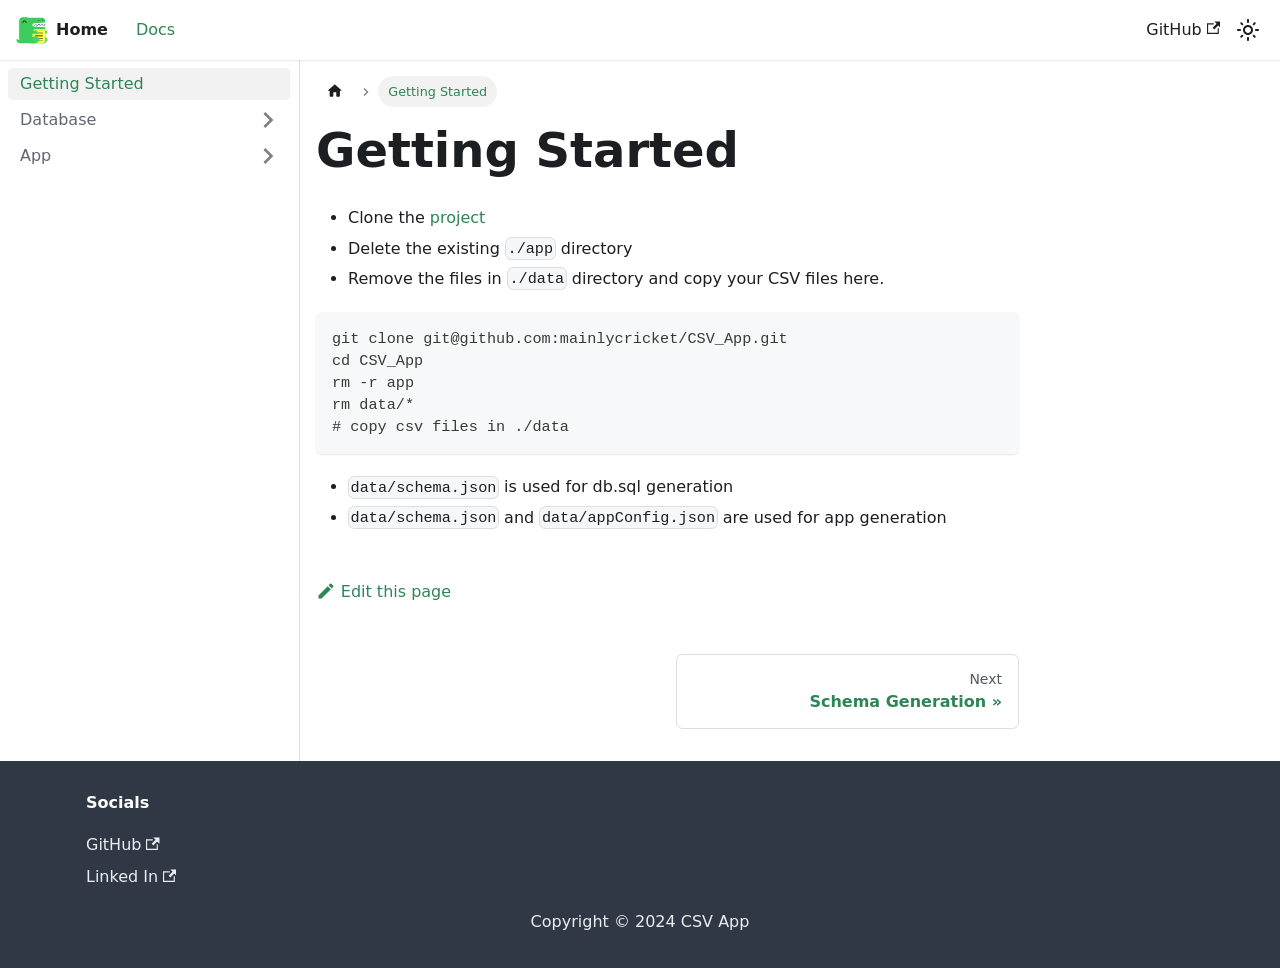
==== docs/getting-started/index.html @ 04c25fef "Deploy website - based on f52c2c1673bb91630f341634940a998a6290db3c" ====
<!doctype html>
<html lang="en" dir="ltr" class="docs-wrapper plugin-docs plugin-id-default docs-version-current docs-doc-page docs-doc-id-getting-started" data-has-hydrated="false">
<head>
<meta charset="UTF-8">
<meta name="generator" content="Docusaurus v3.5.2">
<title data-rh="true">Getting Started | CSV App</title><meta data-rh="true" name="viewport" content="width=device-width,initial-scale=1"><meta data-rh="true" name="twitter:card" content="summary_large_image"><meta data-rh="true" property="og:image" content="https://your-docusaurus-site.example.com/img/docusaurus-social-card.jpg"><meta data-rh="true" name="twitter:image" content="https://your-docusaurus-site.example.com/img/docusaurus-social-card.jpg"><meta data-rh="true" property="og:url" content="https://your-docusaurus-site.example.com/docs/getting-started"><meta data-rh="true" property="og:locale" content="en"><meta data-rh="true" name="docusaurus_locale" content="en"><meta data-rh="true" name="docsearch:language" content="en"><meta data-rh="true" name="docusaurus_version" content="current"><meta data-rh="true" name="docusaurus_tag" content="docs-default-current"><meta data-rh="true" name="docsearch:version" content="current"><meta data-rh="true" name="docsearch:docusaurus_tag" content="docs-default-current"><meta data-rh="true" property="og:title" content="Getting Started | CSV App"><meta data-rh="true" name="description" content="- Clone the project"><meta data-rh="true" property="og:description" content="- Clone the project"><link data-rh="true" rel="icon" href="/img/favicon.ico"><link data-rh="true" rel="canonical" href="https://your-docusaurus-site.example.com/docs/getting-started"><link data-rh="true" rel="alternate" href="https://your-docusaurus-site.example.com/docs/getting-started" hreflang="en"><link data-rh="true" rel="alternate" href="https://your-docusaurus-site.example.com/docs/getting-started" hreflang="x-default"><link rel="stylesheet" href="/assets/css/styles.91f3ca91.css">
<script src="/assets/js/runtime~main.263c601c.js" defer="defer"></script>
<script src="/assets/js/main.055524fd.js" defer="defer"></script>
</head>
<body class="navigation-with-keyboard">
<script>!function(){function t(t){document.documentElement.setAttribute("data-theme",t)}var e=function(){try{return new URLSearchParams(window.location.search).get("docusaurus-theme")}catch(t){}}()||function(){try{return window.localStorage.getItem("theme")}catch(t){}}();t(null!==e?e:"light")}(),function(){try{const n=new URLSearchParams(window.location.search).entries();for(var[t,e]of n)if(t.startsWith("docusaurus-data-")){var a=t.replace("docusaurus-data-","data-");document.documentElement.setAttribute(a,e)}}catch(t){}}()</script><div id="__docusaurus"><div role="region" aria-label="Skip to main content"><a class="skipToContent_fXgn" href="#__docusaurus_skipToContent_fallback">Skip to main content</a></div><nav aria-label="Main" class="navbar navbar--fixed-top"><div class="navbar__inner"><div class="navbar__items"><button aria-label="Toggle navigation bar" aria-expanded="false" class="navbar__toggle clean-btn" type="button"><svg width="30" height="30" viewBox="0 0 30 30" aria-hidden="true"><path stroke="currentColor" stroke-linecap="round" stroke-miterlimit="10" stroke-width="2" d="M4 7h22M4 15h22M4 23h22"></path></svg></button><a class="navbar__brand" href="/"><div class="navbar__logo"><img src="/img/logo.svg" alt="Logo" class="themedComponent_mlkZ themedComponent--light_NVdE"><img src="/img/logo.svg" alt="Logo" class="themedComponent_mlkZ themedComponent--dark_xIcU"></div><b class="navbar__title text--truncate">Home</b></a><a aria-current="page" class="navbar__item navbar__link navbar__link--active" href="/docs/getting-started">Docs</a></div><div class="navbar__items navbar__items--right"><a href="https://github.com/mainlycricket/CSV_App" target="_blank" rel="noopener noreferrer" class="navbar__item navbar__link">GitHub<svg width="13.5" height="13.5" aria-hidden="true" viewBox="0 0 24 24" class="iconExternalLink_nPIU"><path fill="currentColor" d="M21 13v10h-21v-19h12v2h-10v15h17v-8h2zm3-12h-10.988l4.035 4-6.977 7.07 2.828 2.828 6.977-7.07 4.125 4.172v-11z"></path></svg></a><div class="toggle_vylO colorModeToggle_DEke"><button class="clean-btn toggleButton_gllP toggleButtonDisabled_aARS" type="button" disabled="" title="Switch between dark and light mode (currently light mode)" aria-label="Switch between dark and light mode (currently light mode)" aria-live="polite"><svg viewBox="0 0 24 24" width="24" height="24" class="lightToggleIcon_pyhR"><path fill="currentColor" d="M12,9c1.65,0,3,1.35,3,3s-1.35,3-3,3s-3-1.35-3-3S10.35,9,12,9 M12,7c-2.76,0-5,2.24-5,5s2.24,5,5,5s5-2.24,5-5 S14.76,7,12,7L12,7z M2,13l2,0c0.55,0,1-0.45,1-1s-0.45-1-1-1l-2,0c-0.55,0-1,0.45-1,1S1.45,13,2,13z M20,13l2,0c0.55,0,1-0.45,1-1 s-0.45-1-1-1l-2,0c-0.55,0-1,0.45-1,1S19.45,13,20,13z M11,2v2c0,0.55,0.45,1,1,1s1-0.45,1-1V2c0-0.55-0.45-1-1-1S11,1.45,11,2z M11,20v2c0,0.55,0.45,1,1,1s1-0.45,1-1v-2c0-0.55-0.45-1-1-1C11.45,19,11,19.45,11,20z M5.99,4.58c-0.39-0.39-1.03-0.39-1.41,0 c-0.39,0.39-0.39,1.03,0,1.41l1.06,1.06c0.39,0.39,1.03,0.39,1.41,0s0.39-1.03,0-1.41L5.99,4.58z M18.36,16.95 c-0.39-0.39-1.03-0.39-1.41,0c-0.39,0.39-0.39,1.03,0,1.41l1.06,1.06c0.39,0.39,1.03,0.39,1.41,0c0.39-0.39,0.39-1.03,0-1.41 L18.36,16.95z M19.42,5.99c0.39-0.39,0.39-1.03,0-1.41c-0.39-0.39-1.03-0.39-1.41,0l-1.06,1.06c-0.39,0.39-0.39,1.03,0,1.41 s1.03,0.39,1.41,0L19.42,5.99z M7.05,18.36c0.39-0.39,0.39-1.03,0-1.41c-0.39-0.39-1.03-0.39-1.41,0l-1.06,1.06 c-0.39,0.39-0.39,1.03,0,1.41s1.03,0.39,1.41,0L7.05,18.36z"></path></svg><svg viewBox="0 0 24 24" width="24" height="24" class="darkToggleIcon_wfgR"><path fill="currentColor" d="M9.37,5.51C9.19,6.15,9.1,6.82,9.1,7.5c0,4.08,3.32,7.4,7.4,7.4c0.68,0,1.35-0.09,1.99-0.27C17.45,17.19,14.93,19,12,19 c-3.86,0-7-3.14-7-7C5,9.07,6.81,6.55,9.37,5.51z M12,3c-4.97,0-9,4.03-9,9s4.03,9,9,9s9-4.03,9-9c0-0.46-0.04-0.92-0.1-1.36 c-0.98,1.37-2.58,2.26-4.4,2.26c-2.98,0-5.4-2.42-5.4-5.4c0-1.81,0.89-3.42,2.26-4.4C12.92,3.04,12.46,3,12,3L12,3z"></path></svg></button></div><div class="navbarSearchContainer_Bca1"></div></div></div><div role="presentation" class="navbar-sidebar__backdrop"></div></nav><div id="__docusaurus_skipToContent_fallback" class="main-wrapper mainWrapper_z2l0"><div class="docsWrapper_hBAB"><button aria-label="Scroll back to top" class="clean-btn theme-back-to-top-button backToTopButton_sjWU" type="button"></button><div class="docRoot_UBD9"><aside class="theme-doc-sidebar-container docSidebarContainer_YfHR"><div class="sidebarViewport_aRkj"><div class="sidebar_njMd"><nav aria-label="Docs sidebar" class="menu thin-scrollbar menu_SIkG"><ul class="theme-doc-sidebar-menu menu__list"><li class="theme-doc-sidebar-item-link theme-doc-sidebar-item-link-level-1 menu__list-item"><a class="menu__link menu__link--active" aria-current="page" href="/docs/getting-started">Getting Started</a></li><li class="theme-doc-sidebar-item-category theme-doc-sidebar-item-category-level-1 menu__list-item menu__list-item--collapsed"><div class="menu__list-item-collapsible"><a class="menu__link menu__link--sublist menu__link--sublist-caret" role="button" aria-expanded="false" href="/docs/db/schema-generation">Database</a></div></li><li class="theme-doc-sidebar-item-category theme-doc-sidebar-item-category-level-1 menu__list-item menu__list-item--collapsed"><div class="menu__list-item-collapsible"><a class="menu__link menu__link--sublist menu__link--sublist-caret" role="button" aria-expanded="false" href="/docs/app/intro">App</a></div></li></ul></nav></div></div></aside><main class="docMainContainer_TBSr"><div class="container padding-top--md padding-bottom--lg"><div class="row"><div class="col docItemCol_VOVn"><div class="docItemContainer_Djhp"><article><nav class="theme-doc-breadcrumbs breadcrumbsContainer_Z_bl" aria-label="Breadcrumbs"><ul class="breadcrumbs" itemscope="" itemtype="https://schema.org/BreadcrumbList"><li class="breadcrumbs__item"><a aria-label="Home page" class="breadcrumbs__link" href="/"><svg viewBox="0 0 24 24" class="breadcrumbHomeIcon_YNFT"><path d="M10 19v-5h4v5c0 .55.45 1 1 1h3c.55 0 1-.45 1-1v-7h1.7c.46 0 .68-.57.33-.87L12.67 3.6c-.38-.34-.96-.34-1.34 0l-8.36 7.53c-.34.3-.13.87.33.87H5v7c0 .55.45 1 1 1h3c.55 0 1-.45 1-1z" fill="currentColor"></path></svg></a></li><li itemscope="" itemprop="itemListElement" itemtype="https://schema.org/ListItem" class="breadcrumbs__item breadcrumbs__item--active"><span class="breadcrumbs__link" itemprop="name">Getting Started</span><meta itemprop="position" content="1"></li></ul></nav><div class="theme-doc-markdown markdown"><header><h1>Getting Started</h1></header><ul>
<li>Clone the <a href="https://github.com/mainlycricket/CSV_App" target="_blank" rel="noopener noreferrer">project</a></li>
<li>Delete the existing <code>./app</code> directory</li>
<li>Remove the files in <code>./data</code> directory and copy your CSV files here.</li>
</ul>
<div class="language-bash codeBlockContainer_Ckt0 theme-code-block" style="--prism-color:#393A34;--prism-background-color:#f6f8fa"><div class="codeBlockContent_biex"><pre tabindex="0" class="prism-code language-bash codeBlock_bY9V thin-scrollbar" style="color:#393A34;background-color:#f6f8fa"><code class="codeBlockLines_e6Vv"><span class="token-line" style="color:#393A34"><span class="token plain">git clone git@github.com:mainlycricket/CSV_App.git</span><br></span><span class="token-line" style="color:#393A34"><span class="token plain">cd CSV_App</span><br></span><span class="token-line" style="color:#393A34"><span class="token plain">rm -r app</span><br></span><span class="token-line" style="color:#393A34"><span class="token plain">rm data/*</span><br></span><span class="token-line" style="color:#393A34"><span class="token plain"># copy csv files in ./data</span><br></span></code></pre><div class="buttonGroup__atx"><button type="button" aria-label="Copy code to clipboard" title="Copy" class="clean-btn"><span class="copyButtonIcons_eSgA" aria-hidden="true"><svg viewBox="0 0 24 24" class="copyButtonIcon_y97N"><path fill="currentColor" d="M19,21H8V7H19M19,5H8A2,2 0 0,0 6,7V21A2,2 0 0,0 8,23H19A2,2 0 0,0 21,21V7A2,2 0 0,0 19,5M16,1H4A2,2 0 0,0 2,3V17H4V3H16V1Z"></path></svg><svg viewBox="0 0 24 24" class="copyButtonSuccessIcon_LjdS"><path fill="currentColor" d="M21,7L9,19L3.5,13.5L4.91,12.09L9,16.17L19.59,5.59L21,7Z"></path></svg></span></button></div></div></div>
<ul>
<li><code>data/schema.json</code> is used for db.sql generation</li>
<li><code>data/schema.json</code> and <code>data/appConfig.json</code> are used for app generation</li>
</ul></div><footer class="theme-doc-footer docusaurus-mt-lg"><div class="row margin-top--sm theme-doc-footer-edit-meta-row"><div class="col"><a href="https://github.com/mainlycricket/CSV_App_Docs/docs/docs/getting-started.md" target="_blank" rel="noopener noreferrer" class="theme-edit-this-page"><svg fill="currentColor" height="20" width="20" viewBox="0 0 40 40" class="iconEdit_Z9Sw" aria-hidden="true"><g><path d="m34.5 11.7l-3 3.1-6.3-6.3 3.1-3q0.5-0.5 1.2-0.5t1.1 0.5l3.9 3.9q0.5 0.4 0.5 1.1t-0.5 1.2z m-29.5 17.1l18.4-18.5 6.3 6.3-18.4 18.4h-6.3v-6.2z"></path></g></svg>Edit this page</a></div><div class="col lastUpdated_JAkA"></div></div></footer></article><nav class="pagination-nav docusaurus-mt-lg" aria-label="Docs pages"><a class="pagination-nav__link pagination-nav__link--next" href="/docs/db/schema-generation"><div class="pagination-nav__sublabel">Next</div><div class="pagination-nav__label">Schema Generation</div></a></nav></div></div></div></div></main></div></div></div><footer class="footer footer--dark"><div class="container container-fluid"><div class="row footer__links"><div class="col footer__col"><div class="footer__title">Socials</div><ul class="footer__items clean-list"><li class="footer__item"><a href="https://github.com/mainlycricket" target="_blank" rel="noopener noreferrer" class="footer__link-item">GitHub<svg width="13.5" height="13.5" aria-hidden="true" viewBox="0 0 24 24" class="iconExternalLink_nPIU"><path fill="currentColor" d="M21 13v10h-21v-19h12v2h-10v15h17v-8h2zm3-12h-10.988l4.035 4-6.977 7.07 2.828 2.828 6.977-7.07 4.125 4.172v-11z"></path></svg></a></li><li class="footer__item"><a href="https://linkedin.com/in/mainlycricket" target="_blank" rel="noopener noreferrer" class="footer__link-item">Linked In<svg width="13.5" height="13.5" aria-hidden="true" viewBox="0 0 24 24" class="iconExternalLink_nPIU"><path fill="currentColor" d="M21 13v10h-21v-19h12v2h-10v15h17v-8h2zm3-12h-10.988l4.035 4-6.977 7.07 2.828 2.828 6.977-7.07 4.125 4.172v-11z"></path></svg></a></li></ul></div></div><div class="footer__bottom text--center"><div class="footer__copyright">Copyright © 2024 CSV App</div></div></div></footer></div>
</body>
</html>
---- assets/css/styles.91f3ca91.css ----
.col,.container{padding:0 var(--ifm-spacing-horizontal);width:100%}.markdown>h2,.markdown>h3,.markdown>h4,.markdown>h5,.markdown>h6{margin-bottom:calc(var(--ifm-heading-vertical-rhythm-bottom)*var(--ifm-leading))}.markdown li,body{word-wrap:break-word}body,ol ol,ol ul,ul ol,ul ul{margin:0}pre,table{overflow:auto}blockquote,pre{margin:0 0 var(--ifm-spacing-vertical)}.breadcrumbs__link,.button{transition-timing-function:var(--ifm-transition-timing-default)}.button,code{vertical-align:middle}.button--outline.button--active,.button--outline:active,.button--outline:hover,:root{--ifm-button-color:var(--ifm-font-color-base-inverse)}.menu__link:hover,a{transition:color var(--ifm-transition-fast) var(--ifm-transition-timing-default)}.navbar--dark,:root{--ifm-navbar-link-hover-color:var(--ifm-color-primary)}.menu,.navbar-sidebar{overflow-x:hidden}:root,html[data-theme=dark]{--ifm-color-emphasis-500:var(--ifm-color-gray-500)}.toggleButton_gllP,html{-webkit-tap-highlight-color:transparent}.clean-list,.containsTaskList_mC6p,.details_lb9f>summary,.dropdown__menu,.menu__list{list-style:none}:root{--ifm-color-scheme:light;--ifm-dark-value:10%;--ifm-darker-value:15%;--ifm-darkest-value:30%;--ifm-light-value:15%;--ifm-lighter-value:30%;--ifm-lightest-value:50%;--ifm-contrast-background-value:90%;--ifm-contrast-foreground-value:70%;--ifm-contrast-background-dark-value:70%;--ifm-contrast-foreground-dark-value:90%;--ifm-color-primary:#3578e5;--ifm-color-secondary:#ebedf0;--ifm-color-success:#00a400;--ifm-color-info:#54c7ec;--ifm-color-warning:#ffba00;--ifm-color-danger:#fa383e;--ifm-color-primary-dark:#306cce;--ifm-color-primary-darker:#2d66c3;--ifm-color-primary-darkest:#2554a0;--ifm-color-primary-light:#538ce9;--ifm-color-primary-lighter:#72a1ed;--ifm-color-primary-lightest:#9abcf2;--ifm-color-primary-contrast-background:#ebf2fc;--ifm-color-primary-contrast-foreground:#102445;--ifm-color-secondary-dark:#d4d5d8;--ifm-color-secondary-darker:#c8c9cc;--ifm-color-secondary-darkest:#a4a6a8;--ifm-color-secondary-light:#eef0f2;--ifm-color-secondary-lighter:#f1f2f5;--ifm-color-secondary-lightest:#f5f6f8;--ifm-color-secondary-contrast-background:#fdfdfe;--ifm-color-secondary-contrast-foreground:#474748;--ifm-color-success-dark:#009400;--ifm-color-success-darker:#008b00;--ifm-color-success-darkest:#007300;--ifm-color-success-light:#26b226;--ifm-color-success-lighter:#4dbf4d;--ifm-color-success-lightest:#80d280;--ifm-color-success-contrast-background:#e6f6e6;--ifm-color-success-contrast-foreground:#003100;--ifm-color-info-dark:#4cb3d4;--ifm-color-info-darker:#47a9c9;--ifm-color-info-darkest:#3b8ba5;--ifm-color-info-light:#6ecfef;--ifm-color-info-lighter:#87d8f2;--ifm-color-info-lightest:#aae3f6;--ifm-color-info-contrast-background:#eef9fd;--ifm-color-info-contrast-foreground:#193c47;--ifm-color-warning-dark:#e6a700;--ifm-color-warning-darker:#d99e00;--ifm-color-warning-darkest:#b38200;--ifm-color-warning-light:#ffc426;--ifm-color-warning-lighter:#ffcf4d;--ifm-color-warning-lightest:#ffdd80;--ifm-color-warning-contrast-background:#fff8e6;--ifm-color-warning-contrast-foreground:#4d3800;--ifm-color-danger-dark:#e13238;--ifm-color-danger-darker:#d53035;--ifm-color-danger-darkest:#af272b;--ifm-color-danger-light:#fb565b;--ifm-color-danger-lighter:#fb7478;--ifm-color-danger-lightest:#fd9c9f;--ifm-color-danger-contrast-background:#ffebec;--ifm-color-danger-contrast-foreground:#4b1113;--ifm-color-white:#fff;--ifm-color-black:#000;--ifm-color-gray-0:var(--ifm-color-white);--ifm-color-gray-100:#f5f6f7;--ifm-color-gray-200:#ebedf0;--ifm-color-gray-300:#dadde1;--ifm-color-gray-400:#ccd0d5;--ifm-color-gray-500:#bec3c9;--ifm-color-gray-600:#8d949e;--ifm-color-gray-700:#606770;--ifm-color-gray-800:#444950;--ifm-color-gray-900:#1c1e21;--ifm-color-gray-1000:var(--ifm-color-black);--ifm-color-emphasis-0:var(--ifm-color-gray-0);--ifm-color-emphasis-100:var(--ifm-color-gray-100);--ifm-color-emphasis-200:var(--ifm-color-gray-200);--ifm-color-emphasis-300:var(--ifm-color-gray-300);--ifm-color-emphasis-400:var(--ifm-color-gray-400);--ifm-color-emphasis-600:var(--ifm-color-gray-600);--ifm-color-emphasis-700:var(--ifm-color-gray-700);--ifm-color-emphasis-800:var(--ifm-color-gray-800);--ifm-color-emphasis-900:var(--ifm-color-gray-900);--ifm-color-emphasis-1000:var(--ifm-color-gray-1000);--ifm-color-content:var(--ifm-color-emphasis-900);--ifm-color-content-inverse:var(--ifm-color-emphasis-0);--ifm-color-content-secondary:#525860;--ifm-background-color:#0000;--ifm-background-surface-color:var(--ifm-color-content-inverse);--ifm-global-border-width:1px;--ifm-global-radius:0.4rem;--ifm-hover-overlay:#0000000d;--ifm-font-color-base:var(--ifm-color-content);--ifm-font-color-base-inverse:var(--ifm-color-content-inverse);--ifm-font-color-secondary:var(--ifm-color-content-secondary);--ifm-font-family-base:system-ui,-apple-system,Segoe UI,Roboto,Ubuntu,Cantarell,Noto Sans,sans-serif,BlinkMacSystemFont,"Segoe UI",Helvetica,Arial,sans-serif,"Apple Color Emoji","Segoe UI Emoji","Segoe UI Symbol";--ifm-font-family-monospace:SFMono-Regular,Menlo,Monaco,Consolas,"Liberation Mono","Courier New",monospace;--ifm-font-size-base:100%;--ifm-font-weight-light:300;--ifm-font-weight-normal:400;--ifm-font-weight-semibold:500;--ifm-font-weight-bold:700;--ifm-font-weight-base:var(--ifm-font-weight-normal);--ifm-line-height-base:1.65;--ifm-global-spacing:1rem;--ifm-spacing-vertical:var(--ifm-global-spacing);--ifm-spacing-horizontal:var(--ifm-global-spacing);--ifm-transition-fast:200ms;--ifm-transition-slow:400ms;--ifm-transition-timing-default:cubic-bezier(0.08,0.52,0.52,1);--ifm-global-shadow-lw:0 1px 2px 0 #0000001a;--ifm-global-shadow-md:0 5px 40px #0003;--ifm-global-shadow-tl:0 12px 28px 0 #0003,0 2px 4px 0 #0000001a;--ifm-z-index-dropdown:100;--ifm-z-index-fixed:200;--ifm-z-index-overlay:400;--ifm-container-width:1140px;--ifm-container-width-xl:1320px;--ifm-code-background:#f6f7f8;--ifm-code-border-radius:var(--ifm-global-radius);--ifm-code-font-size:90%;--ifm-code-padding-horizontal:0.1rem;--ifm-code-padding-vertical:0.1rem;--ifm-pre-background:var(--ifm-code-background);--ifm-pre-border-radius:var(--ifm-code-border-radius);--ifm-pre-color:inherit;--ifm-pre-line-height:1.45;--ifm-pre-padding:1rem;--ifm-heading-color:inherit;--ifm-heading-margin-top:0;--ifm-heading-margin-bottom:var(--ifm-spacing-vertical);--ifm-heading-font-family:var(--ifm-font-family-base);--ifm-heading-font-weight:var(--ifm-font-weight-bold);--ifm-heading-line-height:1.25;--ifm-h1-font-size:2rem;--ifm-h2-font-size:1.5rem;--ifm-h3-font-size:1.25rem;--ifm-h4-font-size:1rem;--ifm-h5-font-size:0.875rem;--ifm-h6-font-size:0.85rem;--ifm-image-alignment-padding:1.25rem;--ifm-leading-desktop:1.25;--ifm-leading:calc(var(--ifm-leading-desktop)*1rem);--ifm-list-left-padding:2rem;--ifm-list-margin:1rem;--ifm-list-item-margin:0.25rem;--ifm-list-paragraph-margin:1rem;--ifm-table-cell-padding:0.75rem;--ifm-table-background:#0000;--ifm-table-stripe-background:#00000008;--ifm-table-border-width:1px;--ifm-table-border-color:var(--ifm-color-emphasis-300);--ifm-table-head-background:inherit;--ifm-table-head-color:inherit;--ifm-table-head-font-weight:var(--ifm-font-weight-bold);--ifm-table-cell-color:inherit;--ifm-link-color:var(--ifm-color-primary);--ifm-link-decoration:none;--ifm-link-hover-color:var(--ifm-link-color);--ifm-link-hover-decoration:underline;--ifm-paragraph-margin-bottom:var(--ifm-leading);--ifm-blockquote-font-size:var(--ifm-font-size-base);--ifm-blockquote-border-left-width:2px;--ifm-blockquote-padding-horizontal:var(--ifm-spacing-horizontal);--ifm-blockquote-padding-vertical:0;--ifm-blockquote-shadow:none;--ifm-blockquote-color:var(--ifm-color-emphasis-800);--ifm-blockquote-border-color:var(--ifm-color-emphasis-300);--ifm-hr-background-color:var(--ifm-color-emphasis-500);--ifm-hr-height:1px;--ifm-hr-margin-vertical:1.5rem;--ifm-scrollbar-size:7px;--ifm-scrollbar-track-background-color:#f1f1f1;--ifm-scrollbar-thumb-background-color:silver;--ifm-scrollbar-thumb-hover-background-color:#a7a7a7;--ifm-alert-background-color:inherit;--ifm-alert-border-color:inherit;--ifm-alert-border-radius:var(--ifm-global-radius);--ifm-alert-border-width:0px;--ifm-alert-border-left-width:5px;--ifm-alert-color:var(--ifm-font-color-base);--ifm-alert-padding-horizontal:var(--ifm-spacing-horizontal);--ifm-alert-padding-vertical:var(--ifm-spacing-vertical);--ifm-alert-shadow:var(--ifm-global-shadow-lw);--ifm-avatar-intro-margin:1rem;--ifm-avatar-intro-alignment:inherit;--ifm-avatar-photo-size:3rem;--ifm-badge-background-color:inherit;--ifm-badge-border-color:inherit;--ifm-badge-border-radius:var(--ifm-global-radius);--ifm-badge-border-width:var(--ifm-global-border-width);--ifm-badge-color:var(--ifm-color-white);--ifm-badge-padding-horizontal:calc(var(--ifm-spacing-horizontal)*0.5);--ifm-badge-padding-vertical:calc(var(--ifm-spacing-vertical)*0.25);--ifm-breadcrumb-border-radius:1.5rem;--ifm-breadcrumb-spacing:0.5rem;--ifm-breadcrumb-color-active:var(--ifm-color-primary);--ifm-breadcrumb-item-background-active:var(--ifm-hover-overlay);--ifm-breadcrumb-padding-horizontal:0.8rem;--ifm-breadcrumb-padding-vertical:0.4rem;--ifm-breadcrumb-size-multiplier:1;--ifm-breadcrumb-separator:url('data:image/svg+xml;utf8,<svg xmlns="http://www.w3.org/2000/svg" x="0px" y="0px" viewBox="0 0 256 256"><g><g><polygon points="79.093,0 48.907,30.187 146.72,128 48.907,225.813 79.093,256 207.093,128"/></g></g><g></g><g></g><g></g><g></g><g></g><g></g><g></g><g></g><g></g><g></g><g></g><g></g><g></g><g></g><g></g></svg>');--ifm-breadcrumb-separator-filter:none;--ifm-breadcrumb-separator-size:0.5rem;--ifm-breadcrumb-separator-size-multiplier:1.25;--ifm-button-background-color:inherit;--ifm-button-border-color:var(--ifm-button-background-color);--ifm-button-border-width:var(--ifm-global-border-width);--ifm-button-font-weight:var(--ifm-font-weight-bold);--ifm-button-padding-horizontal:1.5rem;--ifm-button-padding-vertical:0.375rem;--ifm-button-size-multiplier:1;--ifm-button-transition-duration:var(--ifm-transition-fast);--ifm-button-border-radius:calc(var(--ifm-global-radius)*var(--ifm-button-size-multiplier));--ifm-button-group-spacing:2px;--ifm-card-background-color:var(--ifm-background-surface-color);--ifm-card-border-radius:calc(var(--ifm-global-radius)*2);--ifm-card-horizontal-spacing:var(--ifm-global-spacing);--ifm-card-vertical-spacing:var(--ifm-global-spacing);--ifm-toc-border-color:var(--ifm-color-emphasis-300);--ifm-toc-link-color:var(--ifm-color-content-secondary);--ifm-toc-padding-vertical:0.5rem;--ifm-toc-padding-horizontal:0.5rem;--ifm-dropdown-background-color:var(--ifm-background-surface-color);--ifm-dropdown-font-weight:var(--ifm-font-weight-semibold);--ifm-dropdown-link-color:var(--ifm-font-color-base);--ifm-dropdown-hover-background-color:var(--ifm-hover-overlay);--ifm-footer-background-color:var(--ifm-color-emphasis-100);--ifm-footer-color:inherit;--ifm-footer-link-color:var(--ifm-color-emphasis-700);--ifm-footer-link-hover-color:var(--ifm-color-primary);--ifm-footer-link-horizontal-spacing:0.5rem;--ifm-footer-padding-horizontal:calc(var(--ifm-spacing-horizontal)*2);--ifm-footer-padding-vertical:calc(var(--ifm-spacing-vertical)*2);--ifm-footer-title-color:inherit;--ifm-footer-logo-max-width:min(30rem,90vw);--ifm-hero-background-color:var(--ifm-background-surface-color);--ifm-hero-text-color:var(--ifm-color-emphasis-800);--ifm-menu-color:var(--ifm-color-emphasis-700);--ifm-menu-color-active:var(--ifm-color-primary);--ifm-menu-color-background-active:var(--ifm-hover-overlay);--ifm-menu-color-background-hover:var(--ifm-hover-overlay);--ifm-menu-link-padding-horizontal:0.75rem;--ifm-menu-link-padding-vertical:0.375rem;--ifm-menu-link-sublist-icon:url('data:image/svg+xml;utf8,<svg xmlns="http://www.w3.org/2000/svg" width="16px" height="16px" viewBox="0 0 24 24"><path fill="rgba(0,0,0,0.5)" d="M7.41 15.41L12 10.83l4.59 4.58L18 14l-6-6-6 6z"></path></svg>');--ifm-menu-link-sublist-icon-filter:none;--ifm-navbar-background-color:var(--ifm-background-surface-color);--ifm-navbar-height:3.75rem;--ifm-navbar-item-padding-horizontal:0.75rem;--ifm-navbar-item-padding-vertical:0.25rem;--ifm-navbar-link-color:var(--ifm-font-color-base);--ifm-navbar-link-active-color:var(--ifm-link-color);--ifm-navbar-padding-horizontal:var(--ifm-spacing-horizontal);--ifm-navbar-padding-vertical:calc(var(--ifm-spacing-vertical)*0.5);--ifm-navbar-shadow:var(--ifm-global-shadow-lw);--ifm-navbar-search-input-background-color:var(--ifm-color-emphasis-200);--ifm-navbar-search-input-color:var(--ifm-color-emphasis-800);--ifm-navbar-search-input-placeholder-color:var(--ifm-color-emphasis-500);--ifm-navbar-search-input-icon:url('data:image/svg+xml;utf8,<svg fill="currentColor" xmlns="http://www.w3.org/2000/svg" viewBox="0 0 16 16" height="16px" width="16px"><path d="M6.02945,10.20327a4.17382,4.17382,0,1,1,4.17382-4.17382A4.15609,4.15609,0,0,1,6.02945,10.20327Zm9.69195,4.2199L10.8989,9.59979A5.88021,5.88021,0,0,0,12.058,6.02856,6.00467,6.00467,0,1,0,9.59979,10.8989l4.82338,4.82338a.89729.89729,0,0,0,1.29912,0,.89749.89749,0,0,0-.00087-1.29909Z" /></svg>');--ifm-navbar-sidebar-width:83vw;--ifm-pagination-border-radius:var(--ifm-global-radius);--ifm-pagination-color-active:var(--ifm-color-primary);--ifm-pagination-font-size:1rem;--ifm-pagination-item-active-background:var(--ifm-hover-overlay);--ifm-pagination-page-spacing:0.2em;--ifm-pagination-padding-horizontal:calc(var(--ifm-spacing-horizontal)*1);--ifm-pagination-padding-vertical:calc(var(--ifm-spacing-vertical)*0.25);--ifm-pagination-nav-border-radius:var(--ifm-global-radius);--ifm-pagination-nav-color-hover:var(--ifm-color-primary);--ifm-pills-color-active:var(--ifm-color-primary);--ifm-pills-color-background-active:var(--ifm-hover-overlay);--ifm-pills-spacing:0.125rem;--ifm-tabs-color:var(--ifm-font-color-secondary);--ifm-tabs-color-active:var(--ifm-color-primary);--ifm-tabs-color-active-border:var(--ifm-tabs-color-active);--ifm-tabs-padding-horizontal:1rem;--ifm-tabs-padding-vertical:1rem;--docusaurus-progress-bar-color:var(--ifm-color-primary);--ifm-color-primary:#2e8555;--ifm-color-primary-dark:#29784c;--ifm-color-primary-darker:#277148;--ifm-color-primary-darkest:#205d3b;--ifm-color-primary-light:#33925d;--ifm-color-primary-lighter:#359962;--ifm-color-primary-lightest:#3cad6e;--ifm-code-font-size:95%;--docusaurus-highlighted-code-line-bg:#0000001a;--docusaurus-tag-list-border:var(--ifm-color-emphasis-300);--docusaurus-announcement-bar-height:auto;--docusaurus-collapse-button-bg:#0000;--docusaurus-collapse-button-bg-hover:#0000001a;--doc-sidebar-width:300px;--doc-sidebar-hidden-width:30px}.badge--danger,.badge--info,.badge--primary,.badge--secondary,.badge--success,.badge--warning{--ifm-badge-border-color:var(--ifm-badge-background-color)}.button--link,.button--outline{--ifm-button-background-color:#0000}*{box-sizing:border-box}html{background-color:var(--ifm-background-color);color:var(--ifm-font-color-base);color-scheme:var(--ifm-color-scheme);font:var(--ifm-font-size-base)/var(--ifm-line-height-base) var(--ifm-font-family-base);-webkit-font-smoothing:antialiased;text-rendering:optimizelegibility;-webkit-text-size-adjust:100%;text-size-adjust:100%}iframe{border:0;color-scheme:auto}.container{margin:0 auto;max-width:var(--ifm-container-width)}.container--fluid{max-width:inherit}.row{display:flex;flex-wrap:wrap;margin:0 calc(var(--ifm-spacing-horizontal)*-1)}.margin-bottom--none,.margin-vert--none,.markdown>:last-child{margin-bottom:0!important}.margin-top--none,.margin-vert--none{margin-top:0!important}.row--no-gutters{margin-left:0;margin-right:0}.margin-horiz--none,.margin-right--none{margin-right:0!important}.row--no-gutters>.col{padding-left:0;padding-right:0}.row--align-top{align-items:flex-start}.row--align-bottom{align-items:flex-end}.menuExternalLink_NmtK,.row--align-center{align-items:center}.row--align-stretch{align-items:stretch}.row--align-baseline{align-items:baseline}.col{--ifm-col-width:100%;flex:1 0;margin-left:0;max-width:var(--ifm-col-width)}.padding-bottom--none,.padding-vert--none{padding-bottom:0!important}.padding-top--none,.padding-vert--none{padding-top:0!important}.padding-horiz--none,.padding-left--none{padding-left:0!important}.padding-horiz--none,.padding-right--none{padding-right:0!important}.col[class*=col--]{flex:0 0 var(--ifm-col-width)}.col--1{--ifm-col-width:8.33333%}.col--offset-1{margin-left:8.33333%}.col--2{--ifm-col-width:16.66667%}.col--offset-2{margin-left:16.66667%}.col--3{--ifm-col-width:25%}.col--offset-3{margin-left:25%}.col--4{--ifm-col-width:33.33333%}.col--offset-4{margin-left:33.33333%}.col--5{--ifm-col-width:41.66667%}.col--offset-5{margin-left:41.66667%}.col--6{--ifm-col-width:50%}.col--offset-6{margin-left:50%}.col--7{--ifm-col-width:58.33333%}.col--offset-7{margin-left:58.33333%}.col--8{--ifm-col-width:66.66667%}.col--offset-8{margin-left:66.66667%}.col--9{--ifm-col-width:75%}.col--offset-9{margin-left:75%}.col--10{--ifm-col-width:83.33333%}.col--offset-10{margin-left:83.33333%}.col--11{--ifm-col-width:91.66667%}.col--offset-11{margin-left:91.66667%}.col--12{--ifm-col-width:100%}.col--offset-12{margin-left:100%}.margin-horiz--none,.margin-left--none{margin-left:0!important}.margin--none{margin:0!important}.margin-bottom--xs,.margin-vert--xs{margin-bottom:.25rem!important}.margin-top--xs,.margin-vert--xs{margin-top:.25rem!important}.margin-horiz--xs,.margin-left--xs{margin-left:.25rem!important}.margin-horiz--xs,.margin-right--xs{margin-right:.25rem!important}.margin--xs{margin:.25rem!important}.margin-bottom--sm,.margin-vert--sm{margin-bottom:.5rem!important}.margin-top--sm,.margin-vert--sm{margin-top:.5rem!important}.margin-horiz--sm,.margin-left--sm{margin-left:.5rem!important}.margin-horiz--sm,.margin-right--sm{margin-right:.5rem!important}.margin--sm{margin:.5rem!important}.margin-bottom--md,.margin-vert--md{margin-bottom:1rem!important}.margin-top--md,.margin-vert--md{margin-top:1rem!important}.margin-horiz--md,.margin-left--md{margin-left:1rem!important}.margin-horiz--md,.margin-right--md{margin-right:1rem!important}.margin--md{margin:1rem!important}.margin-bottom--lg,.margin-vert--lg{margin-bottom:2rem!important}.margin-top--lg,.margin-vert--lg{margin-top:2rem!important}.margin-horiz--lg,.margin-left--lg{margin-left:2rem!important}.margin-horiz--lg,.margin-right--lg{margin-right:2rem!important}.margin--lg{margin:2rem!important}.margin-bottom--xl,.margin-vert--xl{margin-bottom:5rem!important}.margin-top--xl,.margin-vert--xl{margin-top:5rem!important}.margin-horiz--xl,.margin-left--xl{margin-left:5rem!important}.margin-horiz--xl,.margin-right--xl{margin-right:5rem!important}.margin--xl{margin:5rem!important}.padding--none{padding:0!important}.padding-bottom--xs,.padding-vert--xs{padding-bottom:.25rem!important}.padding-top--xs,.padding-vert--xs{padding-top:.25rem!important}.padding-horiz--xs,.padding-left--xs{padding-left:.25rem!important}.padding-horiz--xs,.padding-right--xs{padding-right:.25rem!important}.padding--xs{padding:.25rem!important}.padding-bottom--sm,.padding-vert--sm{padding-bottom:.5rem!important}.padding-top--sm,.padding-vert--sm{padding-top:.5rem!important}.padding-horiz--sm,.padding-left--sm{padding-left:.5rem!important}.padding-horiz--sm,.padding-right--sm{padding-right:.5rem!important}.padding--sm{padding:.5rem!important}.padding-bottom--md,.padding-vert--md{padding-bottom:1rem!important}.padding-top--md,.padding-vert--md{padding-top:1rem!important}.padding-horiz--md,.padding-left--md{padding-left:1rem!important}.padding-horiz--md,.padding-right--md{padding-right:1rem!important}.padding--md{padding:1rem!important}.padding-bottom--lg,.padding-vert--lg{padding-bottom:2rem!important}.padding-top--lg,.padding-vert--lg{padding-top:2rem!important}.padding-horiz--lg,.padding-left--lg{padding-left:2rem!important}.padding-horiz--lg,.padding-right--lg{padding-right:2rem!important}.padding--lg{padding:2rem!important}.padding-bottom--xl,.padding-vert--xl{padding-bottom:5rem!important}.padding-top--xl,.padding-vert--xl{padding-top:5rem!important}.padding-horiz--xl,.padding-left--xl{padding-left:5rem!important}.padding-horiz--xl,.padding-right--xl{padding-right:5rem!important}.padding--xl{padding:5rem!important}code{background-color:var(--ifm-code-background);border:.1rem solid #0000001a;border-radius:var(--ifm-code-border-radius);font-family:var(--ifm-font-family-monospace);font-size:var(--ifm-code-font-size);padding:var(--ifm-code-padding-vertical) var(--ifm-code-padding-horizontal)}a code{color:inherit}pre{background-color:var(--ifm-pre-background);border-radius:var(--ifm-pre-border-radius);color:var(--ifm-pre-color);font:var(--ifm-code-font-size)/var(--ifm-pre-line-height) var(--ifm-font-family-monospace);padding:var(--ifm-pre-padding)}pre code{background-color:initial;border:none;font-size:100%;line-height:inherit;padding:0}kbd{background-color:var(--ifm-color-emphasis-0);border:1px solid var(--ifm-color-emphasis-400);border-radius:.2rem;box-shadow:inset 0 -1px 0 var(--ifm-color-emphasis-400);color:var(--ifm-color-emphasis-800);font:80% var(--ifm-font-family-monospace);padding:.15rem .3rem}h1,h2,h3,h4,h5,h6{color:var(--ifm-heading-color);font-family:var(--ifm-heading-font-family);font-weight:var(--ifm-heading-font-weight);line-height:var(--ifm-heading-line-height);margin:var(--ifm-heading-margin-top) 0 var(--ifm-heading-margin-bottom) 0}h1{font-size:var(--ifm-h1-font-size)}h2{font-size:var(--ifm-h2-font-size)}h3{font-size:var(--ifm-h3-font-size)}h4{font-size:var(--ifm-h4-font-size)}h5{font-size:var(--ifm-h5-font-size)}h6{font-size:var(--ifm-h6-font-size)}img{max-width:100%}img[align=right]{padding-left:var(--image-alignment-padding)}img[align=left]{padding-right:var(--image-alignment-padding)}.markdown{--ifm-h1-vertical-rhythm-top:3;--ifm-h2-vertical-rhythm-top:2;--ifm-h3-vertical-rhythm-top:1.5;--ifm-heading-vertical-rhythm-top:1.25;--ifm-h1-vertical-rhythm-bottom:1.25;--ifm-heading-vertical-rhythm-bottom:1}.markdown:after,.markdown:before{content:"";display:table}.markdown:after{clear:both}.markdown h1:first-child{--ifm-h1-font-size:3rem;margin-bottom:calc(var(--ifm-h1-vertical-rhythm-bottom)*var(--ifm-leading))}.markdown>h2{--ifm-h2-font-size:2rem;margin-top:calc(var(--ifm-h2-vertical-rhythm-top)*var(--ifm-leading))}.markdown>h3{--ifm-h3-font-size:1.5rem;margin-top:calc(var(--ifm-h3-vertical-rhythm-top)*var(--ifm-leading))}.markdown>h4,.markdown>h5,.markdown>h6{margin-top:calc(var(--ifm-heading-vertical-rhythm-top)*var(--ifm-leading))}.markdown>p,.markdown>pre,.markdown>ul{margin-bottom:var(--ifm-leading)}.markdown li>p{margin-top:var(--ifm-list-paragraph-margin)}.markdown li+li{margin-top:var(--ifm-list-item-margin)}ol,ul{margin:0 0 var(--ifm-list-margin);padding-left:var(--ifm-list-left-padding)}ol ol,ul ol{list-style-type:lower-roman}ol ol ol,ol ul ol,ul ol ol,ul ul ol{list-style-type:lower-alpha}table{border-collapse:collapse;display:block;margin-bottom:var(--ifm-spacing-vertical)}table thead tr{border-bottom:2px solid var(--ifm-table-border-color)}table thead,table tr:nth-child(2n){background-color:var(--ifm-table-stripe-background)}table tr{background-color:var(--ifm-table-background);border-top:var(--ifm-table-border-width) solid var(--ifm-table-border-color)}table td,table th{border:var(--ifm-table-border-width) solid var(--ifm-table-border-color);padding:var(--ifm-table-cell-padding)}table th{background-color:var(--ifm-table-head-background);color:var(--ifm-table-head-color);font-weight:var(--ifm-table-head-font-weight)}table td{color:var(--ifm-table-cell-color)}strong{font-weight:var(--ifm-font-weight-bold)}a{color:var(--ifm-link-color);text-decoration:var(--ifm-link-decoration)}a:hover{color:var(--ifm-link-hover-color);text-decoration:var(--ifm-link-hover-decoration)}.button:hover,.text--no-decoration,.text--no-decoration:hover,a:not([href]){text-decoration:none}p{margin:0 0 var(--ifm-paragraph-margin-bottom)}blockquote{border-left:var(--ifm-blockquote-border-left-width) solid var(--ifm-blockquote-border-color);box-shadow:var(--ifm-blockquote-shadow);color:var(--ifm-blockquote-color);font-size:var(--ifm-blockquote-font-size);padding:var(--ifm-blockquote-padding-vertical) var(--ifm-blockquote-padding-horizontal)}blockquote>:first-child{margin-top:0}blockquote>:last-child{margin-bottom:0}hr{background-color:var(--ifm-hr-background-color);border:0;height:var(--ifm-hr-height);margin:var(--ifm-hr-margin-vertical) 0}.shadow--lw{box-shadow:var(--ifm-global-shadow-lw)!important}.shadow--md{box-shadow:var(--ifm-global-shadow-md)!important}.shadow--tl{box-shadow:var(--ifm-global-shadow-tl)!important}.text--primary,.wordWrapButtonEnabled_EoeP .wordWrapButtonIcon_Bwma{color:var(--ifm-color-primary)}.text--secondary{color:var(--ifm-color-secondary)}.text--success{color:var(--ifm-color-success)}.text--info{color:var(--ifm-color-info)}.text--warning{color:var(--ifm-color-warning)}.text--danger{color:var(--ifm-color-danger)}.text--center{text-align:center}.text--left{text-align:left}.text--justify{text-align:justify}.text--right{text-align:right}.text--capitalize{text-transform:capitalize}.text--lowercase{text-transform:lowercase}.admonitionHeading_Gvgb,.alert__heading,.text--uppercase{text-transform:uppercase}.text--light{font-weight:var(--ifm-font-weight-light)}.text--normal{font-weight:var(--ifm-font-weight-normal)}.text--semibold{font-weight:var(--ifm-font-weight-semibold)}.text--bold{font-weight:var(--ifm-font-weight-bold)}.text--italic{font-style:italic}.text--truncate{overflow:hidden;text-overflow:ellipsis;white-space:nowrap}.text--break{word-wrap:break-word!important;word-break:break-word!important}.clean-btn{background:none;border:none;color:inherit;cursor:pointer;font-family:inherit;padding:0}.alert,.alert .close{color:var(--ifm-alert-foreground-color)}.clean-list{padding-left:0}.alert--primary{--ifm-alert-background-color:var(--ifm-color-primary-contrast-background);--ifm-alert-background-color-highlight:#3578e526;--ifm-alert-foreground-color:var(--ifm-color-primary-contrast-foreground);--ifm-alert-border-color:var(--ifm-color-primary-dark)}.alert--secondary{--ifm-alert-background-color:var(--ifm-color-secondary-contrast-background);--ifm-alert-background-color-highlight:#ebedf026;--ifm-alert-foreground-color:var(--ifm-color-secondary-contrast-foreground);--ifm-alert-border-color:var(--ifm-color-secondary-dark)}.alert--success{--ifm-alert-background-color:var(--ifm-color-success-contrast-background);--ifm-alert-background-color-highlight:#00a40026;--ifm-alert-foreground-color:var(--ifm-color-success-contrast-foreground);--ifm-alert-border-color:var(--ifm-color-success-dark)}.alert--info{--ifm-alert-background-color:var(--ifm-color-info-contrast-background);--ifm-alert-background-color-highlight:#54c7ec26;--ifm-alert-foreground-color:var(--ifm-color-info-contrast-foreground);--ifm-alert-border-color:var(--ifm-color-info-dark)}.alert--warning{--ifm-alert-background-color:var(--ifm-color-warning-contrast-background);--ifm-alert-background-color-highlight:#ffba0026;--ifm-alert-foreground-color:var(--ifm-color-warning-contrast-foreground);--ifm-alert-border-color:var(--ifm-color-warning-dark)}.alert--danger{--ifm-alert-background-color:var(--ifm-color-danger-contrast-background);--ifm-alert-background-color-highlight:#fa383e26;--ifm-alert-foreground-color:var(--ifm-color-danger-contrast-foreground);--ifm-alert-border-color:var(--ifm-color-danger-dark)}.alert{--ifm-code-background:var(--ifm-alert-background-color-highlight);--ifm-link-color:var(--ifm-alert-foreground-color);--ifm-link-hover-color:var(--ifm-alert-foreground-color);--ifm-link-decoration:underline;--ifm-tabs-color:var(--ifm-alert-foreground-color);--ifm-tabs-color-active:var(--ifm-alert-foreground-color);--ifm-tabs-color-active-border:var(--ifm-alert-border-color);background-color:var(--ifm-alert-background-color);border:var(--ifm-alert-border-width) solid var(--ifm-alert-border-color);border-left-width:var(--ifm-alert-border-left-width);border-radius:var(--ifm-alert-border-radius);box-shadow:var(--ifm-alert-shadow);padding:var(--ifm-alert-padding-vertical) var(--ifm-alert-padding-horizontal)}.alert__heading{align-items:center;display:flex;font:700 var(--ifm-h5-font-size)/var(--ifm-heading-line-height) var(--ifm-heading-font-family);margin-bottom:.5rem}.alert__icon{display:inline-flex;margin-right:.4em}.alert__icon svg{fill:var(--ifm-alert-foreground-color);stroke:var(--ifm-alert-foreground-color);stroke-width:0}.alert .close{margin:calc(var(--ifm-alert-padding-vertical)*-1) calc(var(--ifm-alert-padding-horizontal)*-1) 0 0;opacity:.75}.alert .close:focus,.alert .close:hover{opacity:1}.alert a{text-decoration-color:var(--ifm-alert-border-color)}.alert a:hover{text-decoration-thickness:2px}.avatar{column-gap:var(--ifm-avatar-intro-margin);display:flex}.avatar__photo{border-radius:50%;display:block;height:var(--ifm-avatar-photo-size);overflow:hidden;width:var(--ifm-avatar-photo-size)}.card--full-height,.navbar__logo img,body,html{height:100%}.avatar__photo--sm{--ifm-avatar-photo-size:2rem}.avatar__photo--lg{--ifm-avatar-photo-size:4rem}.avatar__photo--xl{--ifm-avatar-photo-size:6rem}.avatar__intro{display:flex;flex:1 1;flex-direction:column;justify-content:center;text-align:var(--ifm-avatar-intro-alignment)}.badge,.breadcrumbs__item,.breadcrumbs__link,.button,.dropdown>.navbar__link:after{display:inline-block}.avatar__name{font:700 var(--ifm-h4-font-size)/var(--ifm-heading-line-height) var(--ifm-font-family-base)}.avatar__subtitle{margin-top:.25rem}.avatar--vertical{--ifm-avatar-intro-alignment:center;--ifm-avatar-intro-margin:0.5rem;align-items:center;flex-direction:column}.badge{background-color:var(--ifm-badge-background-color);border:var(--ifm-badge-border-width) solid var(--ifm-badge-border-color);border-radius:var(--ifm-badge-border-radius);color:var(--ifm-badge-color);font-size:75%;font-weight:var(--ifm-font-weight-bold);line-height:1;padding:var(--ifm-badge-padding-vertical) var(--ifm-badge-padding-horizontal)}.badge--primary{--ifm-badge-background-color:var(--ifm-color-primary)}.badge--secondary{--ifm-badge-background-color:var(--ifm-color-secondary);color:var(--ifm-color-black)}.breadcrumbs__link,.button.button--secondary.button--outline:not(.button--active):not(:hover){color:var(--ifm-font-color-base)}.badge--success{--ifm-badge-background-color:var(--ifm-color-success)}.badge--info{--ifm-badge-background-color:var(--ifm-color-info)}.badge--warning{--ifm-badge-background-color:var(--ifm-color-warning)}.badge--danger{--ifm-badge-background-color:var(--ifm-color-danger)}.breadcrumbs{margin-bottom:0;padding-left:0}.breadcrumbs__item:not(:last-child):after{background:var(--ifm-breadcrumb-separator) center;content:" ";display:inline-block;filter:var(--ifm-breadcrumb-separator-filter);height:calc(var(--ifm-breadcrumb-separator-size)*var(--ifm-breadcrumb-size-multiplier)*var(--ifm-breadcrumb-separator-size-multiplier));margin:0 var(--ifm-breadcrumb-spacing);opacity:.5;width:calc(var(--ifm-breadcrumb-separator-size)*var(--ifm-breadcrumb-size-multiplier)*var(--ifm-breadcrumb-separator-size-multiplier))}.breadcrumbs__item--active .breadcrumbs__link{background:var(--ifm-breadcrumb-item-background-active);color:var(--ifm-breadcrumb-color-active)}.breadcrumbs__link{border-radius:var(--ifm-breadcrumb-border-radius);font-size:calc(1rem*var(--ifm-breadcrumb-size-multiplier));padding:calc(var(--ifm-breadcrumb-padding-vertical)*var(--ifm-breadcrumb-size-multiplier)) calc(var(--ifm-breadcrumb-padding-horizontal)*var(--ifm-breadcrumb-size-multiplier));transition-duration:var(--ifm-transition-fast);transition-property:background,color}.breadcrumbs__link:any-link:hover,.breadcrumbs__link:link:hover,.breadcrumbs__link:visited:hover,area[href].breadcrumbs__link:hover{background:var(--ifm-breadcrumb-item-background-active);text-decoration:none}.breadcrumbs--sm{--ifm-breadcrumb-size-multiplier:0.8}.breadcrumbs--lg{--ifm-breadcrumb-size-multiplier:1.2}.button{background-color:var(--ifm-button-background-color);border:var(--ifm-button-border-width) solid var(--ifm-button-border-color);border-radius:var(--ifm-button-border-radius);cursor:pointer;font-size:calc(.875rem*var(--ifm-button-size-multiplier));font-weight:var(--ifm-button-font-weight);line-height:1.5;padding:calc(var(--ifm-button-padding-vertical)*var(--ifm-button-size-multiplier)) calc(var(--ifm-button-padding-horizontal)*var(--ifm-button-size-multiplier));text-align:center;transition-duration:var(--ifm-button-transition-duration);transition-property:color,background,border-color;-webkit-user-select:none;user-select:none;white-space:nowrap}.button,.button:hover{color:var(--ifm-button-color)}.button--outline{--ifm-button-color:var(--ifm-button-border-color)}.button--outline:hover{--ifm-button-background-color:var(--ifm-button-border-color)}.button--link{--ifm-button-border-color:#0000;color:var(--ifm-link-color);text-decoration:var(--ifm-link-decoration)}.button--link.button--active,.button--link:active,.button--link:hover{color:var(--ifm-link-hover-color);text-decoration:var(--ifm-link-hover-decoration)}.button.disabled,.button:disabled,.button[disabled]{opacity:.65;pointer-events:none}.button--sm{--ifm-button-size-multiplier:0.8}.button--lg{--ifm-button-size-multiplier:1.35}.button--block{display:block;width:100%}.button.button--secondary{color:var(--ifm-color-gray-900)}:where(.button--primary){--ifm-button-background-color:var(--ifm-color-primary);--ifm-button-border-color:var(--ifm-color-primary)}:where(.button--primary):not(.button--outline):hover{--ifm-button-background-color:var(--ifm-color-primary-dark);--ifm-button-border-color:var(--ifm-color-primary-dark)}.button--primary.button--active,.button--primary:active{--ifm-button-background-color:var(--ifm-color-primary-darker);--ifm-button-border-color:var(--ifm-color-primary-darker)}:where(.button--secondary){--ifm-button-background-color:var(--ifm-color-secondary);--ifm-button-border-color:var(--ifm-color-secondary)}:where(.button--secondary):not(.button--outline):hover{--ifm-button-background-color:var(--ifm-color-secondary-dark);--ifm-button-border-color:var(--ifm-color-secondary-dark)}.button--secondary.button--active,.button--secondary:active{--ifm-button-background-color:var(--ifm-color-secondary-darker);--ifm-button-border-color:var(--ifm-color-secondary-darker)}:where(.button--success){--ifm-button-background-color:var(--ifm-color-success);--ifm-button-border-color:var(--ifm-color-success)}:where(.button--success):not(.button--outline):hover{--ifm-button-background-color:var(--ifm-color-success-dark);--ifm-button-border-color:var(--ifm-color-success-dark)}.button--success.button--active,.button--success:active{--ifm-button-background-color:var(--ifm-color-success-darker);--ifm-button-border-color:var(--ifm-color-success-darker)}:where(.button--info){--ifm-button-background-color:var(--ifm-color-info);--ifm-button-border-color:var(--ifm-color-info)}:where(.button--info):not(.button--outline):hover{--ifm-button-background-color:var(--ifm-color-info-dark);--ifm-button-border-color:var(--ifm-color-info-dark)}.button--info.button--active,.button--info:active{--ifm-button-background-color:var(--ifm-color-info-darker);--ifm-button-border-color:var(--ifm-color-info-darker)}:where(.button--warning){--ifm-button-background-color:var(--ifm-color-warning);--ifm-button-border-color:var(--ifm-color-warning)}:where(.button--warning):not(.button--outline):hover{--ifm-button-background-color:var(--ifm-color-warning-dark);--ifm-button-border-color:var(--ifm-color-warning-dark)}.button--warning.button--active,.button--warning:active{--ifm-button-background-color:var(--ifm-color-warning-darker);--ifm-button-border-color:var(--ifm-color-warning-darker)}:where(.button--danger){--ifm-button-background-color:var(--ifm-color-danger);--ifm-button-border-color:var(--ifm-color-danger)}:where(.button--danger):not(.button--outline):hover{--ifm-button-background-color:var(--ifm-color-danger-dark);--ifm-button-border-color:var(--ifm-color-danger-dark)}.button--danger.button--active,.button--danger:active{--ifm-button-background-color:var(--ifm-color-danger-darker);--ifm-button-border-color:var(--ifm-color-danger-darker)}.button-group{display:inline-flex;gap:var(--ifm-button-group-spacing)}.button-group>.button:not(:first-child){border-bottom-left-radius:0;border-top-left-radius:0}.button-group>.button:not(:last-child){border-bottom-right-radius:0;border-top-right-radius:0}.button-group--block{display:flex;justify-content:stretch}.button-group--block>.button{flex-grow:1}.card{background-color:var(--ifm-card-background-color);border-radius:var(--ifm-card-border-radius);box-shadow:var(--ifm-global-shadow-lw);display:flex;flex-direction:column;overflow:hidden}.card__image{padding-top:var(--ifm-card-vertical-spacing)}.card__image:first-child{padding-top:0}.card__body,.card__footer,.card__header{padding:var(--ifm-card-vertical-spacing) var(--ifm-card-horizontal-spacing)}.card__body:not(:last-child),.card__footer:not(:last-child),.card__header:not(:last-child){padding-bottom:0}.card__body>:last-child,.card__footer>:last-child,.card__header>:last-child{margin-bottom:0}.card__footer{margin-top:auto}.table-of-contents{font-size:.8rem;margin-bottom:0;padding:var(--ifm-toc-padding-vertical) 0}.table-of-contents,.table-of-contents ul{list-style:none;padding-left:var(--ifm-toc-padding-horizontal)}.table-of-contents li{margin:var(--ifm-toc-padding-vertical) var(--ifm-toc-padding-horizontal)}.table-of-contents__left-border{border-left:1px solid var(--ifm-toc-border-color)}.table-of-contents__link{color:var(--ifm-toc-link-color);display:block}.table-of-contents__link--active,.table-of-contents__link--active code,.table-of-contents__link:hover,.table-of-contents__link:hover code{color:var(--ifm-color-primary);text-decoration:none}.close{color:var(--ifm-color-black);float:right;font-size:1.5rem;font-weight:var(--ifm-font-weight-bold);line-height:1;opacity:.5;padding:1rem;transition:opacity var(--ifm-transition-fast) var(--ifm-transition-timing-default)}.close:hover{opacity:.7}.close:focus,.theme-code-block-highlighted-line .codeLineNumber_Tfdd:before{opacity:.8}.dropdown{display:inline-flex;font-weight:var(--ifm-dropdown-font-weight);position:relative;vertical-align:top}.dropdown--hoverable:hover .dropdown__menu,.dropdown--show .dropdown__menu{opacity:1;pointer-events:all;transform:translateY(-1px);visibility:visible}#nprogress,.dropdown__menu,.navbar__item.dropdown .navbar__link:not([href]){pointer-events:none}.dropdown--right .dropdown__menu{left:inherit;right:0}.dropdown--nocaret .navbar__link:after{content:none!important}.dropdown__menu{background-color:var(--ifm-dropdown-background-color);border-radius:var(--ifm-global-radius);box-shadow:var(--ifm-global-shadow-md);left:0;max-height:80vh;min-width:10rem;opacity:0;overflow-y:auto;padding:.5rem;position:absolute;top:calc(100% - var(--ifm-navbar-item-padding-vertical) + .3rem);transform:translateY(-.625rem);transition-duration:var(--ifm-transition-fast);transition-property:opacity,transform,visibility;transition-timing-function:var(--ifm-transition-timing-default);visibility:hidden;z-index:var(--ifm-z-index-dropdown)}.menu__caret,.menu__link,.menu__list-item-collapsible{border-radius:.25rem;transition:background var(--ifm-transition-fast) var(--ifm-transition-timing-default)}.dropdown__link{border-radius:.25rem;color:var(--ifm-dropdown-link-color);display:block;font-size:.875rem;margin-top:.2rem;padding:.25rem .5rem;white-space:nowrap}.dropdown__link--active,.dropdown__link:hover{background-color:var(--ifm-dropdown-hover-background-color);color:var(--ifm-dropdown-link-color);text-decoration:none}.dropdown__link--active,.dropdown__link--active:hover{--ifm-dropdown-link-color:var(--ifm-link-color)}.dropdown>.navbar__link:after{border-color:currentcolor #0000;border-style:solid;border-width:.4em .4em 0;content:"";margin-left:.3em;position:relative;top:2px;transform:translateY(-50%)}.footer{background-color:var(--ifm-footer-background-color);color:var(--ifm-footer-color);padding:var(--ifm-footer-padding-vertical) var(--ifm-footer-padding-horizontal)}.footer--dark{--ifm-footer-background-color:#303846;--ifm-footer-color:var(--ifm-footer-link-color);--ifm-footer-link-color:var(--ifm-color-secondary);--ifm-footer-title-color:var(--ifm-color-white)}.footer__links{margin-bottom:1rem}.footer__link-item{color:var(--ifm-footer-link-color);line-height:2}.footer__link-item:hover{color:var(--ifm-footer-link-hover-color)}.footer__link-separator{margin:0 var(--ifm-footer-link-horizontal-spacing)}.footer__logo{margin-top:1rem;max-width:var(--ifm-footer-logo-max-width)}.footer__title{color:var(--ifm-footer-title-color);font:700 var(--ifm-h4-font-size)/var(--ifm-heading-line-height) var(--ifm-font-family-base);margin-bottom:var(--ifm-heading-margin-bottom)}.menu,.navbar__link{font-weight:var(--ifm-font-weight-semibold)}.docItemContainer_Djhp article>:first-child,.docItemContainer_Djhp header+*,.footer__item{margin-top:0}.admonitionContent_BuS1>:last-child,.collapsibleContent_i85q p:last-child,.details_lb9f>summary>p:last-child,.footer__items{margin-bottom:0}.codeBlockStandalone_MEMb,[type=checkbox]{padding:0}.hero{align-items:center;background-color:var(--ifm-hero-background-color);color:var(--ifm-hero-text-color);display:flex;padding:4rem 2rem}.hero--primary{--ifm-hero-background-color:var(--ifm-color-primary);--ifm-hero-text-color:var(--ifm-font-color-base-inverse)}.hero--dark{--ifm-hero-background-color:#303846;--ifm-hero-text-color:var(--ifm-color-white)}.hero__title{font-size:3rem}.hero__subtitle{font-size:1.5rem}.menu__list{margin:0;padding-left:0}.menu__caret,.menu__link{padding:var(--ifm-menu-link-padding-vertical) var(--ifm-menu-link-padding-horizontal)}.menu__list .menu__list{flex:0 0 100%;margin-top:.25rem;padding-left:var(--ifm-menu-link-padding-horizontal)}.menu__list-item:not(:first-child){margin-top:.25rem}.menu__list-item--collapsed .menu__list{height:0;overflow:hidden}.details_lb9f[data-collapsed=false].isBrowser_bmU9>summary:before,.details_lb9f[open]:not(.isBrowser_bmU9)>summary:before,.menu__list-item--collapsed .menu__caret:before,.menu__list-item--collapsed .menu__link--sublist:after{transform:rotate(90deg)}.menu__list-item-collapsible{display:flex;flex-wrap:wrap;position:relative}.menu__caret:hover,.menu__link:hover,.menu__list-item-collapsible--active,.menu__list-item-collapsible:hover{background:var(--ifm-menu-color-background-hover)}.menu__list-item-collapsible .menu__link--active,.menu__list-item-collapsible .menu__link:hover{background:none!important}.menu__caret,.menu__link{align-items:center;display:flex}.navbar-sidebar,.navbar-sidebar__backdrop{bottom:0;opacity:0;transition-duration:var(--ifm-transition-fast);transition-timing-function:ease-in-out;top:0;left:0;visibility:hidden}.menu__link{color:var(--ifm-menu-color);flex:1;line-height:1.25}.menu__link:hover{color:var(--ifm-menu-color);text-decoration:none}.menu__caret:before,.menu__link--sublist-caret:after{height:1.25rem;transform:rotate(180deg);transition:transform var(--ifm-transition-fast) linear;width:1.25rem;filter:var(--ifm-menu-link-sublist-icon-filter);content:""}.menu__link--sublist-caret:after{background:var(--ifm-menu-link-sublist-icon) 50%/2rem 2rem;margin-left:auto;min-width:1.25rem}.menu__link--active,.menu__link--active:hover{color:var(--ifm-menu-color-active)}.navbar__brand,.navbar__link{color:var(--ifm-navbar-link-color)}.menu__link--active:not(.menu__link--sublist){background-color:var(--ifm-menu-color-background-active)}.menu__caret:before{background:var(--ifm-menu-link-sublist-icon) 50%/2rem 2rem}.navbar--dark,html[data-theme=dark]{--ifm-menu-link-sublist-icon-filter:invert(100%) sepia(94%) saturate(17%) hue-rotate(223deg) brightness(104%) contrast(98%)}.navbar{background-color:var(--ifm-navbar-background-color);box-shadow:var(--ifm-navbar-shadow);height:var(--ifm-navbar-height);padding:var(--ifm-navbar-padding-vertical) var(--ifm-navbar-padding-horizontal)}.navbar,.navbar>.container,.navbar>.container-fluid{display:flex}.navbar--fixed-top{position:sticky;top:0;z-index:var(--ifm-z-index-fixed)}.navbar__inner{display:flex;flex-wrap:wrap;justify-content:space-between;width:100%}.navbar__brand{align-items:center;display:flex;margin-right:1rem;min-width:0}.navbar__brand:hover{color:var(--ifm-navbar-link-hover-color);text-decoration:none}.announcementBarContent_xLdY,.navbar__title{flex:1 1 auto}.navbar__toggle{display:none;margin-right:.5rem}.navbar__logo{flex:0 0 auto;height:2rem;margin-right:.5rem}.navbar__items{align-items:center;display:flex;flex:1;min-width:0}.navbar__items--center{flex:0 0 auto}.navbar__items--center .navbar__brand{margin:0}.navbar__items--center+.navbar__items--right{flex:1}.navbar__items--right{flex:0 0 auto;justify-content:flex-end}.navbar__items--right>:last-child{padding-right:0}.navbar__item{display:inline-block;padding:var(--ifm-navbar-item-padding-vertical) var(--ifm-navbar-item-padding-horizontal)}.navbar__link--active,.navbar__link:hover{color:var(--ifm-navbar-link-hover-color);text-decoration:none}.navbar--dark,.navbar--primary{--ifm-menu-color:var(--ifm-color-gray-300);--ifm-navbar-link-color:var(--ifm-color-gray-100);--ifm-navbar-search-input-background-color:#ffffff1a;--ifm-navbar-search-input-placeholder-color:#ffffff80;color:var(--ifm-color-white)}.navbar--dark{--ifm-navbar-background-color:#242526;--ifm-menu-color-background-active:#ffffff0d;--ifm-navbar-search-input-color:var(--ifm-color-white)}.navbar--primary{--ifm-navbar-background-color:var(--ifm-color-primary);--ifm-navbar-link-hover-color:var(--ifm-color-white);--ifm-menu-color-active:var(--ifm-color-white);--ifm-navbar-search-input-color:var(--ifm-color-emphasis-500)}.navbar__search-input{appearance:none;background:var(--ifm-navbar-search-input-background-color) var(--ifm-navbar-search-input-icon) no-repeat .75rem center/1rem 1rem;border:none;border-radius:2rem;color:var(--ifm-navbar-search-input-color);cursor:text;display:inline-block;font-size:1rem;height:2rem;padding:0 .5rem 0 2.25rem;width:12.5rem}.navbar__search-input::placeholder{color:var(--ifm-navbar-search-input-placeholder-color)}.navbar-sidebar{background-color:var(--ifm-navbar-background-color);box-shadow:var(--ifm-global-shadow-md);position:fixed;transform:translate3d(-100%,0,0);transition-property:opacity,visibility,transform;width:var(--ifm-navbar-sidebar-width)}.navbar-sidebar--show .navbar-sidebar,.navbar-sidebar__items{transform:translateZ(0)}.navbar-sidebar--show .navbar-sidebar,.navbar-sidebar--show .navbar-sidebar__backdrop{opacity:1;visibility:visible}.navbar-sidebar__backdrop{background-color:#0009;position:fixed;right:0;transition-property:opacity,visibility}.navbar-sidebar__brand{align-items:center;box-shadow:var(--ifm-navbar-shadow);display:flex;flex:1;height:var(--ifm-navbar-height);padding:var(--ifm-navbar-padding-vertical) var(--ifm-navbar-padding-horizontal)}.navbar-sidebar__items{display:flex;height:calc(100% - var(--ifm-navbar-height));transition:transform var(--ifm-transition-fast) ease-in-out}.navbar-sidebar__items--show-secondary{transform:translate3d(calc((var(--ifm-navbar-sidebar-width))*-1),0,0)}.navbar-sidebar__item{flex-shrink:0;padding:.5rem;width:calc(var(--ifm-navbar-sidebar-width))}.navbar-sidebar__back{background:var(--ifm-menu-color-background-active);font-size:15px;font-weight:var(--ifm-button-font-weight);margin:0 0 .2rem -.5rem;padding:.6rem 1.5rem;position:relative;text-align:left;top:-.5rem;width:calc(100% + 1rem)}.navbar-sidebar__close{display:flex;margin-left:auto}.pagination{column-gap:var(--ifm-pagination-page-spacing);display:flex;font-size:var(--ifm-pagination-font-size);padding-left:0}.pagination--sm{--ifm-pagination-font-size:0.8rem;--ifm-pagination-padding-horizontal:0.8rem;--ifm-pagination-padding-vertical:0.2rem}.pagination--lg{--ifm-pagination-font-size:1.2rem;--ifm-pagination-padding-horizontal:1.2rem;--ifm-pagination-padding-vertical:0.3rem}.pagination__item{display:inline-flex}.pagination__item>span{padding:var(--ifm-pagination-padding-vertical)}.pagination__item--active .pagination__link{color:var(--ifm-pagination-color-active)}.pagination__item--active .pagination__link,.pagination__item:not(.pagination__item--active):hover .pagination__link{background:var(--ifm-pagination-item-active-background)}.pagination__item--disabled,.pagination__item[disabled]{opacity:.25;pointer-events:none}.pagination__link{border-radius:var(--ifm-pagination-border-radius);color:var(--ifm-font-color-base);display:inline-block;padding:var(--ifm-pagination-padding-vertical) var(--ifm-pagination-padding-horizontal);transition:background var(--ifm-transition-fast) var(--ifm-transition-timing-default)}.pagination__link:hover{text-decoration:none}.pagination-nav{display:grid;grid-gap:var(--ifm-spacing-horizontal);gap:var(--ifm-spacing-horizontal);grid-template-columns:repeat(2,1fr)}.pagination-nav__link{border:1px solid var(--ifm-color-emphasis-300);border-radius:var(--ifm-pagination-nav-border-radius);display:block;height:100%;line-height:var(--ifm-heading-line-height);padding:var(--ifm-global-spacing);transition:border-color var(--ifm-transition-fast) var(--ifm-transition-timing-default)}.pagination-nav__link:hover{border-color:var(--ifm-pagination-nav-color-hover);text-decoration:none}.pagination-nav__link--next{grid-column:2/3;text-align:right}.pagination-nav__label{font-size:var(--ifm-h4-font-size);font-weight:var(--ifm-heading-font-weight);word-break:break-word}.pagination-nav__link--prev .pagination-nav__label:before{content:"« "}.pagination-nav__link--next .pagination-nav__label:after{content:" »"}.pagination-nav__sublabel{color:var(--ifm-color-content-secondary);font-size:var(--ifm-h5-font-size);font-weight:var(--ifm-font-weight-semibold);margin-bottom:.25rem}.pills__item,.tabs{font-weight:var(--ifm-font-weight-bold)}.pills{display:flex;gap:var(--ifm-pills-spacing);padding-left:0}.pills__item{border-radius:.5rem;cursor:pointer;display:inline-block;padding:.25rem 1rem;transition:background var(--ifm-transition-fast) var(--ifm-transition-timing-default)}.tabs,:not(.containsTaskList_mC6p>li)>.containsTaskList_mC6p{padding-left:0}.pills__item--active{color:var(--ifm-pills-color-active)}.pills__item--active,.pills__item:not(.pills__item--active):hover{background:var(--ifm-pills-color-background-active)}.pills--block{justify-content:stretch}.pills--block .pills__item{flex-grow:1;text-align:center}.tabs{color:var(--ifm-tabs-color);display:flex;margin-bottom:0;overflow-x:auto}.tabs__item{border-bottom:3px solid #0000;border-radius:var(--ifm-global-radius);cursor:pointer;display:inline-flex;padding:var(--ifm-tabs-padding-vertical) var(--ifm-tabs-padding-horizontal);transition:background-color var(--ifm-transition-fast) var(--ifm-transition-timing-default)}.tabs__item--active{border-bottom-color:var(--ifm-tabs-color-active-border);border-bottom-left-radius:0;border-bottom-right-radius:0;color:var(--ifm-tabs-color-active)}.tabs__item:hover{background-color:var(--ifm-hover-overlay)}.tabs--block{justify-content:stretch}.tabs--block .tabs__item{flex-grow:1;justify-content:center}html[data-theme=dark]{--ifm-color-scheme:dark;--ifm-color-emphasis-0:var(--ifm-color-gray-1000);--ifm-color-emphasis-100:var(--ifm-color-gray-900);--ifm-color-emphasis-200:var(--ifm-color-gray-800);--ifm-color-emphasis-300:var(--ifm-color-gray-700);--ifm-color-emphasis-400:var(--ifm-color-gray-600);--ifm-color-emphasis-600:var(--ifm-color-gray-400);--ifm-color-emphasis-700:var(--ifm-color-gray-300);--ifm-color-emphasis-800:var(--ifm-color-gray-200);--ifm-color-emphasis-900:var(--ifm-color-gray-100);--ifm-color-emphasis-1000:var(--ifm-color-gray-0);--ifm-background-color:#1b1b1d;--ifm-background-surface-color:#242526;--ifm-hover-overlay:#ffffff0d;--ifm-color-content:#e3e3e3;--ifm-color-content-secondary:#fff;--ifm-breadcrumb-separator-filter:invert(64%) sepia(11%) saturate(0%) hue-rotate(149deg) brightness(99%) contrast(95%);--ifm-code-background:#ffffff1a;--ifm-scrollbar-track-background-color:#444;--ifm-scrollbar-thumb-background-color:#686868;--ifm-scrollbar-thumb-hover-background-color:#7a7a7a;--ifm-table-stripe-background:#ffffff12;--ifm-toc-border-color:var(--ifm-color-emphasis-200);--ifm-color-primary-contrast-background:#102445;--ifm-color-primary-contrast-foreground:#ebf2fc;--ifm-color-secondary-contrast-background:#474748;--ifm-color-secondary-contrast-foreground:#fdfdfe;--ifm-color-success-contrast-background:#003100;--ifm-color-success-contrast-foreground:#e6f6e6;--ifm-color-info-contrast-background:#193c47;--ifm-color-info-contrast-foreground:#eef9fd;--ifm-color-warning-contrast-background:#4d3800;--ifm-color-warning-contrast-foreground:#fff8e6;--ifm-color-danger-contrast-background:#4b1113;--ifm-color-danger-contrast-foreground:#ffebec}#nprogress .bar{background:var(--docusaurus-progress-bar-color);height:2px;left:0;position:fixed;top:0;width:100%;z-index:1031}#nprogress .peg{box-shadow:0 0 10px var(--docusaurus-progress-bar-color),0 0 5px var(--docusaurus-progress-bar-color);height:100%;opacity:1;position:absolute;right:0;transform:rotate(3deg) translateY(-4px);width:100px}[data-theme=dark]{--ifm-color-primary:#25c2a0;--ifm-color-primary-dark:#21af90;--ifm-color-primary-darker:#1fa588;--ifm-color-primary-darkest:#1a8870;--ifm-color-primary-light:#29d5b0;--ifm-color-primary-lighter:#32d8b4;--ifm-color-primary-lightest:#4fddbf;--docusaurus-highlighted-code-line-bg:#0000004d}.tag_zVej{border:1px solid var(--docusaurus-tag-list-border);transition:border var(--ifm-transition-fast)}.tag_zVej:hover{--docusaurus-tag-list-border:var(--ifm-link-color);text-decoration:none}.tagRegular_sFm0{border-radius:var(--ifm-global-radius);font-size:90%;padding:.2rem .5rem .3rem}.tagWithCount_h2kH{align-items:center;border-left:0;display:flex;padding:0 .5rem 0 1rem;position:relative}.tagWithCount_h2kH:after,.tagWithCount_h2kH:before{border:1px solid var(--docusaurus-tag-list-border);content:"";position:absolute;top:50%;transition:inherit}.tagWithCount_h2kH:before{border-bottom:0;border-right:0;height:1.18rem;right:100%;transform:translate(50%,-50%) rotate(-45deg);width:1.18rem}.tagWithCount_h2kH:after{border-radius:50%;height:.5rem;left:0;transform:translateY(-50%);width:.5rem}.tagWithCount_h2kH span{background:var(--ifm-color-secondary);border-radius:var(--ifm-global-radius);color:var(--ifm-color-black);font-size:.7rem;line-height:1.2;margin-left:.3rem;padding:.1rem .4rem}.tags_jXut{display:inline}.tag_QGVx{display:inline-block;margin:0 .4rem .5rem 0}.iconEdit_Z9Sw{margin-right:.3em;vertical-align:sub}.lastUpdated_JAkA{font-size:smaller;font-style:italic;margin-top:.2rem}.tocCollapsibleButton_TO0P{align-items:center;display:flex;font-size:inherit;justify-content:space-between;padding:.4rem .8rem;width:100%}.tocCollapsibleButton_TO0P:after{background:var(--ifm-menu-link-sublist-icon) 50% 50%/2rem 2rem no-repeat;content:"";filter:var(--ifm-menu-link-sublist-icon-filter);height:1.25rem;transform:rotate(180deg);transition:transform var(--ifm-transition-fast);width:1.25rem}.tocCollapsibleButtonExpanded_MG3E:after,.tocCollapsibleExpanded_sAul{transform:none}.tocCollapsible_ETCw{background-color:var(--ifm-menu-color-background-active);border-radius:var(--ifm-global-radius);margin:1rem 0}.tocCollapsibleContent_vkbj>ul{border-left:none;border-top:1px solid var(--ifm-color-emphasis-300);font-size:15px;padding:.2rem 0}.tocCollapsibleContent_vkbj ul li{margin:.4rem .8rem}.tocCollapsibleContent_vkbj a{display:block}.tableOfContents_bqdL{max-height:calc(100vh - var(--ifm-navbar-height) - 2rem);overflow-y:auto;position:sticky;top:calc(var(--ifm-navbar-height) + 1rem)}.backToTopButton_sjWU{background-color:var(--ifm-color-emphasis-200);border-radius:50%;bottom:1.3rem;box-shadow:var(--ifm-global-shadow-lw);height:3rem;opacity:0;position:fixed;right:1.3rem;transform:scale(0);transition:all var(--ifm-transition-fast) var(--ifm-transition-timing-default);visibility:hidden;width:3rem;z-index:calc(var(--ifm-z-index-fixed) - 1)}.backToTopButton_sjWU:after{background-color:var(--ifm-color-emphasis-1000);content:" ";display:inline-block;height:100%;-webkit-mask:var(--ifm-menu-link-sublist-icon) 50%/2rem 2rem no-repeat;mask:var(--ifm-menu-link-sublist-icon) 50%/2rem 2rem no-repeat;width:100%}.backToTopButtonShow_xfvO{opacity:1;transform:scale(1);visibility:visible}.skipToContent_fXgn{background-color:var(--ifm-background-surface-color);color:var(--ifm-color-emphasis-900);left:100%;padding:calc(var(--ifm-global-spacing)/2) var(--ifm-global-spacing);position:fixed;top:1rem;z-index:calc(var(--ifm-z-index-fixed) + 1)}.skipToContent_fXgn:focus{box-shadow:var(--ifm-global-shadow-md);left:1rem}.closeButton_CVFx{line-height:0;padding:0}.content_knG7{font-size:85%;padding:5px 0;text-align:center}.content_knG7 a{color:inherit;text-decoration:underline}.announcementBar_mb4j{align-items:center;background-color:var(--ifm-color-white);border-bottom:1px solid var(--ifm-color-emphasis-100);color:var(--ifm-color-black);display:flex;height:var(--docusaurus-announcement-bar-height)}#__docusaurus-base-url-issue-banner-container,.docSidebarContainer_YfHR,.navbarSearchContainer_Bca1:empty,.sidebarLogo_isFc,.themedComponent_mlkZ,[data-theme=dark] .lightToggleIcon_pyhR,[data-theme=light] .darkToggleIcon_wfgR,html[data-announcement-bar-initially-dismissed=true] .announcementBar_mb4j{display:none}.announcementBarPlaceholder_vyr4{flex:0 0 10px}.announcementBarClose_gvF7{align-self:stretch;flex:0 0 30px}.toggle_vylO{height:2rem;width:2rem}.toggleButton_gllP{align-items:center;border-radius:50%;display:flex;height:100%;justify-content:center;transition:background var(--ifm-transition-fast);width:100%}.toggleButton_gllP:hover{background:var(--ifm-color-emphasis-200)}.toggleButtonDisabled_aARS{cursor:not-allowed}.darkNavbarColorModeToggle_X3D1:hover{background:var(--ifm-color-gray-800)}[data-theme=dark] .themedComponent--dark_xIcU,[data-theme=light] .themedComponent--light_NVdE,html:not([data-theme]) .themedComponent--light_NVdE{display:initial}[data-theme=dark]:root{--docusaurus-collapse-button-bg:#ffffff0d;--docusaurus-collapse-button-bg-hover:#ffffff1a}.collapseSidebarButton_PEFL{display:none;margin:0}.iconExternalLink_nPIU{margin-left:.3rem}.docMainContainer_TBSr,.docRoot_UBD9{display:flex;width:100%}.docsWrapper_hBAB{display:flex;flex:1 0 auto}.dropdownNavbarItemMobile_S0Fm{cursor:pointer}.iconLanguage_nlXk{margin-right:5px;vertical-align:text-bottom}.navbarHideable_m1mJ{transition:transform var(--ifm-transition-fast) ease}.navbarHidden_jGov{transform:translate3d(0,calc(-100% - 2px),0)}.errorBoundaryError_a6uf{color:red;white-space:pre-wrap}.errorBoundaryFallback_VBag{color:red;padding:.55rem}.buttonGroup__atx button,.codeBlockContainer_Ckt0{background:var(--prism-background-color);color:var(--prism-color)}.footerLogoLink_BH7S{opacity:.5;transition:opacity var(--ifm-transition-fast) var(--ifm-transition-timing-default)}.footerLogoLink_BH7S:hover,.hash-link:focus,:hover>.hash-link{opacity:1}body:not(.navigation-with-keyboard) :not(input):focus{outline:0}.anchorWithStickyNavbar_LWe7{scroll-margin-top:calc(var(--ifm-navbar-height) + .5rem)}.anchorWithHideOnScrollNavbar_WYt5{scroll-margin-top:.5rem}.hash-link{opacity:0;padding-left:.5rem;transition:opacity var(--ifm-transition-fast);-webkit-user-select:none;user-select:none}.hash-link:before{content:"#"}.mainWrapper_z2l0{display:flex;flex:1 0 auto;flex-direction:column}.docusaurus-mt-lg{margin-top:3rem}#__docusaurus{display:flex;flex-direction:column;min-height:100%}.codeBlockContainer_Ckt0{border-radius:var(--ifm-code-border-radius);box-shadow:var(--ifm-global-shadow-lw);margin-bottom:var(--ifm-leading)}.codeBlockContent_biex{border-radius:inherit;direction:ltr;position:relative}.codeBlockTitle_Ktv7{border-bottom:1px solid var(--ifm-color-emphasis-300);border-top-left-radius:inherit;border-top-right-radius:inherit;font-size:var(--ifm-code-font-size);font-weight:500;padding:.75rem var(--ifm-pre-padding)}.codeBlock_bY9V{--ifm-pre-background:var(--prism-background-color);margin:0;padding:0}.codeBlockTitle_Ktv7+.codeBlockContent_biex .codeBlock_bY9V{border-top-left-radius:0;border-top-right-radius:0}.codeBlockLines_e6Vv{float:left;font:inherit;min-width:100%;padding:var(--ifm-pre-padding)}.codeBlockLinesWithNumbering_o6Pm{display:table;padding:var(--ifm-pre-padding) 0}.buttonGroup__atx{column-gap:.2rem;display:flex;position:absolute;right:calc(var(--ifm-pre-padding)/2);top:calc(var(--ifm-pre-padding)/2)}.buttonGroup__atx button{align-items:center;border:1px solid var(--ifm-color-emphasis-300);border-radius:var(--ifm-global-radius);display:flex;line-height:0;opacity:0;padding:.4rem;transition:opacity var(--ifm-transition-fast) ease-in-out}.buttonGroup__atx button:focus-visible,.buttonGroup__atx button:hover{opacity:1!important}.theme-code-block:hover .buttonGroup__atx button{opacity:.4}:where(:root){--docusaurus-highlighted-code-line-bg:#484d5b}:where([data-theme=dark]){--docusaurus-highlighted-code-line-bg:#646464}.theme-code-block-highlighted-line{background-color:var(--docusaurus-highlighted-code-line-bg);display:block;margin:0 calc(var(--ifm-pre-padding)*-1);padding:0 var(--ifm-pre-padding)}.codeLine_lJS_{counter-increment:a;display:table-row}.codeLineNumber_Tfdd{background:var(--ifm-pre-background);display:table-cell;left:0;overflow-wrap:normal;padding:0 var(--ifm-pre-padding);position:sticky;text-align:right;width:1%}.codeLineNumber_Tfdd:before{content:counter(a);opacity:.4}.codeLineContent_feaV{padding-right:var(--ifm-pre-padding)}.theme-code-block:hover .copyButtonCopied_obH4{opacity:1!important}.copyButtonIcons_eSgA{height:1.125rem;position:relative;width:1.125rem}.copyButtonIcon_y97N,.copyButtonSuccessIcon_LjdS{left:0;position:absolute;top:0;fill:currentColor;height:inherit;opacity:inherit;transition:all var(--ifm-transition-fast) ease;width:inherit}.copyButtonSuccessIcon_LjdS{color:#00d600;left:50%;opacity:0;top:50%;transform:translate(-50%,-50%) scale(.33)}.copyButtonCopied_obH4 .copyButtonIcon_y97N{opacity:0;transform:scale(.33)}.copyButtonCopied_obH4 .copyButtonSuccessIcon_LjdS{opacity:1;transform:translate(-50%,-50%) scale(1);transition-delay:75ms}.wordWrapButtonIcon_Bwma{height:1.2rem;width:1.2rem}.details_lb9f{--docusaurus-details-summary-arrow-size:0.38rem;--docusaurus-details-transition:transform 200ms ease;--docusaurus-details-decoration-color:grey}.details_lb9f>summary{cursor:pointer;padding-left:1rem;position:relative}.details_lb9f>summary::-webkit-details-marker{display:none}.details_lb9f>summary:before{border-color:#0000 #0000 #0000 var(--docusaurus-details-decoration-color);border-style:solid;border-width:var(--docusaurus-details-summary-arrow-size);content:"";left:0;position:absolute;top:.45rem;transform:rotate(0);transform-origin:calc(var(--docusaurus-details-summary-arrow-size)/2) 50%;transition:var(--docusaurus-details-transition)}.collapsibleContent_i85q{border-top:1px solid var(--docusaurus-details-decoration-color);margin-top:1rem;padding-top:1rem}.details_b_Ee{--docusaurus-details-decoration-color:var(--ifm-alert-border-color);--docusaurus-details-transition:transform var(--ifm-transition-fast) ease;border:1px solid var(--ifm-alert-border-color);margin:0 0 var(--ifm-spacing-vertical)}.img_ev3q{height:auto}.admonition_xJq3{margin-bottom:1em}.admonitionHeading_Gvgb{font:var(--ifm-heading-font-weight) var(--ifm-h5-font-size)/var(--ifm-heading-line-height) var(--ifm-heading-font-family)}.admonitionHeading_Gvgb:not(:last-child){margin-bottom:.3rem}.admonitionHeading_Gvgb code{text-transform:none}.admonitionIcon_Rf37{display:inline-block;margin-right:.4em;vertical-align:middle}.admonitionIcon_Rf37 svg{display:inline-block;height:1.6em;width:1.6em;fill:var(--ifm-alert-foreground-color)}.breadcrumbHomeIcon_YNFT{height:1.1rem;position:relative;top:1px;vertical-align:top;width:1.1rem}.breadcrumbsContainer_Z_bl{--ifm-breadcrumb-size-multiplier:0.8;margin-bottom:.8rem}.features_t9lD{align-items:center;display:flex;padding:2rem 0;width:100%}.featureSvg_GfXr{height:200px;width:200px}.heroBanner_qdFl{overflow:hidden;padding:4rem 0;position:relative;text-align:center}.buttons_AeoN{align-items:center;display:flex;justify-content:center}@media (min-width:997px){.collapseSidebarButton_PEFL,.expandButton_TmdG{background-color:var(--docusaurus-collapse-button-bg)}.lastUpdated_JAkA{text-align:right}.tocMobile_ITEo{display:none}:root{--docusaurus-announcement-bar-height:30px}.announcementBarClose_gvF7,.announcementBarPlaceholder_vyr4{flex-basis:50px}.collapseSidebarButton_PEFL{border:1px solid var(--ifm-toc-border-color);border-radius:0;bottom:0;display:block!important;height:40px;position:sticky}.collapseSidebarButtonIcon_kv0_{margin-top:4px;transform:rotate(180deg)}.expandButtonIcon_i1dp,[dir=rtl] .collapseSidebarButtonIcon_kv0_{transform:rotate(0)}.collapseSidebarButton_PEFL:focus,.collapseSidebarButton_PEFL:hover,.expandButton_TmdG:focus,.expandButton_TmdG:hover{background-color:var(--docusaurus-collapse-button-bg-hover)}.menuHtmlItem_M9Kj{padding:var(--ifm-menu-link-padding-vertical) var(--ifm-menu-link-padding-horizontal)}.menu_SIkG{flex-grow:1;padding:.5rem}@supports (scrollbar-gutter:stable){.menu_SIkG{padding:.5rem 0 .5rem .5rem;scrollbar-gutter:stable}}.menuWithAnnouncementBar_GW3s{margin-bottom:var(--docusaurus-announcement-bar-height)}.sidebar_njMd{display:flex;flex-direction:column;height:100%;padding-top:var(--ifm-navbar-height);width:var(--doc-sidebar-width)}.sidebarWithHideableNavbar_wUlq{padding-top:0}.sidebarHidden_VK0M{opacity:0;visibility:hidden}.sidebarLogo_isFc{align-items:center;color:inherit!important;display:flex!important;margin:0 var(--ifm-navbar-padding-horizontal);max-height:var(--ifm-navbar-height);min-height:var(--ifm-navbar-height);text-decoration:none!important}.sidebarLogo_isFc img{height:2rem;margin-right:.5rem}.expandButton_TmdG{align-items:center;display:flex;height:100%;justify-content:center;position:absolute;right:0;top:0;transition:background-color var(--ifm-transition-fast) ease;width:100%}[dir=rtl] .expandButtonIcon_i1dp{transform:rotate(180deg)}.docSidebarContainer_YfHR{border-right:1px solid var(--ifm-toc-border-color);clip-path:inset(0);display:block;margin-top:calc(var(--ifm-navbar-height)*-1);transition:width var(--ifm-transition-fast) ease;width:var(--doc-sidebar-width);will-change:width}.docSidebarContainerHidden_DPk8{cursor:pointer;width:var(--doc-sidebar-hidden-width)}.sidebarViewport_aRkj{height:100%;max-height:100vh;position:sticky;top:0}.docMainContainer_TBSr{flex-grow:1;max-width:calc(100% - var(--doc-sidebar-width))}.docMainContainerEnhanced_lQrH{max-width:calc(100% - var(--doc-sidebar-hidden-width))}.docItemWrapperEnhanced_JWYK{max-width:calc(var(--ifm-container-width) + var(--doc-sidebar-width))!important}.navbarSearchContainer_Bca1{padding:var(--ifm-navbar-item-padding-vertical) var(--ifm-navbar-item-padding-horizontal)}.docItemCol_VOVn{max-width:75%!important}}@media (min-width:1440px){.container{max-width:var(--ifm-container-width-xl)}}@media (max-width:996px){.col{--ifm-col-width:100%;flex-basis:var(--ifm-col-width);margin-left:0}.footer{--ifm-footer-padding-horizontal:0}.colorModeToggle_DEke,.footer__link-separator,.navbar__item,.tableOfContents_bqdL{display:none}.footer__col{margin-bottom:calc(var(--ifm-spacing-vertical)*3)}.footer__link-item{display:block}.hero{padding-left:0;padding-right:0}.navbar>.container,.navbar>.container-fluid{padding:0}.navbar__toggle{display:inherit}.navbar__search-input{width:9rem}.pills--block,.tabs--block{flex-direction:column}.docItemContainer_F8PC{padding:0 .3rem}.navbarSearchContainer_Bca1{position:absolute;right:var(--ifm-navbar-padding-horizontal)}}@media screen and (max-width:996px){.heroBanner_qdFl{padding:2rem}}@media (max-width:576px){.markdown h1:first-child{--ifm-h1-font-size:2rem}.markdown>h2{--ifm-h2-font-size:1.5rem}.markdown>h3{--ifm-h3-font-size:1.25rem}}@media (hover:hover){.backToTopButton_sjWU:hover{background-color:var(--ifm-color-emphasis-300)}}@media (pointer:fine){.thin-scrollbar{scrollbar-width:thin}.thin-scrollbar::-webkit-scrollbar{height:var(--ifm-scrollbar-size);width:var(--ifm-scrollbar-size)}.thin-scrollbar::-webkit-scrollbar-track{background:var(--ifm-scrollbar-track-background-color);border-radius:10px}.thin-scrollbar::-webkit-scrollbar-thumb{background:var(--ifm-scrollbar-thumb-background-color);border-radius:10px}.thin-scrollbar::-webkit-scrollbar-thumb:hover{background:var(--ifm-scrollbar-thumb-hover-background-color)}}@media (prefers-reduced-motion:reduce){:root{--ifm-transition-fast:0ms;--ifm-transition-slow:0ms}}@media print{.announcementBar_mb4j,.footer,.menu,.navbar,.pagination-nav,.table-of-contents,.tocMobile_ITEo{display:none}.tabs{page-break-inside:avoid}.codeBlockLines_e6Vv{white-space:pre-wrap}}
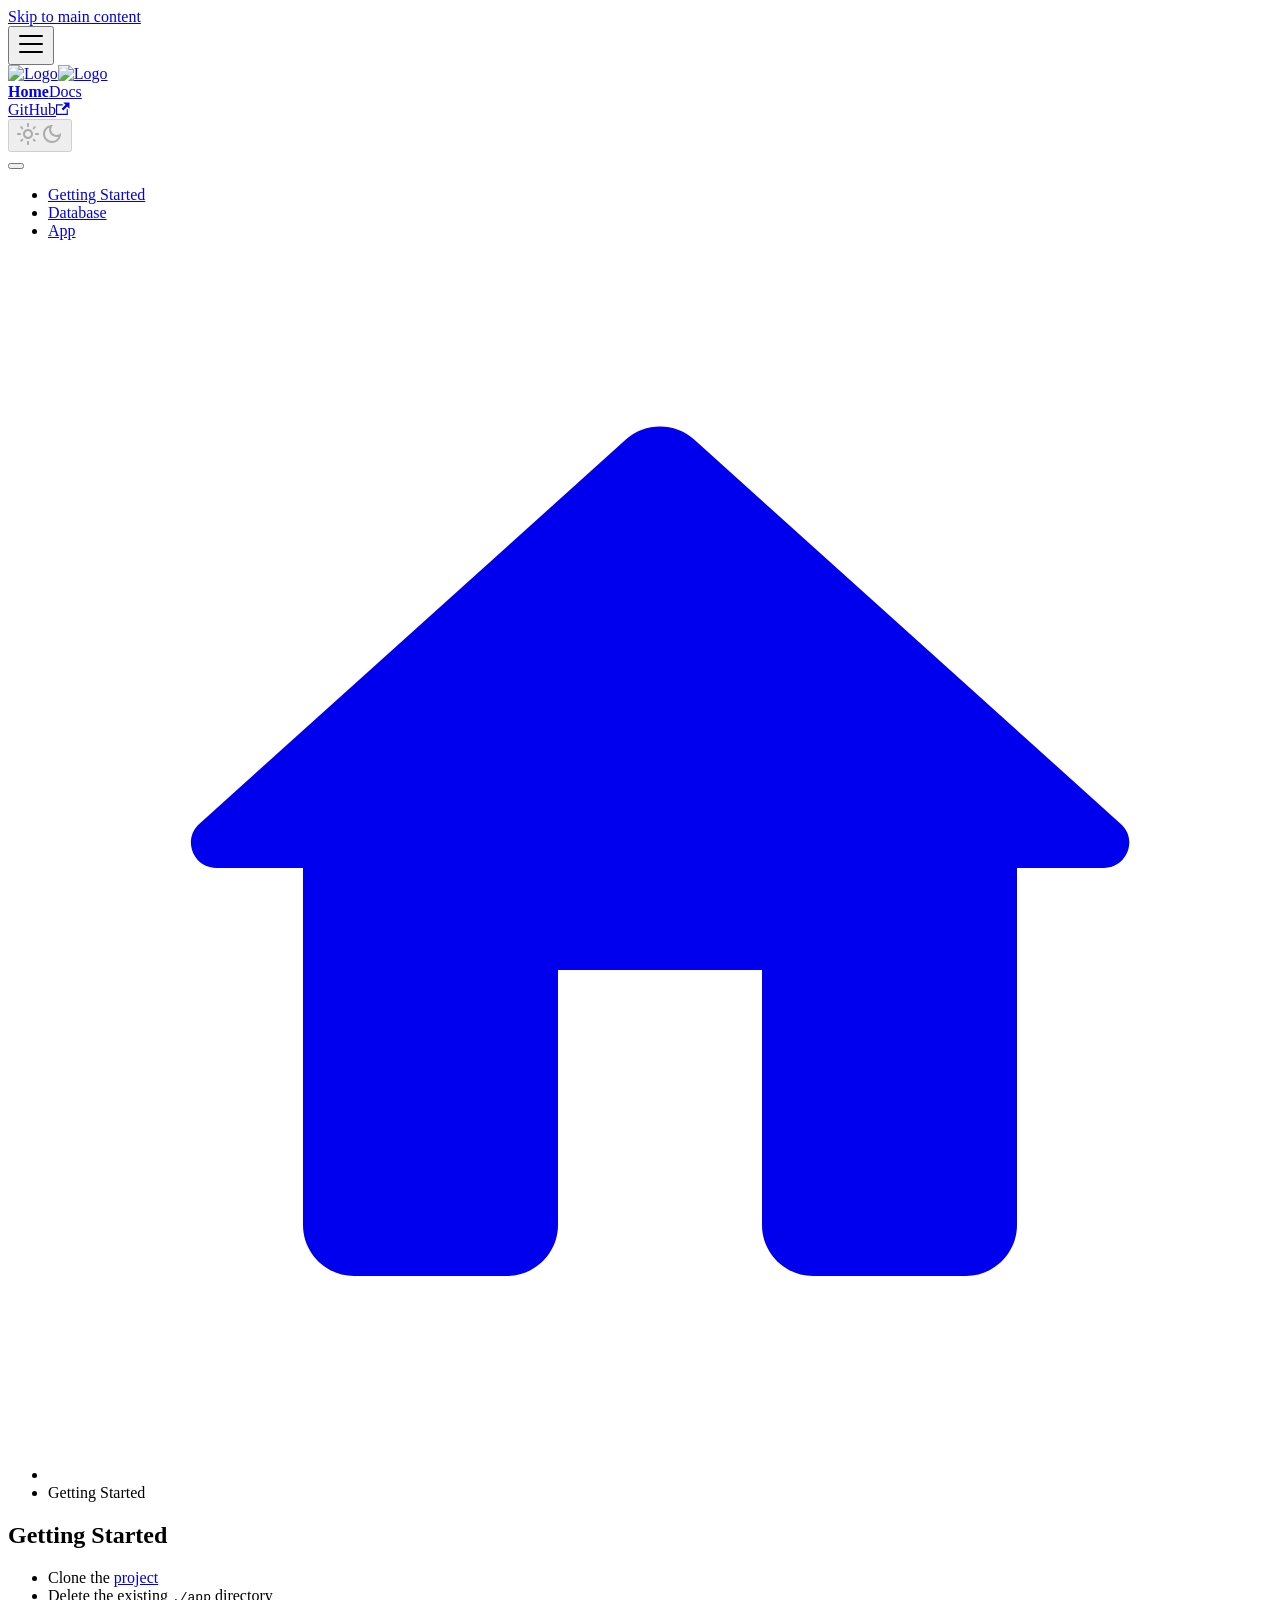
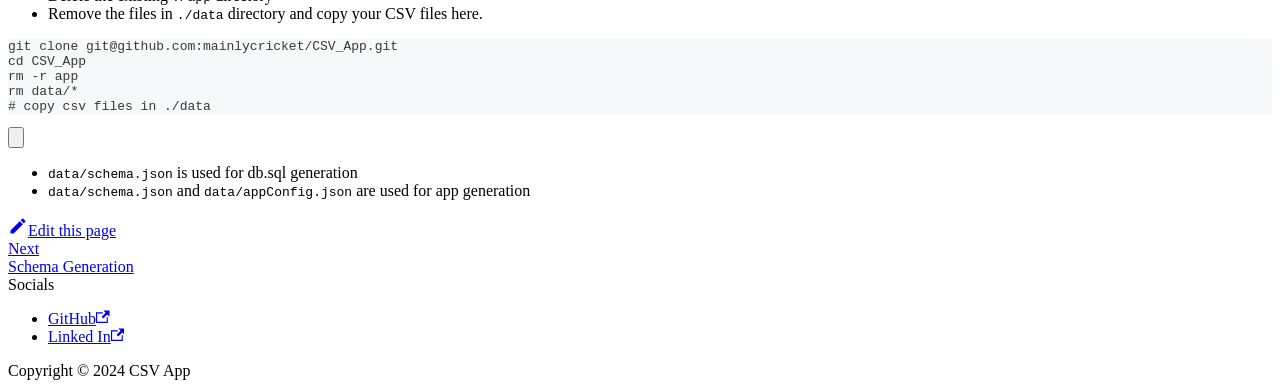
==== commit f63b65c4: "Deploy website - based on cdd8a1441eccbf02476b48617aaf2b20876d7a11" ====
--- a/docs/getting-started/index.html
+++ b/docs/getting-started/index.html
@@ -3,12 +3,12 @@
 <head>
 <meta charset="UTF-8">
 <meta name="generator" content="Docusaurus v3.5.2">
-<title data-rh="true">Getting Started | CSV App</title><meta data-rh="true" name="viewport" content="width=device-width,initial-scale=1"><meta data-rh="true" name="twitter:card" content="summary_large_image"><meta data-rh="true" property="og:image" content="https://your-docusaurus-site.example.com/img/docusaurus-social-card.jpg"><meta data-rh="true" name="twitter:image" content="https://your-docusaurus-site.example.com/img/docusaurus-social-card.jpg"><meta data-rh="true" property="og:url" content="https://your-docusaurus-site.example.com/docs/getting-started"><meta data-rh="true" property="og:locale" content="en"><meta data-rh="true" name="docusaurus_locale" content="en"><meta data-rh="true" name="docsearch:language" content="en"><meta data-rh="true" name="docusaurus_version" content="current"><meta data-rh="true" name="docusaurus_tag" content="docs-default-current"><meta data-rh="true" name="docsearch:version" content="current"><meta data-rh="true" name="docsearch:docusaurus_tag" content="docs-default-current"><meta data-rh="true" property="og:title" content="Getting Started | CSV App"><meta data-rh="true" name="description" content="- Clone the project"><meta data-rh="true" property="og:description" content="- Clone the project"><link data-rh="true" rel="icon" href="/img/favicon.ico"><link data-rh="true" rel="canonical" href="https://your-docusaurus-site.example.com/docs/getting-started"><link data-rh="true" rel="alternate" href="https://your-docusaurus-site.example.com/docs/getting-started" hreflang="en"><link data-rh="true" rel="alternate" href="https://your-docusaurus-site.example.com/docs/getting-started" hreflang="x-default"><link rel="stylesheet" href="/assets/css/styles.91f3ca91.css">
-<script src="/assets/js/runtime~main.263c601c.js" defer="defer"></script>
-<script src="/assets/js/main.055524fd.js" defer="defer"></script>
+<title data-rh="true">Getting Started | CSV App</title><meta data-rh="true" name="viewport" content="width=device-width,initial-scale=1"><meta data-rh="true" name="twitter:card" content="summary_large_image"><meta data-rh="true" property="og:image" content="https://your-docusaurus-site.example.com/CSV_App/img/docusaurus-social-card.jpg"><meta data-rh="true" name="twitter:image" content="https://your-docusaurus-site.example.com/CSV_App/img/docusaurus-social-card.jpg"><meta data-rh="true" property="og:url" content="https://your-docusaurus-site.example.com/CSV_App/docs/getting-started"><meta data-rh="true" property="og:locale" content="en"><meta data-rh="true" name="docusaurus_locale" content="en"><meta data-rh="true" name="docsearch:language" content="en"><meta data-rh="true" name="docusaurus_version" content="current"><meta data-rh="true" name="docusaurus_tag" content="docs-default-current"><meta data-rh="true" name="docsearch:version" content="current"><meta data-rh="true" name="docsearch:docusaurus_tag" content="docs-default-current"><meta data-rh="true" property="og:title" content="Getting Started | CSV App"><meta data-rh="true" name="description" content="- Clone the project"><meta data-rh="true" property="og:description" content="- Clone the project"><link data-rh="true" rel="icon" href="/CSV_App/img/favicon.ico"><link data-rh="true" rel="canonical" href="https://your-docusaurus-site.example.com/CSV_App/docs/getting-started"><link data-rh="true" rel="alternate" href="https://your-docusaurus-site.example.com/CSV_App/docs/getting-started" hreflang="en"><link data-rh="true" rel="alternate" href="https://your-docusaurus-site.example.com/CSV_App/docs/getting-started" hreflang="x-default"><link rel="stylesheet" href="/CSV_App/assets/css/styles.91f3ca91.css">
+<script src="/CSV_App/assets/js/runtime~main.bd310992.js" defer="defer"></script>
+<script src="/CSV_App/assets/js/main.b6025d1c.js" defer="defer"></script>
 </head>
 <body class="navigation-with-keyboard">
-<script>!function(){function t(t){document.documentElement.setAttribute("data-theme",t)}var e=function(){try{return new URLSearchParams(window.location.search).get("docusaurus-theme")}catch(t){}}()||function(){try{return window.localStorage.getItem("theme")}catch(t){}}();t(null!==e?e:"light")}(),function(){try{const n=new URLSearchParams(window.location.search).entries();for(var[t,e]of n)if(t.startsWith("docusaurus-data-")){var a=t.replace("docusaurus-data-","data-");document.documentElement.setAttribute(a,e)}}catch(t){}}()</script><div id="__docusaurus"><div role="region" aria-label="Skip to main content"><a class="skipToContent_fXgn" href="#__docusaurus_skipToContent_fallback">Skip to main content</a></div><nav aria-label="Main" class="navbar navbar--fixed-top"><div class="navbar__inner"><div class="navbar__items"><button aria-label="Toggle navigation bar" aria-expanded="false" class="navbar__toggle clean-btn" type="button"><svg width="30" height="30" viewBox="0 0 30 30" aria-hidden="true"><path stroke="currentColor" stroke-linecap="round" stroke-miterlimit="10" stroke-width="2" d="M4 7h22M4 15h22M4 23h22"></path></svg></button><a class="navbar__brand" href="/"><div class="navbar__logo"><img src="/img/logo.svg" alt="Logo" class="themedComponent_mlkZ themedComponent--light_NVdE"><img src="/img/logo.svg" alt="Logo" class="themedComponent_mlkZ themedComponent--dark_xIcU"></div><b class="navbar__title text--truncate">Home</b></a><a aria-current="page" class="navbar__item navbar__link navbar__link--active" href="/docs/getting-started">Docs</a></div><div class="navbar__items navbar__items--right"><a href="https://github.com/mainlycricket/CSV_App" target="_blank" rel="noopener noreferrer" class="navbar__item navbar__link">GitHub<svg width="13.5" height="13.5" aria-hidden="true" viewBox="0 0 24 24" class="iconExternalLink_nPIU"><path fill="currentColor" d="M21 13v10h-21v-19h12v2h-10v15h17v-8h2zm3-12h-10.988l4.035 4-6.977 7.07 2.828 2.828 6.977-7.07 4.125 4.172v-11z"></path></svg></a><div class="toggle_vylO colorModeToggle_DEke"><button class="clean-btn toggleButton_gllP toggleButtonDisabled_aARS" type="button" disabled="" title="Switch between dark and light mode (currently light mode)" aria-label="Switch between dark and light mode (currently light mode)" aria-live="polite"><svg viewBox="0 0 24 24" width="24" height="24" class="lightToggleIcon_pyhR"><path fill="currentColor" d="M12,9c1.65,0,3,1.35,3,3s-1.35,3-3,3s-3-1.35-3-3S10.35,9,12,9 M12,7c-2.76,0-5,2.24-5,5s2.24,5,5,5s5-2.24,5-5 S14.76,7,12,7L12,7z M2,13l2,0c0.55,0,1-0.45,1-1s-0.45-1-1-1l-2,0c-0.55,0-1,0.45-1,1S1.45,13,2,13z M20,13l2,0c0.55,0,1-0.45,1-1 s-0.45-1-1-1l-2,0c-0.55,0-1,0.45-1,1S19.45,13,20,13z M11,2v2c0,0.55,0.45,1,1,1s1-0.45,1-1V2c0-0.55-0.45-1-1-1S11,1.45,11,2z M11,20v2c0,0.55,0.45,1,1,1s1-0.45,1-1v-2c0-0.55-0.45-1-1-1C11.45,19,11,19.45,11,20z M5.99,4.58c-0.39-0.39-1.03-0.39-1.41,0 c-0.39,0.39-0.39,1.03,0,1.41l1.06,1.06c0.39,0.39,1.03,0.39,1.41,0s0.39-1.03,0-1.41L5.99,4.58z M18.36,16.95 c-0.39-0.39-1.03-0.39-1.41,0c-0.39,0.39-0.39,1.03,0,1.41l1.06,1.06c0.39,0.39,1.03,0.39,1.41,0c0.39-0.39,0.39-1.03,0-1.41 L18.36,16.95z M19.42,5.99c0.39-0.39,0.39-1.03,0-1.41c-0.39-0.39-1.03-0.39-1.41,0l-1.06,1.06c-0.39,0.39-0.39,1.03,0,1.41 s1.03,0.39,1.41,0L19.42,5.99z M7.05,18.36c0.39-0.39,0.39-1.03,0-1.41c-0.39-0.39-1.03-0.39-1.41,0l-1.06,1.06 c-0.39,0.39-0.39,1.03,0,1.41s1.03,0.39,1.41,0L7.05,18.36z"></path></svg><svg viewBox="0 0 24 24" width="24" height="24" class="darkToggleIcon_wfgR"><path fill="currentColor" d="M9.37,5.51C9.19,6.15,9.1,6.82,9.1,7.5c0,4.08,3.32,7.4,7.4,7.4c0.68,0,1.35-0.09,1.99-0.27C17.45,17.19,14.93,19,12,19 c-3.86,0-7-3.14-7-7C5,9.07,6.81,6.55,9.37,5.51z M12,3c-4.97,0-9,4.03-9,9s4.03,9,9,9s9-4.03,9-9c0-0.46-0.04-0.92-0.1-1.36 c-0.98,1.37-2.58,2.26-4.4,2.26c-2.98,0-5.4-2.42-5.4-5.4c0-1.81,0.89-3.42,2.26-4.4C12.92,3.04,12.46,3,12,3L12,3z"></path></svg></button></div><div class="navbarSearchContainer_Bca1"></div></div></div><div role="presentation" class="navbar-sidebar__backdrop"></div></nav><div id="__docusaurus_skipToContent_fallback" class="main-wrapper mainWrapper_z2l0"><div class="docsWrapper_hBAB"><button aria-label="Scroll back to top" class="clean-btn theme-back-to-top-button backToTopButton_sjWU" type="button"></button><div class="docRoot_UBD9"><aside class="theme-doc-sidebar-container docSidebarContainer_YfHR"><div class="sidebarViewport_aRkj"><div class="sidebar_njMd"><nav aria-label="Docs sidebar" class="menu thin-scrollbar menu_SIkG"><ul class="theme-doc-sidebar-menu menu__list"><li class="theme-doc-sidebar-item-link theme-doc-sidebar-item-link-level-1 menu__list-item"><a class="menu__link menu__link--active" aria-current="page" href="/docs/getting-started">Getting Started</a></li><li class="theme-doc-sidebar-item-category theme-doc-sidebar-item-category-level-1 menu__list-item menu__list-item--collapsed"><div class="menu__list-item-collapsible"><a class="menu__link menu__link--sublist menu__link--sublist-caret" role="button" aria-expanded="false" href="/docs/db/schema-generation">Database</a></div></li><li class="theme-doc-sidebar-item-category theme-doc-sidebar-item-category-level-1 menu__list-item menu__list-item--collapsed"><div class="menu__list-item-collapsible"><a class="menu__link menu__link--sublist menu__link--sublist-caret" role="button" aria-expanded="false" href="/docs/app/intro">App</a></div></li></ul></nav></div></div></aside><main class="docMainContainer_TBSr"><div class="container padding-top--md padding-bottom--lg"><div class="row"><div class="col docItemCol_VOVn"><div class="docItemContainer_Djhp"><article><nav class="theme-doc-breadcrumbs breadcrumbsContainer_Z_bl" aria-label="Breadcrumbs"><ul class="breadcrumbs" itemscope="" itemtype="https://schema.org/BreadcrumbList"><li class="breadcrumbs__item"><a aria-label="Home page" class="breadcrumbs__link" href="/"><svg viewBox="0 0 24 24" class="breadcrumbHomeIcon_YNFT"><path d="M10 19v-5h4v5c0 .55.45 1 1 1h3c.55 0 1-.45 1-1v-7h1.7c.46 0 .68-.57.33-.87L12.67 3.6c-.38-.34-.96-.34-1.34 0l-8.36 7.53c-.34.3-.13.87.33.87H5v7c0 .55.45 1 1 1h3c.55 0 1-.45 1-1z" fill="currentColor"></path></svg></a></li><li itemscope="" itemprop="itemListElement" itemtype="https://schema.org/ListItem" class="breadcrumbs__item breadcrumbs__item--active"><span class="breadcrumbs__link" itemprop="name">Getting Started</span><meta itemprop="position" content="1"></li></ul></nav><div class="theme-doc-markdown markdown"><header><h1>Getting Started</h1></header><ul>
+<script>!function(){function t(t){document.documentElement.setAttribute("data-theme",t)}var e=function(){try{return new URLSearchParams(window.location.search).get("docusaurus-theme")}catch(t){}}()||function(){try{return window.localStorage.getItem("theme")}catch(t){}}();t(null!==e?e:"light")}(),function(){try{const n=new URLSearchParams(window.location.search).entries();for(var[t,e]of n)if(t.startsWith("docusaurus-data-")){var a=t.replace("docusaurus-data-","data-");document.documentElement.setAttribute(a,e)}}catch(t){}}()</script><div id="__docusaurus"><div role="region" aria-label="Skip to main content"><a class="skipToContent_fXgn" href="#__docusaurus_skipToContent_fallback">Skip to main content</a></div><nav aria-label="Main" class="navbar navbar--fixed-top"><div class="navbar__inner"><div class="navbar__items"><button aria-label="Toggle navigation bar" aria-expanded="false" class="navbar__toggle clean-btn" type="button"><svg width="30" height="30" viewBox="0 0 30 30" aria-hidden="true"><path stroke="currentColor" stroke-linecap="round" stroke-miterlimit="10" stroke-width="2" d="M4 7h22M4 15h22M4 23h22"></path></svg></button><a class="navbar__brand" href="/CSV_App/"><div class="navbar__logo"><img src="/CSV_App/img/logo.svg" alt="Logo" class="themedComponent_mlkZ themedComponent--light_NVdE"><img src="/CSV_App/img/logo.svg" alt="Logo" class="themedComponent_mlkZ themedComponent--dark_xIcU"></div><b class="navbar__title text--truncate">Home</b></a><a aria-current="page" class="navbar__item navbar__link navbar__link--active" href="/CSV_App/docs/getting-started">Docs</a></div><div class="navbar__items navbar__items--right"><a href="https://github.com/mainlycricket/CSV_App" target="_blank" rel="noopener noreferrer" class="navbar__item navbar__link">GitHub<svg width="13.5" height="13.5" aria-hidden="true" viewBox="0 0 24 24" class="iconExternalLink_nPIU"><path fill="currentColor" d="M21 13v10h-21v-19h12v2h-10v15h17v-8h2zm3-12h-10.988l4.035 4-6.977 7.07 2.828 2.828 6.977-7.07 4.125 4.172v-11z"></path></svg></a><div class="toggle_vylO colorModeToggle_DEke"><button class="clean-btn toggleButton_gllP toggleButtonDisabled_aARS" type="button" disabled="" title="Switch between dark and light mode (currently light mode)" aria-label="Switch between dark and light mode (currently light mode)" aria-live="polite"><svg viewBox="0 0 24 24" width="24" height="24" class="lightToggleIcon_pyhR"><path fill="currentColor" d="M12,9c1.65,0,3,1.35,3,3s-1.35,3-3,3s-3-1.35-3-3S10.35,9,12,9 M12,7c-2.76,0-5,2.24-5,5s2.24,5,5,5s5-2.24,5-5 S14.76,7,12,7L12,7z M2,13l2,0c0.55,0,1-0.45,1-1s-0.45-1-1-1l-2,0c-0.55,0-1,0.45-1,1S1.45,13,2,13z M20,13l2,0c0.55,0,1-0.45,1-1 s-0.45-1-1-1l-2,0c-0.55,0-1,0.45-1,1S19.45,13,20,13z M11,2v2c0,0.55,0.45,1,1,1s1-0.45,1-1V2c0-0.55-0.45-1-1-1S11,1.45,11,2z M11,20v2c0,0.55,0.45,1,1,1s1-0.45,1-1v-2c0-0.55-0.45-1-1-1C11.45,19,11,19.45,11,20z M5.99,4.58c-0.39-0.39-1.03-0.39-1.41,0 c-0.39,0.39-0.39,1.03,0,1.41l1.06,1.06c0.39,0.39,1.03,0.39,1.41,0s0.39-1.03,0-1.41L5.99,4.58z M18.36,16.95 c-0.39-0.39-1.03-0.39-1.41,0c-0.39,0.39-0.39,1.03,0,1.41l1.06,1.06c0.39,0.39,1.03,0.39,1.41,0c0.39-0.39,0.39-1.03,0-1.41 L18.36,16.95z M19.42,5.99c0.39-0.39,0.39-1.03,0-1.41c-0.39-0.39-1.03-0.39-1.41,0l-1.06,1.06c-0.39,0.39-0.39,1.03,0,1.41 s1.03,0.39,1.41,0L19.42,5.99z M7.05,18.36c0.39-0.39,0.39-1.03,0-1.41c-0.39-0.39-1.03-0.39-1.41,0l-1.06,1.06 c-0.39,0.39-0.39,1.03,0,1.41s1.03,0.39,1.41,0L7.05,18.36z"></path></svg><svg viewBox="0 0 24 24" width="24" height="24" class="darkToggleIcon_wfgR"><path fill="currentColor" d="M9.37,5.51C9.19,6.15,9.1,6.82,9.1,7.5c0,4.08,3.32,7.4,7.4,7.4c0.68,0,1.35-0.09,1.99-0.27C17.45,17.19,14.93,19,12,19 c-3.86,0-7-3.14-7-7C5,9.07,6.81,6.55,9.37,5.51z M12,3c-4.97,0-9,4.03-9,9s4.03,9,9,9s9-4.03,9-9c0-0.46-0.04-0.92-0.1-1.36 c-0.98,1.37-2.58,2.26-4.4,2.26c-2.98,0-5.4-2.42-5.4-5.4c0-1.81,0.89-3.42,2.26-4.4C12.92,3.04,12.46,3,12,3L12,3z"></path></svg></button></div><div class="navbarSearchContainer_Bca1"></div></div></div><div role="presentation" class="navbar-sidebar__backdrop"></div></nav><div id="__docusaurus_skipToContent_fallback" class="main-wrapper mainWrapper_z2l0"><div class="docsWrapper_hBAB"><button aria-label="Scroll back to top" class="clean-btn theme-back-to-top-button backToTopButton_sjWU" type="button"></button><div class="docRoot_UBD9"><aside class="theme-doc-sidebar-container docSidebarContainer_YfHR"><div class="sidebarViewport_aRkj"><div class="sidebar_njMd"><nav aria-label="Docs sidebar" class="menu thin-scrollbar menu_SIkG"><ul class="theme-doc-sidebar-menu menu__list"><li class="theme-doc-sidebar-item-link theme-doc-sidebar-item-link-level-1 menu__list-item"><a class="menu__link menu__link--active" aria-current="page" href="/CSV_App/docs/getting-started">Getting Started</a></li><li class="theme-doc-sidebar-item-category theme-doc-sidebar-item-category-level-1 menu__list-item menu__list-item--collapsed"><div class="menu__list-item-collapsible"><a class="menu__link menu__link--sublist menu__link--sublist-caret" role="button" aria-expanded="false" href="/CSV_App/docs/db/schema-generation">Database</a></div></li><li class="theme-doc-sidebar-item-category theme-doc-sidebar-item-category-level-1 menu__list-item menu__list-item--collapsed"><div class="menu__list-item-collapsible"><a class="menu__link menu__link--sublist menu__link--sublist-caret" role="button" aria-expanded="false" href="/CSV_App/docs/app/intro">App</a></div></li></ul></nav></div></div></aside><main class="docMainContainer_TBSr"><div class="container padding-top--md padding-bottom--lg"><div class="row"><div class="col docItemCol_VOVn"><div class="docItemContainer_Djhp"><article><nav class="theme-doc-breadcrumbs breadcrumbsContainer_Z_bl" aria-label="Breadcrumbs"><ul class="breadcrumbs" itemscope="" itemtype="https://schema.org/BreadcrumbList"><li class="breadcrumbs__item"><a aria-label="Home page" class="breadcrumbs__link" href="/CSV_App/"><svg viewBox="0 0 24 24" class="breadcrumbHomeIcon_YNFT"><path d="M10 19v-5h4v5c0 .55.45 1 1 1h3c.55 0 1-.45 1-1v-7h1.7c.46 0 .68-.57.33-.87L12.67 3.6c-.38-.34-.96-.34-1.34 0l-8.36 7.53c-.34.3-.13.87.33.87H5v7c0 .55.45 1 1 1h3c.55 0 1-.45 1-1z" fill="currentColor"></path></svg></a></li><li itemscope="" itemprop="itemListElement" itemtype="https://schema.org/ListItem" class="breadcrumbs__item breadcrumbs__item--active"><span class="breadcrumbs__link" itemprop="name">Getting Started</span><meta itemprop="position" content="1"></li></ul></nav><div class="theme-doc-markdown markdown"><header><h1>Getting Started</h1></header><ul>
 <li>Clone the <a href="https://github.com/mainlycricket/CSV_App" target="_blank" rel="noopener noreferrer">project</a></li>
 <li>Delete the existing <code>./app</code> directory</li>
 <li>Remove the files in <code>./data</code> directory and copy your CSV files here.</li>
@@ -17,6 +17,6 @@
 <ul>
 <li><code>data/schema.json</code> is used for db.sql generation</li>
 <li><code>data/schema.json</code> and <code>data/appConfig.json</code> are used for app generation</li>
-</ul></div><footer class="theme-doc-footer docusaurus-mt-lg"><div class="row margin-top--sm theme-doc-footer-edit-meta-row"><div class="col"><a href="https://github.com/mainlycricket/CSV_App_Docs/docs/docs/getting-started.md" target="_blank" rel="noopener noreferrer" class="theme-edit-this-page"><svg fill="currentColor" height="20" width="20" viewBox="0 0 40 40" class="iconEdit_Z9Sw" aria-hidden="true"><g><path d="m34.5 11.7l-3 3.1-6.3-6.3 3.1-3q0.5-0.5 1.2-0.5t1.1 0.5l3.9 3.9q0.5 0.4 0.5 1.1t-0.5 1.2z m-29.5 17.1l18.4-18.5 6.3 6.3-18.4 18.4h-6.3v-6.2z"></path></g></svg>Edit this page</a></div><div class="col lastUpdated_JAkA"></div></div></footer></article><nav class="pagination-nav docusaurus-mt-lg" aria-label="Docs pages"><a class="pagination-nav__link pagination-nav__link--next" href="/docs/db/schema-generation"><div class="pagination-nav__sublabel">Next</div><div class="pagination-nav__label">Schema Generation</div></a></nav></div></div></div></div></main></div></div></div><footer class="footer footer--dark"><div class="container container-fluid"><div class="row footer__links"><div class="col footer__col"><div class="footer__title">Socials</div><ul class="footer__items clean-list"><li class="footer__item"><a href="https://github.com/mainlycricket" target="_blank" rel="noopener noreferrer" class="footer__link-item">GitHub<svg width="13.5" height="13.5" aria-hidden="true" viewBox="0 0 24 24" class="iconExternalLink_nPIU"><path fill="currentColor" d="M21 13v10h-21v-19h12v2h-10v15h17v-8h2zm3-12h-10.988l4.035 4-6.977 7.07 2.828 2.828 6.977-7.07 4.125 4.172v-11z"></path></svg></a></li><li class="footer__item"><a href="https://linkedin.com/in/mainlycricket" target="_blank" rel="noopener noreferrer" class="footer__link-item">Linked In<svg width="13.5" height="13.5" aria-hidden="true" viewBox="0 0 24 24" class="iconExternalLink_nPIU"><path fill="currentColor" d="M21 13v10h-21v-19h12v2h-10v15h17v-8h2zm3-12h-10.988l4.035 4-6.977 7.07 2.828 2.828 6.977-7.07 4.125 4.172v-11z"></path></svg></a></li></ul></div></div><div class="footer__bottom text--center"><div class="footer__copyright">Copyright © 2024 CSV App</div></div></div></footer></div>
+</ul></div><footer class="theme-doc-footer docusaurus-mt-lg"><div class="row margin-top--sm theme-doc-footer-edit-meta-row"><div class="col"><a href="https://github.com/mainlycricket/CSV_App_Docs/docs/docs/getting-started.md" target="_blank" rel="noopener noreferrer" class="theme-edit-this-page"><svg fill="currentColor" height="20" width="20" viewBox="0 0 40 40" class="iconEdit_Z9Sw" aria-hidden="true"><g><path d="m34.5 11.7l-3 3.1-6.3-6.3 3.1-3q0.5-0.5 1.2-0.5t1.1 0.5l3.9 3.9q0.5 0.4 0.5 1.1t-0.5 1.2z m-29.5 17.1l18.4-18.5 6.3 6.3-18.4 18.4h-6.3v-6.2z"></path></g></svg>Edit this page</a></div><div class="col lastUpdated_JAkA"></div></div></footer></article><nav class="pagination-nav docusaurus-mt-lg" aria-label="Docs pages"><a class="pagination-nav__link pagination-nav__link--next" href="/CSV_App/docs/db/schema-generation"><div class="pagination-nav__sublabel">Next</div><div class="pagination-nav__label">Schema Generation</div></a></nav></div></div></div></div></main></div></div></div><footer class="footer footer--dark"><div class="container container-fluid"><div class="row footer__links"><div class="col footer__col"><div class="footer__title">Socials</div><ul class="footer__items clean-list"><li class="footer__item"><a href="https://github.com/mainlycricket" target="_blank" rel="noopener noreferrer" class="footer__link-item">GitHub<svg width="13.5" height="13.5" aria-hidden="true" viewBox="0 0 24 24" class="iconExternalLink_nPIU"><path fill="currentColor" d="M21 13v10h-21v-19h12v2h-10v15h17v-8h2zm3-12h-10.988l4.035 4-6.977 7.07 2.828 2.828 6.977-7.07 4.125 4.172v-11z"></path></svg></a></li><li class="footer__item"><a href="https://linkedin.com/in/mainlycricket" target="_blank" rel="noopener noreferrer" class="footer__link-item">Linked In<svg width="13.5" height="13.5" aria-hidden="true" viewBox="0 0 24 24" class="iconExternalLink_nPIU"><path fill="currentColor" d="M21 13v10h-21v-19h12v2h-10v15h17v-8h2zm3-12h-10.988l4.035 4-6.977 7.07 2.828 2.828 6.977-7.07 4.125 4.172v-11z"></path></svg></a></li></ul></div></div><div class="footer__bottom text--center"><div class="footer__copyright">Copyright © 2024 CSV App</div></div></div></footer></div>
 </body>
 </html>
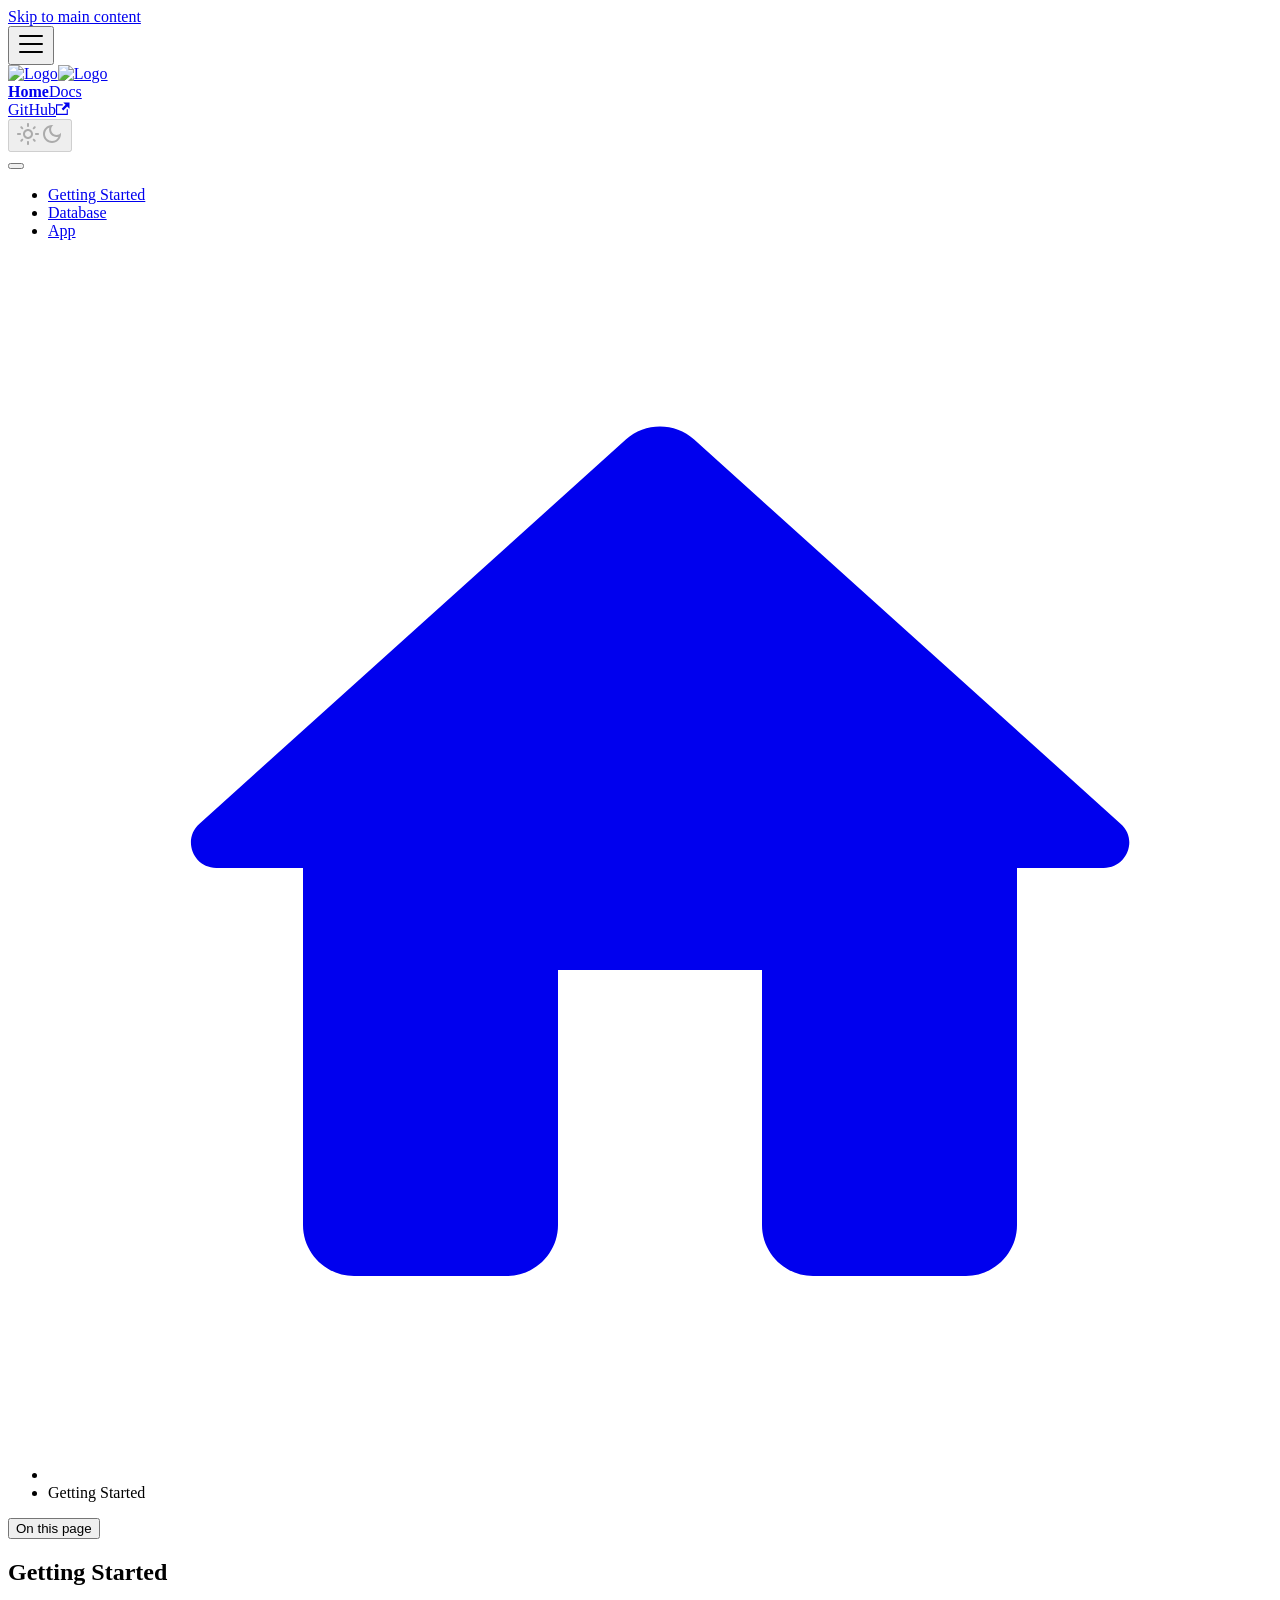
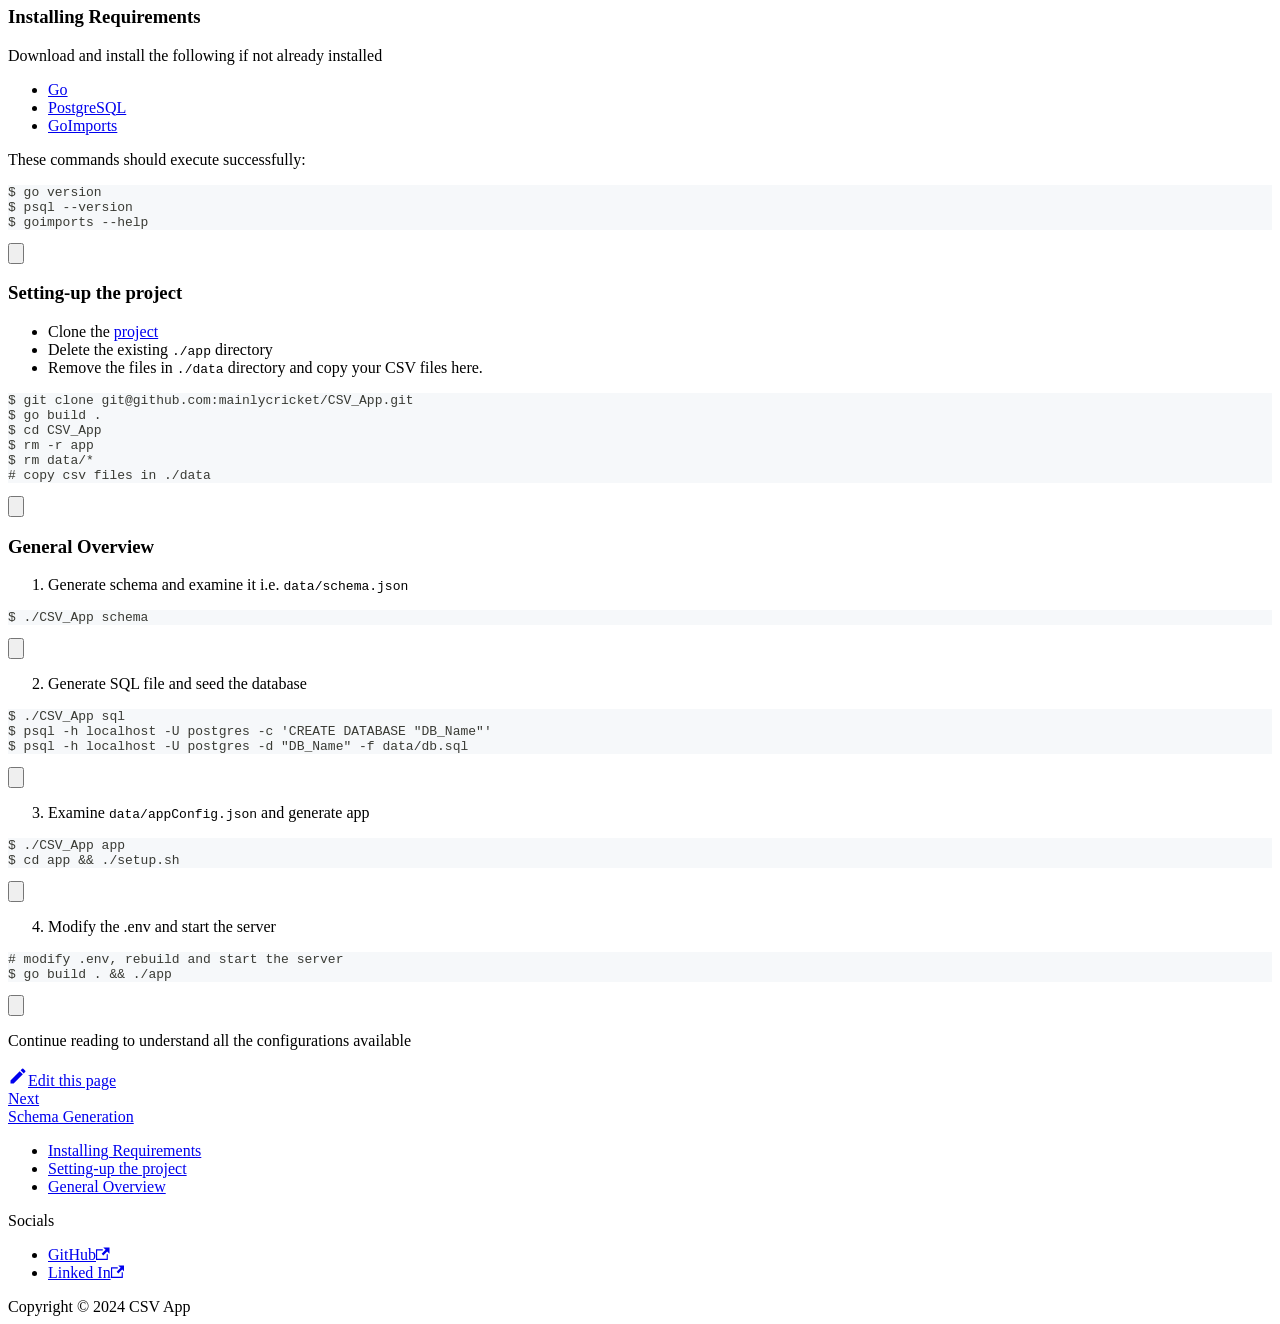
==== commit cd534b7c: "Deploy website - based on 4dbade958355b2845c89579b7f95a6be78966da0" ====
--- a/docs/getting-started/index.html
+++ b/docs/getting-started/index.html
@@ -3,20 +3,44 @@
 <head>
 <meta charset="UTF-8">
 <meta name="generator" content="Docusaurus v3.5.2">
-<title data-rh="true">Getting Started | CSV App</title><meta data-rh="true" name="viewport" content="width=device-width,initial-scale=1"><meta data-rh="true" name="twitter:card" content="summary_large_image"><meta data-rh="true" property="og:image" content="https://your-docusaurus-site.example.com/CSV_App/img/docusaurus-social-card.jpg"><meta data-rh="true" name="twitter:image" content="https://your-docusaurus-site.example.com/CSV_App/img/docusaurus-social-card.jpg"><meta data-rh="true" property="og:url" content="https://your-docusaurus-site.example.com/CSV_App/docs/getting-started"><meta data-rh="true" property="og:locale" content="en"><meta data-rh="true" name="docusaurus_locale" content="en"><meta data-rh="true" name="docsearch:language" content="en"><meta data-rh="true" name="docusaurus_version" content="current"><meta data-rh="true" name="docusaurus_tag" content="docs-default-current"><meta data-rh="true" name="docsearch:version" content="current"><meta data-rh="true" name="docsearch:docusaurus_tag" content="docs-default-current"><meta data-rh="true" property="og:title" content="Getting Started | CSV App"><meta data-rh="true" name="description" content="- Clone the project"><meta data-rh="true" property="og:description" content="- Clone the project"><link data-rh="true" rel="icon" href="/CSV_App/img/favicon.ico"><link data-rh="true" rel="canonical" href="https://your-docusaurus-site.example.com/CSV_App/docs/getting-started"><link data-rh="true" rel="alternate" href="https://your-docusaurus-site.example.com/CSV_App/docs/getting-started" hreflang="en"><link data-rh="true" rel="alternate" href="https://your-docusaurus-site.example.com/CSV_App/docs/getting-started" hreflang="x-default"><link rel="stylesheet" href="/CSV_App/assets/css/styles.91f3ca91.css">
-<script src="/CSV_App/assets/js/runtime~main.bd310992.js" defer="defer"></script>
-<script src="/CSV_App/assets/js/main.b6025d1c.js" defer="defer"></script>
+<title data-rh="true">Getting Started | CSV App</title><meta data-rh="true" name="viewport" content="width=device-width,initial-scale=1"><meta data-rh="true" name="twitter:card" content="summary_large_image"><meta data-rh="true" property="og:image" content="https://your-docusaurus-site.example.com/CSV_App/img/docusaurus-social-card.jpg"><meta data-rh="true" name="twitter:image" content="https://your-docusaurus-site.example.com/CSV_App/img/docusaurus-social-card.jpg"><meta data-rh="true" property="og:url" content="https://your-docusaurus-site.example.com/CSV_App/docs/getting-started"><meta data-rh="true" property="og:locale" content="en"><meta data-rh="true" name="docusaurus_locale" content="en"><meta data-rh="true" name="docsearch:language" content="en"><meta data-rh="true" name="docusaurus_version" content="current"><meta data-rh="true" name="docusaurus_tag" content="docs-default-current"><meta data-rh="true" name="docsearch:version" content="current"><meta data-rh="true" name="docsearch:docusaurus_tag" content="docs-default-current"><meta data-rh="true" property="og:title" content="Getting Started | CSV App"><meta data-rh="true" name="description" content="Installing Requirements"><meta data-rh="true" property="og:description" content="Installing Requirements"><link data-rh="true" rel="icon" href="/CSV_App/img/favicon.ico"><link data-rh="true" rel="canonical" href="https://your-docusaurus-site.example.com/CSV_App/docs/getting-started"><link data-rh="true" rel="alternate" href="https://your-docusaurus-site.example.com/CSV_App/docs/getting-started" hreflang="en"><link data-rh="true" rel="alternate" href="https://your-docusaurus-site.example.com/CSV_App/docs/getting-started" hreflang="x-default"><link rel="stylesheet" href="/CSV_App/assets/css/styles.91f3ca91.css">
+<script src="/CSV_App/assets/js/runtime~main.c9faae69.js" defer="defer"></script>
+<script src="/CSV_App/assets/js/main.00ef86f4.js" defer="defer"></script>
 </head>
 <body class="navigation-with-keyboard">
-<script>!function(){function t(t){document.documentElement.setAttribute("data-theme",t)}var e=function(){try{return new URLSearchParams(window.location.search).get("docusaurus-theme")}catch(t){}}()||function(){try{return window.localStorage.getItem("theme")}catch(t){}}();t(null!==e?e:"light")}(),function(){try{const n=new URLSearchParams(window.location.search).entries();for(var[t,e]of n)if(t.startsWith("docusaurus-data-")){var a=t.replace("docusaurus-data-","data-");document.documentElement.setAttribute(a,e)}}catch(t){}}()</script><div id="__docusaurus"><div role="region" aria-label="Skip to main content"><a class="skipToContent_fXgn" href="#__docusaurus_skipToContent_fallback">Skip to main content</a></div><nav aria-label="Main" class="navbar navbar--fixed-top"><div class="navbar__inner"><div class="navbar__items"><button aria-label="Toggle navigation bar" aria-expanded="false" class="navbar__toggle clean-btn" type="button"><svg width="30" height="30" viewBox="0 0 30 30" aria-hidden="true"><path stroke="currentColor" stroke-linecap="round" stroke-miterlimit="10" stroke-width="2" d="M4 7h22M4 15h22M4 23h22"></path></svg></button><a class="navbar__brand" href="/CSV_App/"><div class="navbar__logo"><img src="/CSV_App/img/logo.svg" alt="Logo" class="themedComponent_mlkZ themedComponent--light_NVdE"><img src="/CSV_App/img/logo.svg" alt="Logo" class="themedComponent_mlkZ themedComponent--dark_xIcU"></div><b class="navbar__title text--truncate">Home</b></a><a aria-current="page" class="navbar__item navbar__link navbar__link--active" href="/CSV_App/docs/getting-started">Docs</a></div><div class="navbar__items navbar__items--right"><a href="https://github.com/mainlycricket/CSV_App" target="_blank" rel="noopener noreferrer" class="navbar__item navbar__link">GitHub<svg width="13.5" height="13.5" aria-hidden="true" viewBox="0 0 24 24" class="iconExternalLink_nPIU"><path fill="currentColor" d="M21 13v10h-21v-19h12v2h-10v15h17v-8h2zm3-12h-10.988l4.035 4-6.977 7.07 2.828 2.828 6.977-7.07 4.125 4.172v-11z"></path></svg></a><div class="toggle_vylO colorModeToggle_DEke"><button class="clean-btn toggleButton_gllP toggleButtonDisabled_aARS" type="button" disabled="" title="Switch between dark and light mode (currently light mode)" aria-label="Switch between dark and light mode (currently light mode)" aria-live="polite"><svg viewBox="0 0 24 24" width="24" height="24" class="lightToggleIcon_pyhR"><path fill="currentColor" d="M12,9c1.65,0,3,1.35,3,3s-1.35,3-3,3s-3-1.35-3-3S10.35,9,12,9 M12,7c-2.76,0-5,2.24-5,5s2.24,5,5,5s5-2.24,5-5 S14.76,7,12,7L12,7z M2,13l2,0c0.55,0,1-0.45,1-1s-0.45-1-1-1l-2,0c-0.55,0-1,0.45-1,1S1.45,13,2,13z M20,13l2,0c0.55,0,1-0.45,1-1 s-0.45-1-1-1l-2,0c-0.55,0-1,0.45-1,1S19.45,13,20,13z M11,2v2c0,0.55,0.45,1,1,1s1-0.45,1-1V2c0-0.55-0.45-1-1-1S11,1.45,11,2z M11,20v2c0,0.55,0.45,1,1,1s1-0.45,1-1v-2c0-0.55-0.45-1-1-1C11.45,19,11,19.45,11,20z M5.99,4.58c-0.39-0.39-1.03-0.39-1.41,0 c-0.39,0.39-0.39,1.03,0,1.41l1.06,1.06c0.39,0.39,1.03,0.39,1.41,0s0.39-1.03,0-1.41L5.99,4.58z M18.36,16.95 c-0.39-0.39-1.03-0.39-1.41,0c-0.39,0.39-0.39,1.03,0,1.41l1.06,1.06c0.39,0.39,1.03,0.39,1.41,0c0.39-0.39,0.39-1.03,0-1.41 L18.36,16.95z M19.42,5.99c0.39-0.39,0.39-1.03,0-1.41c-0.39-0.39-1.03-0.39-1.41,0l-1.06,1.06c-0.39,0.39-0.39,1.03,0,1.41 s1.03,0.39,1.41,0L19.42,5.99z M7.05,18.36c0.39-0.39,0.39-1.03,0-1.41c-0.39-0.39-1.03-0.39-1.41,0l-1.06,1.06 c-0.39,0.39-0.39,1.03,0,1.41s1.03,0.39,1.41,0L7.05,18.36z"></path></svg><svg viewBox="0 0 24 24" width="24" height="24" class="darkToggleIcon_wfgR"><path fill="currentColor" d="M9.37,5.51C9.19,6.15,9.1,6.82,9.1,7.5c0,4.08,3.32,7.4,7.4,7.4c0.68,0,1.35-0.09,1.99-0.27C17.45,17.19,14.93,19,12,19 c-3.86,0-7-3.14-7-7C5,9.07,6.81,6.55,9.37,5.51z M12,3c-4.97,0-9,4.03-9,9s4.03,9,9,9s9-4.03,9-9c0-0.46-0.04-0.92-0.1-1.36 c-0.98,1.37-2.58,2.26-4.4,2.26c-2.98,0-5.4-2.42-5.4-5.4c0-1.81,0.89-3.42,2.26-4.4C12.92,3.04,12.46,3,12,3L12,3z"></path></svg></button></div><div class="navbarSearchContainer_Bca1"></div></div></div><div role="presentation" class="navbar-sidebar__backdrop"></div></nav><div id="__docusaurus_skipToContent_fallback" class="main-wrapper mainWrapper_z2l0"><div class="docsWrapper_hBAB"><button aria-label="Scroll back to top" class="clean-btn theme-back-to-top-button backToTopButton_sjWU" type="button"></button><div class="docRoot_UBD9"><aside class="theme-doc-sidebar-container docSidebarContainer_YfHR"><div class="sidebarViewport_aRkj"><div class="sidebar_njMd"><nav aria-label="Docs sidebar" class="menu thin-scrollbar menu_SIkG"><ul class="theme-doc-sidebar-menu menu__list"><li class="theme-doc-sidebar-item-link theme-doc-sidebar-item-link-level-1 menu__list-item"><a class="menu__link menu__link--active" aria-current="page" href="/CSV_App/docs/getting-started">Getting Started</a></li><li class="theme-doc-sidebar-item-category theme-doc-sidebar-item-category-level-1 menu__list-item menu__list-item--collapsed"><div class="menu__list-item-collapsible"><a class="menu__link menu__link--sublist menu__link--sublist-caret" role="button" aria-expanded="false" href="/CSV_App/docs/db/schema-generation">Database</a></div></li><li class="theme-doc-sidebar-item-category theme-doc-sidebar-item-category-level-1 menu__list-item menu__list-item--collapsed"><div class="menu__list-item-collapsible"><a class="menu__link menu__link--sublist menu__link--sublist-caret" role="button" aria-expanded="false" href="/CSV_App/docs/app/intro">App</a></div></li></ul></nav></div></div></aside><main class="docMainContainer_TBSr"><div class="container padding-top--md padding-bottom--lg"><div class="row"><div class="col docItemCol_VOVn"><div class="docItemContainer_Djhp"><article><nav class="theme-doc-breadcrumbs breadcrumbsContainer_Z_bl" aria-label="Breadcrumbs"><ul class="breadcrumbs" itemscope="" itemtype="https://schema.org/BreadcrumbList"><li class="breadcrumbs__item"><a aria-label="Home page" class="breadcrumbs__link" href="/CSV_App/"><svg viewBox="0 0 24 24" class="breadcrumbHomeIcon_YNFT"><path d="M10 19v-5h4v5c0 .55.45 1 1 1h3c.55 0 1-.45 1-1v-7h1.7c.46 0 .68-.57.33-.87L12.67 3.6c-.38-.34-.96-.34-1.34 0l-8.36 7.53c-.34.3-.13.87.33.87H5v7c0 .55.45 1 1 1h3c.55 0 1-.45 1-1z" fill="currentColor"></path></svg></a></li><li itemscope="" itemprop="itemListElement" itemtype="https://schema.org/ListItem" class="breadcrumbs__item breadcrumbs__item--active"><span class="breadcrumbs__link" itemprop="name">Getting Started</span><meta itemprop="position" content="1"></li></ul></nav><div class="theme-doc-markdown markdown"><header><h1>Getting Started</h1></header><ul>
+<script>!function(){function t(t){document.documentElement.setAttribute("data-theme",t)}var e=function(){try{return new URLSearchParams(window.location.search).get("docusaurus-theme")}catch(t){}}()||function(){try{return window.localStorage.getItem("theme")}catch(t){}}();t(null!==e?e:"light")}(),function(){try{const n=new URLSearchParams(window.location.search).entries();for(var[t,e]of n)if(t.startsWith("docusaurus-data-")){var a=t.replace("docusaurus-data-","data-");document.documentElement.setAttribute(a,e)}}catch(t){}}()</script><div id="__docusaurus"><div role="region" aria-label="Skip to main content"><a class="skipToContent_fXgn" href="#__docusaurus_skipToContent_fallback">Skip to main content</a></div><nav aria-label="Main" class="navbar navbar--fixed-top"><div class="navbar__inner"><div class="navbar__items"><button aria-label="Toggle navigation bar" aria-expanded="false" class="navbar__toggle clean-btn" type="button"><svg width="30" height="30" viewBox="0 0 30 30" aria-hidden="true"><path stroke="currentColor" stroke-linecap="round" stroke-miterlimit="10" stroke-width="2" d="M4 7h22M4 15h22M4 23h22"></path></svg></button><a class="navbar__brand" href="/CSV_App/"><div class="navbar__logo"><img src="/CSV_App/img/logo.svg" alt="Logo" class="themedComponent_mlkZ themedComponent--light_NVdE"><img src="/CSV_App/img/logo.svg" alt="Logo" class="themedComponent_mlkZ themedComponent--dark_xIcU"></div><b class="navbar__title text--truncate">Home</b></a><a aria-current="page" class="navbar__item navbar__link navbar__link--active" href="/CSV_App/docs/getting-started">Docs</a></div><div class="navbar__items navbar__items--right"><a href="https://github.com/mainlycricket/CSV_App" target="_blank" rel="noopener noreferrer" class="navbar__item navbar__link">GitHub<svg width="13.5" height="13.5" aria-hidden="true" viewBox="0 0 24 24" class="iconExternalLink_nPIU"><path fill="currentColor" d="M21 13v10h-21v-19h12v2h-10v15h17v-8h2zm3-12h-10.988l4.035 4-6.977 7.07 2.828 2.828 6.977-7.07 4.125 4.172v-11z"></path></svg></a><div class="toggle_vylO colorModeToggle_DEke"><button class="clean-btn toggleButton_gllP toggleButtonDisabled_aARS" type="button" disabled="" title="Switch between dark and light mode (currently light mode)" aria-label="Switch between dark and light mode (currently light mode)" aria-live="polite"><svg viewBox="0 0 24 24" width="24" height="24" class="lightToggleIcon_pyhR"><path fill="currentColor" d="M12,9c1.65,0,3,1.35,3,3s-1.35,3-3,3s-3-1.35-3-3S10.35,9,12,9 M12,7c-2.76,0-5,2.24-5,5s2.24,5,5,5s5-2.24,5-5 S14.76,7,12,7L12,7z M2,13l2,0c0.55,0,1-0.45,1-1s-0.45-1-1-1l-2,0c-0.55,0-1,0.45-1,1S1.45,13,2,13z M20,13l2,0c0.55,0,1-0.45,1-1 s-0.45-1-1-1l-2,0c-0.55,0-1,0.45-1,1S19.45,13,20,13z M11,2v2c0,0.55,0.45,1,1,1s1-0.45,1-1V2c0-0.55-0.45-1-1-1S11,1.45,11,2z M11,20v2c0,0.55,0.45,1,1,1s1-0.45,1-1v-2c0-0.55-0.45-1-1-1C11.45,19,11,19.45,11,20z M5.99,4.58c-0.39-0.39-1.03-0.39-1.41,0 c-0.39,0.39-0.39,1.03,0,1.41l1.06,1.06c0.39,0.39,1.03,0.39,1.41,0s0.39-1.03,0-1.41L5.99,4.58z M18.36,16.95 c-0.39-0.39-1.03-0.39-1.41,0c-0.39,0.39-0.39,1.03,0,1.41l1.06,1.06c0.39,0.39,1.03,0.39,1.41,0c0.39-0.39,0.39-1.03,0-1.41 L18.36,16.95z M19.42,5.99c0.39-0.39,0.39-1.03,0-1.41c-0.39-0.39-1.03-0.39-1.41,0l-1.06,1.06c-0.39,0.39-0.39,1.03,0,1.41 s1.03,0.39,1.41,0L19.42,5.99z M7.05,18.36c0.39-0.39,0.39-1.03,0-1.41c-0.39-0.39-1.03-0.39-1.41,0l-1.06,1.06 c-0.39,0.39-0.39,1.03,0,1.41s1.03,0.39,1.41,0L7.05,18.36z"></path></svg><svg viewBox="0 0 24 24" width="24" height="24" class="darkToggleIcon_wfgR"><path fill="currentColor" d="M9.37,5.51C9.19,6.15,9.1,6.82,9.1,7.5c0,4.08,3.32,7.4,7.4,7.4c0.68,0,1.35-0.09,1.99-0.27C17.45,17.19,14.93,19,12,19 c-3.86,0-7-3.14-7-7C5,9.07,6.81,6.55,9.37,5.51z M12,3c-4.97,0-9,4.03-9,9s4.03,9,9,9s9-4.03,9-9c0-0.46-0.04-0.92-0.1-1.36 c-0.98,1.37-2.58,2.26-4.4,2.26c-2.98,0-5.4-2.42-5.4-5.4c0-1.81,0.89-3.42,2.26-4.4C12.92,3.04,12.46,3,12,3L12,3z"></path></svg></button></div><div class="navbarSearchContainer_Bca1"></div></div></div><div role="presentation" class="navbar-sidebar__backdrop"></div></nav><div id="__docusaurus_skipToContent_fallback" class="main-wrapper mainWrapper_z2l0"><div class="docsWrapper_hBAB"><button aria-label="Scroll back to top" class="clean-btn theme-back-to-top-button backToTopButton_sjWU" type="button"></button><div class="docRoot_UBD9"><aside class="theme-doc-sidebar-container docSidebarContainer_YfHR"><div class="sidebarViewport_aRkj"><div class="sidebar_njMd"><nav aria-label="Docs sidebar" class="menu thin-scrollbar menu_SIkG"><ul class="theme-doc-sidebar-menu menu__list"><li class="theme-doc-sidebar-item-link theme-doc-sidebar-item-link-level-1 menu__list-item"><a class="menu__link menu__link--active" aria-current="page" href="/CSV_App/docs/getting-started">Getting Started</a></li><li class="theme-doc-sidebar-item-category theme-doc-sidebar-item-category-level-1 menu__list-item menu__list-item--collapsed"><div class="menu__list-item-collapsible"><a class="menu__link menu__link--sublist menu__link--sublist-caret" role="button" aria-expanded="false" href="/CSV_App/docs/db/schema-generation">Database</a></div></li><li class="theme-doc-sidebar-item-category theme-doc-sidebar-item-category-level-1 menu__list-item menu__list-item--collapsed"><div class="menu__list-item-collapsible"><a class="menu__link menu__link--sublist menu__link--sublist-caret" role="button" aria-expanded="false" href="/CSV_App/docs/app/intro">App</a></div></li></ul></nav></div></div></aside><main class="docMainContainer_TBSr"><div class="container padding-top--md padding-bottom--lg"><div class="row"><div class="col docItemCol_VOVn"><div class="docItemContainer_Djhp"><article><nav class="theme-doc-breadcrumbs breadcrumbsContainer_Z_bl" aria-label="Breadcrumbs"><ul class="breadcrumbs" itemscope="" itemtype="https://schema.org/BreadcrumbList"><li class="breadcrumbs__item"><a aria-label="Home page" class="breadcrumbs__link" href="/CSV_App/"><svg viewBox="0 0 24 24" class="breadcrumbHomeIcon_YNFT"><path d="M10 19v-5h4v5c0 .55.45 1 1 1h3c.55 0 1-.45 1-1v-7h1.7c.46 0 .68-.57.33-.87L12.67 3.6c-.38-.34-.96-.34-1.34 0l-8.36 7.53c-.34.3-.13.87.33.87H5v7c0 .55.45 1 1 1h3c.55 0 1-.45 1-1z" fill="currentColor"></path></svg></a></li><li itemscope="" itemprop="itemListElement" itemtype="https://schema.org/ListItem" class="breadcrumbs__item breadcrumbs__item--active"><span class="breadcrumbs__link" itemprop="name">Getting Started</span><meta itemprop="position" content="1"></li></ul></nav><div class="tocCollapsible_ETCw theme-doc-toc-mobile tocMobile_ITEo"><button type="button" class="clean-btn tocCollapsibleButton_TO0P">On this page</button></div><div class="theme-doc-markdown markdown"><header><h1>Getting Started</h1></header><h3 class="anchor anchorWithStickyNavbar_LWe7" id="installing-requirements">Installing Requirements<a href="#installing-requirements" class="hash-link" aria-label="Direct link to Installing Requirements" title="Direct link to Installing Requirements">​</a></h3>
+<p>Download and install the following if not already installed</p>
+<ul>
+<li><a href="https://go.dev/dl/" target="_blank" rel="noopener noreferrer">Go</a></li>
+<li><a href="https://www.postgresql.org/download/" target="_blank" rel="noopener noreferrer">PostgreSQL</a></li>
+<li><a href="https://pkg.go.dev/golang.org/x/tools/cmd/goimports" target="_blank" rel="noopener noreferrer">GoImports</a></li>
+</ul>
+<p>These commands should execute successfully:</p>
+<div class="language-bash codeBlockContainer_Ckt0 theme-code-block" style="--prism-color:#393A34;--prism-background-color:#f6f8fa"><div class="codeBlockContent_biex"><pre tabindex="0" class="prism-code language-bash codeBlock_bY9V thin-scrollbar" style="color:#393A34;background-color:#f6f8fa"><code class="codeBlockLines_e6Vv"><span class="token-line" style="color:#393A34"><span class="token plain">$ go version</span><br></span><span class="token-line" style="color:#393A34"><span class="token plain">$ psql --version</span><br></span><span class="token-line" style="color:#393A34"><span class="token plain">$ goimports --help</span><br></span></code></pre><div class="buttonGroup__atx"><button type="button" aria-label="Copy code to clipboard" title="Copy" class="clean-btn"><span class="copyButtonIcons_eSgA" aria-hidden="true"><svg viewBox="0 0 24 24" class="copyButtonIcon_y97N"><path fill="currentColor" d="M19,21H8V7H19M19,5H8A2,2 0 0,0 6,7V21A2,2 0 0,0 8,23H19A2,2 0 0,0 21,21V7A2,2 0 0,0 19,5M16,1H4A2,2 0 0,0 2,3V17H4V3H16V1Z"></path></svg><svg viewBox="0 0 24 24" class="copyButtonSuccessIcon_LjdS"><path fill="currentColor" d="M21,7L9,19L3.5,13.5L4.91,12.09L9,16.17L19.59,5.59L21,7Z"></path></svg></span></button></div></div></div>
+<h3 class="anchor anchorWithStickyNavbar_LWe7" id="setting-up-the-project">Setting-up the project<a href="#setting-up-the-project" class="hash-link" aria-label="Direct link to Setting-up the project" title="Direct link to Setting-up the project">​</a></h3>
+<ul>
 <li>Clone the <a href="https://github.com/mainlycricket/CSV_App" target="_blank" rel="noopener noreferrer">project</a></li>
 <li>Delete the existing <code>./app</code> directory</li>
 <li>Remove the files in <code>./data</code> directory and copy your CSV files here.</li>
 </ul>
-<div class="language-bash codeBlockContainer_Ckt0 theme-code-block" style="--prism-color:#393A34;--prism-background-color:#f6f8fa"><div class="codeBlockContent_biex"><pre tabindex="0" class="prism-code language-bash codeBlock_bY9V thin-scrollbar" style="color:#393A34;background-color:#f6f8fa"><code class="codeBlockLines_e6Vv"><span class="token-line" style="color:#393A34"><span class="token plain">git clone git@github.com:mainlycricket/CSV_App.git</span><br></span><span class="token-line" style="color:#393A34"><span class="token plain">cd CSV_App</span><br></span><span class="token-line" style="color:#393A34"><span class="token plain">rm -r app</span><br></span><span class="token-line" style="color:#393A34"><span class="token plain">rm data/*</span><br></span><span class="token-line" style="color:#393A34"><span class="token plain"># copy csv files in ./data</span><br></span></code></pre><div class="buttonGroup__atx"><button type="button" aria-label="Copy code to clipboard" title="Copy" class="clean-btn"><span class="copyButtonIcons_eSgA" aria-hidden="true"><svg viewBox="0 0 24 24" class="copyButtonIcon_y97N"><path fill="currentColor" d="M19,21H8V7H19M19,5H8A2,2 0 0,0 6,7V21A2,2 0 0,0 8,23H19A2,2 0 0,0 21,21V7A2,2 0 0,0 19,5M16,1H4A2,2 0 0,0 2,3V17H4V3H16V1Z"></path></svg><svg viewBox="0 0 24 24" class="copyButtonSuccessIcon_LjdS"><path fill="currentColor" d="M21,7L9,19L3.5,13.5L4.91,12.09L9,16.17L19.59,5.59L21,7Z"></path></svg></span></button></div></div></div>
-<ul>
-<li><code>data/schema.json</code> is used for db.sql generation</li>
-<li><code>data/schema.json</code> and <code>data/appConfig.json</code> are used for app generation</li>
-</ul></div><footer class="theme-doc-footer docusaurus-mt-lg"><div class="row margin-top--sm theme-doc-footer-edit-meta-row"><div class="col"><a href="https://github.com/mainlycricket/CSV_App_Docs/docs/docs/getting-started.md" target="_blank" rel="noopener noreferrer" class="theme-edit-this-page"><svg fill="currentColor" height="20" width="20" viewBox="0 0 40 40" class="iconEdit_Z9Sw" aria-hidden="true"><g><path d="m34.5 11.7l-3 3.1-6.3-6.3 3.1-3q0.5-0.5 1.2-0.5t1.1 0.5l3.9 3.9q0.5 0.4 0.5 1.1t-0.5 1.2z m-29.5 17.1l18.4-18.5 6.3 6.3-18.4 18.4h-6.3v-6.2z"></path></g></svg>Edit this page</a></div><div class="col lastUpdated_JAkA"></div></div></footer></article><nav class="pagination-nav docusaurus-mt-lg" aria-label="Docs pages"><a class="pagination-nav__link pagination-nav__link--next" href="/CSV_App/docs/db/schema-generation"><div class="pagination-nav__sublabel">Next</div><div class="pagination-nav__label">Schema Generation</div></a></nav></div></div></div></div></main></div></div></div><footer class="footer footer--dark"><div class="container container-fluid"><div class="row footer__links"><div class="col footer__col"><div class="footer__title">Socials</div><ul class="footer__items clean-list"><li class="footer__item"><a href="https://github.com/mainlycricket" target="_blank" rel="noopener noreferrer" class="footer__link-item">GitHub<svg width="13.5" height="13.5" aria-hidden="true" viewBox="0 0 24 24" class="iconExternalLink_nPIU"><path fill="currentColor" d="M21 13v10h-21v-19h12v2h-10v15h17v-8h2zm3-12h-10.988l4.035 4-6.977 7.07 2.828 2.828 6.977-7.07 4.125 4.172v-11z"></path></svg></a></li><li class="footer__item"><a href="https://linkedin.com/in/mainlycricket" target="_blank" rel="noopener noreferrer" class="footer__link-item">Linked In<svg width="13.5" height="13.5" aria-hidden="true" viewBox="0 0 24 24" class="iconExternalLink_nPIU"><path fill="currentColor" d="M21 13v10h-21v-19h12v2h-10v15h17v-8h2zm3-12h-10.988l4.035 4-6.977 7.07 2.828 2.828 6.977-7.07 4.125 4.172v-11z"></path></svg></a></li></ul></div></div><div class="footer__bottom text--center"><div class="footer__copyright">Copyright © 2024 CSV App</div></div></div></footer></div>
+<div class="language-bash codeBlockContainer_Ckt0 theme-code-block" style="--prism-color:#393A34;--prism-background-color:#f6f8fa"><div class="codeBlockContent_biex"><pre tabindex="0" class="prism-code language-bash codeBlock_bY9V thin-scrollbar" style="color:#393A34;background-color:#f6f8fa"><code class="codeBlockLines_e6Vv"><span class="token-line" style="color:#393A34"><span class="token plain">$ git clone git@github.com:mainlycricket/CSV_App.git</span><br></span><span class="token-line" style="color:#393A34"><span class="token plain">$ go build .</span><br></span><span class="token-line" style="color:#393A34"><span class="token plain">$ cd CSV_App</span><br></span><span class="token-line" style="color:#393A34"><span class="token plain">$ rm -r app</span><br></span><span class="token-line" style="color:#393A34"><span class="token plain">$ rm data/*</span><br></span><span class="token-line" style="color:#393A34"><span class="token plain"># copy csv files in ./data</span><br></span></code></pre><div class="buttonGroup__atx"><button type="button" aria-label="Copy code to clipboard" title="Copy" class="clean-btn"><span class="copyButtonIcons_eSgA" aria-hidden="true"><svg viewBox="0 0 24 24" class="copyButtonIcon_y97N"><path fill="currentColor" d="M19,21H8V7H19M19,5H8A2,2 0 0,0 6,7V21A2,2 0 0,0 8,23H19A2,2 0 0,0 21,21V7A2,2 0 0,0 19,5M16,1H4A2,2 0 0,0 2,3V17H4V3H16V1Z"></path></svg><svg viewBox="0 0 24 24" class="copyButtonSuccessIcon_LjdS"><path fill="currentColor" d="M21,7L9,19L3.5,13.5L4.91,12.09L9,16.17L19.59,5.59L21,7Z"></path></svg></span></button></div></div></div>
+<h3 class="anchor anchorWithStickyNavbar_LWe7" id="general-overview">General Overview<a href="#general-overview" class="hash-link" aria-label="Direct link to General Overview" title="Direct link to General Overview">​</a></h3>
+<ol>
+<li>Generate schema and examine it i.e. <code>data/schema.json</code></li>
+</ol>
+<div class="language-bash codeBlockContainer_Ckt0 theme-code-block" style="--prism-color:#393A34;--prism-background-color:#f6f8fa"><div class="codeBlockContent_biex"><pre tabindex="0" class="prism-code language-bash codeBlock_bY9V thin-scrollbar" style="color:#393A34;background-color:#f6f8fa"><code class="codeBlockLines_e6Vv"><span class="token-line" style="color:#393A34"><span class="token plain">$ ./CSV_App schema</span><br></span></code></pre><div class="buttonGroup__atx"><button type="button" aria-label="Copy code to clipboard" title="Copy" class="clean-btn"><span class="copyButtonIcons_eSgA" aria-hidden="true"><svg viewBox="0 0 24 24" class="copyButtonIcon_y97N"><path fill="currentColor" d="M19,21H8V7H19M19,5H8A2,2 0 0,0 6,7V21A2,2 0 0,0 8,23H19A2,2 0 0,0 21,21V7A2,2 0 0,0 19,5M16,1H4A2,2 0 0,0 2,3V17H4V3H16V1Z"></path></svg><svg viewBox="0 0 24 24" class="copyButtonSuccessIcon_LjdS"><path fill="currentColor" d="M21,7L9,19L3.5,13.5L4.91,12.09L9,16.17L19.59,5.59L21,7Z"></path></svg></span></button></div></div></div>
+<ol start="2">
+<li>Generate SQL file and seed the database</li>
+</ol>
+<div class="language-bash codeBlockContainer_Ckt0 theme-code-block" style="--prism-color:#393A34;--prism-background-color:#f6f8fa"><div class="codeBlockContent_biex"><pre tabindex="0" class="prism-code language-bash codeBlock_bY9V thin-scrollbar" style="color:#393A34;background-color:#f6f8fa"><code class="codeBlockLines_e6Vv"><span class="token-line" style="color:#393A34"><span class="token plain">$ ./CSV_App sql</span><br></span><span class="token-line" style="color:#393A34"><span class="token plain">$ psql -h localhost -U postgres -c &#x27;CREATE DATABASE &quot;DB_Name&quot;&#x27;</span><br></span><span class="token-line" style="color:#393A34"><span class="token plain">$ psql -h localhost -U postgres -d &quot;DB_Name&quot; -f data/db.sql</span><br></span></code></pre><div class="buttonGroup__atx"><button type="button" aria-label="Copy code to clipboard" title="Copy" class="clean-btn"><span class="copyButtonIcons_eSgA" aria-hidden="true"><svg viewBox="0 0 24 24" class="copyButtonIcon_y97N"><path fill="currentColor" d="M19,21H8V7H19M19,5H8A2,2 0 0,0 6,7V21A2,2 0 0,0 8,23H19A2,2 0 0,0 21,21V7A2,2 0 0,0 19,5M16,1H4A2,2 0 0,0 2,3V17H4V3H16V1Z"></path></svg><svg viewBox="0 0 24 24" class="copyButtonSuccessIcon_LjdS"><path fill="currentColor" d="M21,7L9,19L3.5,13.5L4.91,12.09L9,16.17L19.59,5.59L21,7Z"></path></svg></span></button></div></div></div>
+<ol start="3">
+<li>Examine <code>data/appConfig.json</code> and generate app</li>
+</ol>
+<div class="language-bash codeBlockContainer_Ckt0 theme-code-block" style="--prism-color:#393A34;--prism-background-color:#f6f8fa"><div class="codeBlockContent_biex"><pre tabindex="0" class="prism-code language-bash codeBlock_bY9V thin-scrollbar" style="color:#393A34;background-color:#f6f8fa"><code class="codeBlockLines_e6Vv"><span class="token-line" style="color:#393A34"><span class="token plain">$ ./CSV_App app</span><br></span><span class="token-line" style="color:#393A34"><span class="token plain">$ cd app &amp;&amp; ./setup.sh</span><br></span></code></pre><div class="buttonGroup__atx"><button type="button" aria-label="Copy code to clipboard" title="Copy" class="clean-btn"><span class="copyButtonIcons_eSgA" aria-hidden="true"><svg viewBox="0 0 24 24" class="copyButtonIcon_y97N"><path fill="currentColor" d="M19,21H8V7H19M19,5H8A2,2 0 0,0 6,7V21A2,2 0 0,0 8,23H19A2,2 0 0,0 21,21V7A2,2 0 0,0 19,5M16,1H4A2,2 0 0,0 2,3V17H4V3H16V1Z"></path></svg><svg viewBox="0 0 24 24" class="copyButtonSuccessIcon_LjdS"><path fill="currentColor" d="M21,7L9,19L3.5,13.5L4.91,12.09L9,16.17L19.59,5.59L21,7Z"></path></svg></span></button></div></div></div>
+<ol start="4">
+<li>Modify the .env and start the server</li>
+</ol>
+<div class="language-bash codeBlockContainer_Ckt0 theme-code-block" style="--prism-color:#393A34;--prism-background-color:#f6f8fa"><div class="codeBlockContent_biex"><pre tabindex="0" class="prism-code language-bash codeBlock_bY9V thin-scrollbar" style="color:#393A34;background-color:#f6f8fa"><code class="codeBlockLines_e6Vv"><span class="token-line" style="color:#393A34"><span class="token plain"># modify .env, rebuild and start the server</span><br></span><span class="token-line" style="color:#393A34"><span class="token plain">$ go build . &amp;&amp; ./app</span><br></span></code></pre><div class="buttonGroup__atx"><button type="button" aria-label="Copy code to clipboard" title="Copy" class="clean-btn"><span class="copyButtonIcons_eSgA" aria-hidden="true"><svg viewBox="0 0 24 24" class="copyButtonIcon_y97N"><path fill="currentColor" d="M19,21H8V7H19M19,5H8A2,2 0 0,0 6,7V21A2,2 0 0,0 8,23H19A2,2 0 0,0 21,21V7A2,2 0 0,0 19,5M16,1H4A2,2 0 0,0 2,3V17H4V3H16V1Z"></path></svg><svg viewBox="0 0 24 24" class="copyButtonSuccessIcon_LjdS"><path fill="currentColor" d="M21,7L9,19L3.5,13.5L4.91,12.09L9,16.17L19.59,5.59L21,7Z"></path></svg></span></button></div></div></div>
+<p>Continue reading to understand all the configurations available</p></div><footer class="theme-doc-footer docusaurus-mt-lg"><div class="row margin-top--sm theme-doc-footer-edit-meta-row"><div class="col"><a href="https://github.com/mainlycricket/CSV_App_Docs/docs/docs/getting-started.md" target="_blank" rel="noopener noreferrer" class="theme-edit-this-page"><svg fill="currentColor" height="20" width="20" viewBox="0 0 40 40" class="iconEdit_Z9Sw" aria-hidden="true"><g><path d="m34.5 11.7l-3 3.1-6.3-6.3 3.1-3q0.5-0.5 1.2-0.5t1.1 0.5l3.9 3.9q0.5 0.4 0.5 1.1t-0.5 1.2z m-29.5 17.1l18.4-18.5 6.3 6.3-18.4 18.4h-6.3v-6.2z"></path></g></svg>Edit this page</a></div><div class="col lastUpdated_JAkA"></div></div></footer></article><nav class="pagination-nav docusaurus-mt-lg" aria-label="Docs pages"><a class="pagination-nav__link pagination-nav__link--next" href="/CSV_App/docs/db/schema-generation"><div class="pagination-nav__sublabel">Next</div><div class="pagination-nav__label">Schema Generation</div></a></nav></div></div><div class="col col--3"><div class="tableOfContents_bqdL thin-scrollbar theme-doc-toc-desktop"><ul class="table-of-contents table-of-contents__left-border"><li><a href="#installing-requirements" class="table-of-contents__link toc-highlight">Installing Requirements</a></li><li><a href="#setting-up-the-project" class="table-of-contents__link toc-highlight">Setting-up the project</a></li><li><a href="#general-overview" class="table-of-contents__link toc-highlight">General Overview</a></li></ul></div></div></div></div></main></div></div></div><footer class="footer footer--dark"><div class="container container-fluid"><div class="row footer__links"><div class="col footer__col"><div class="footer__title">Socials</div><ul class="footer__items clean-list"><li class="footer__item"><a href="https://github.com/mainlycricket" target="_blank" rel="noopener noreferrer" class="footer__link-item">GitHub<svg width="13.5" height="13.5" aria-hidden="true" viewBox="0 0 24 24" class="iconExternalLink_nPIU"><path fill="currentColor" d="M21 13v10h-21v-19h12v2h-10v15h17v-8h2zm3-12h-10.988l4.035 4-6.977 7.07 2.828 2.828 6.977-7.07 4.125 4.172v-11z"></path></svg></a></li><li class="footer__item"><a href="https://linkedin.com/in/mainlycricket" target="_blank" rel="noopener noreferrer" class="footer__link-item">Linked In<svg width="13.5" height="13.5" aria-hidden="true" viewBox="0 0 24 24" class="iconExternalLink_nPIU"><path fill="currentColor" d="M21 13v10h-21v-19h12v2h-10v15h17v-8h2zm3-12h-10.988l4.035 4-6.977 7.07 2.828 2.828 6.977-7.07 4.125 4.172v-11z"></path></svg></a></li></ul></div></div><div class="footer__bottom text--center"><div class="footer__copyright">Copyright © 2024 CSV App</div></div></div></footer></div>
 </body>
 </html>
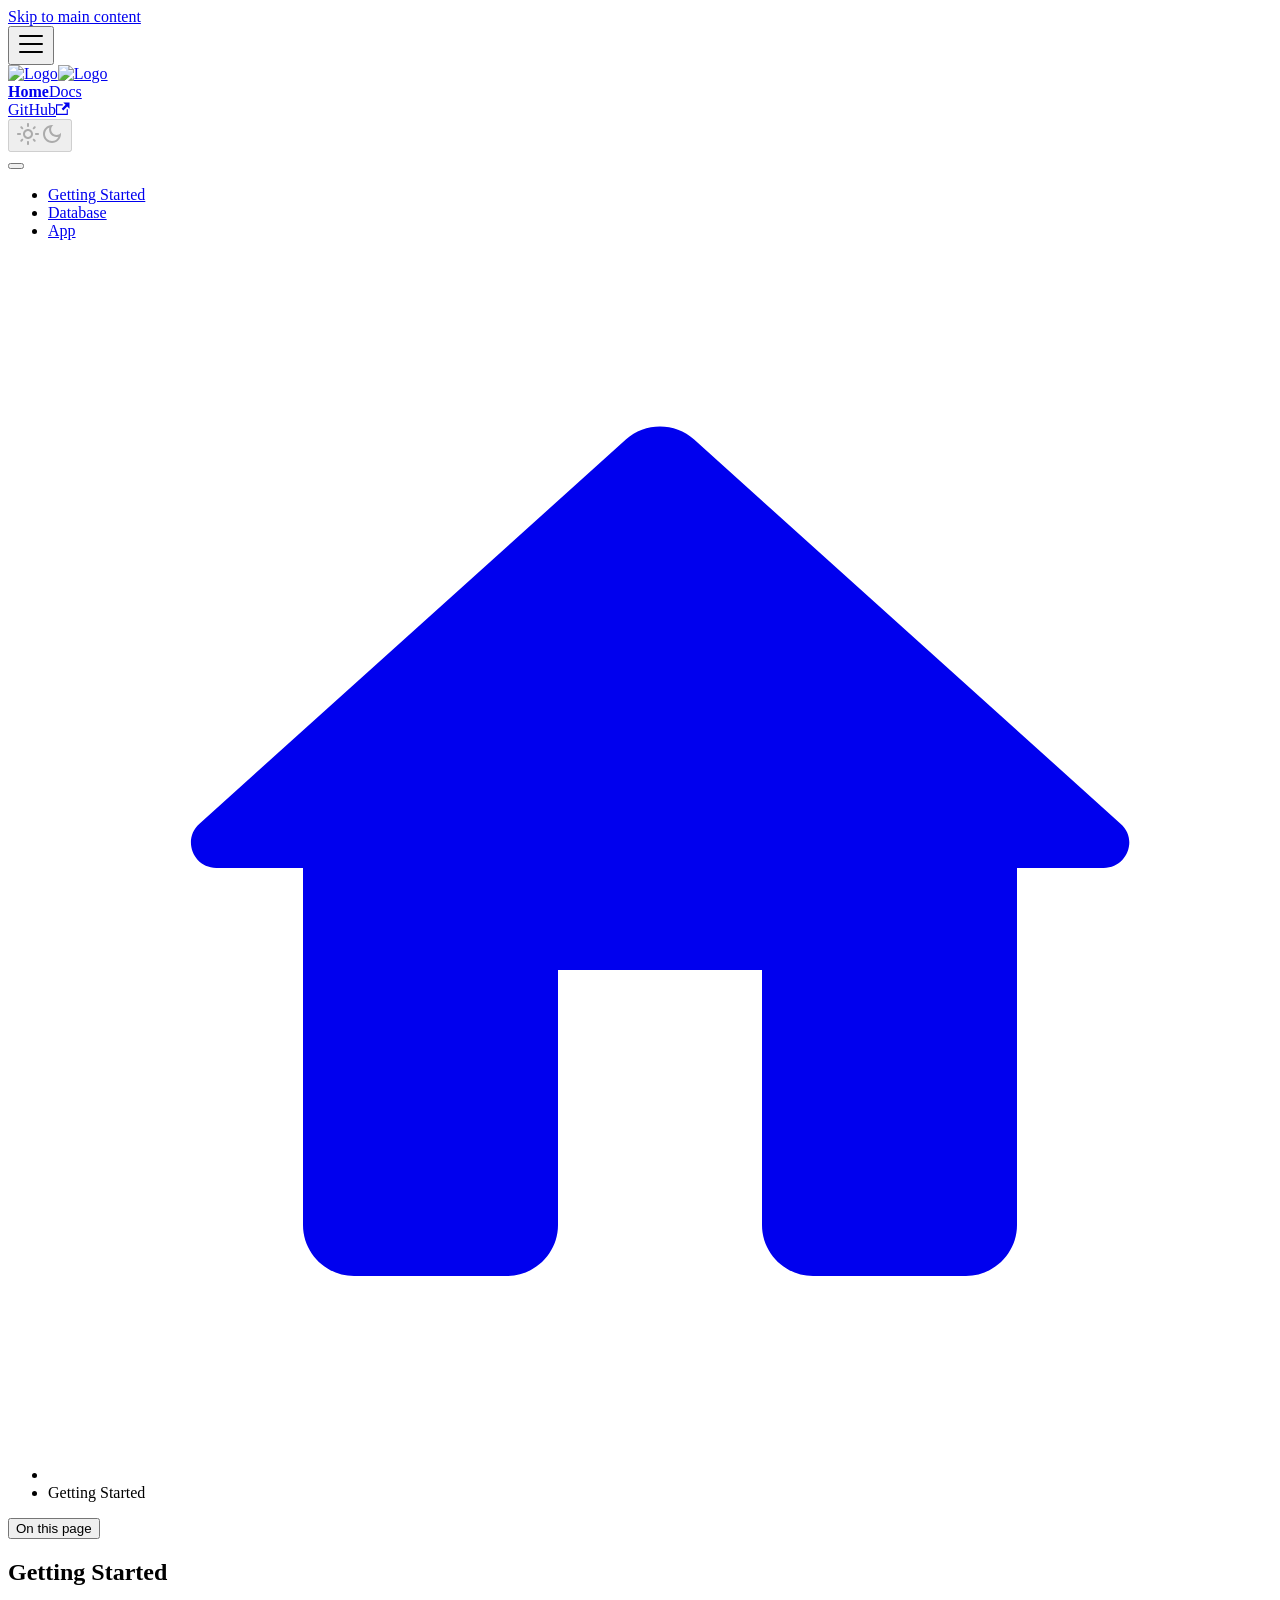
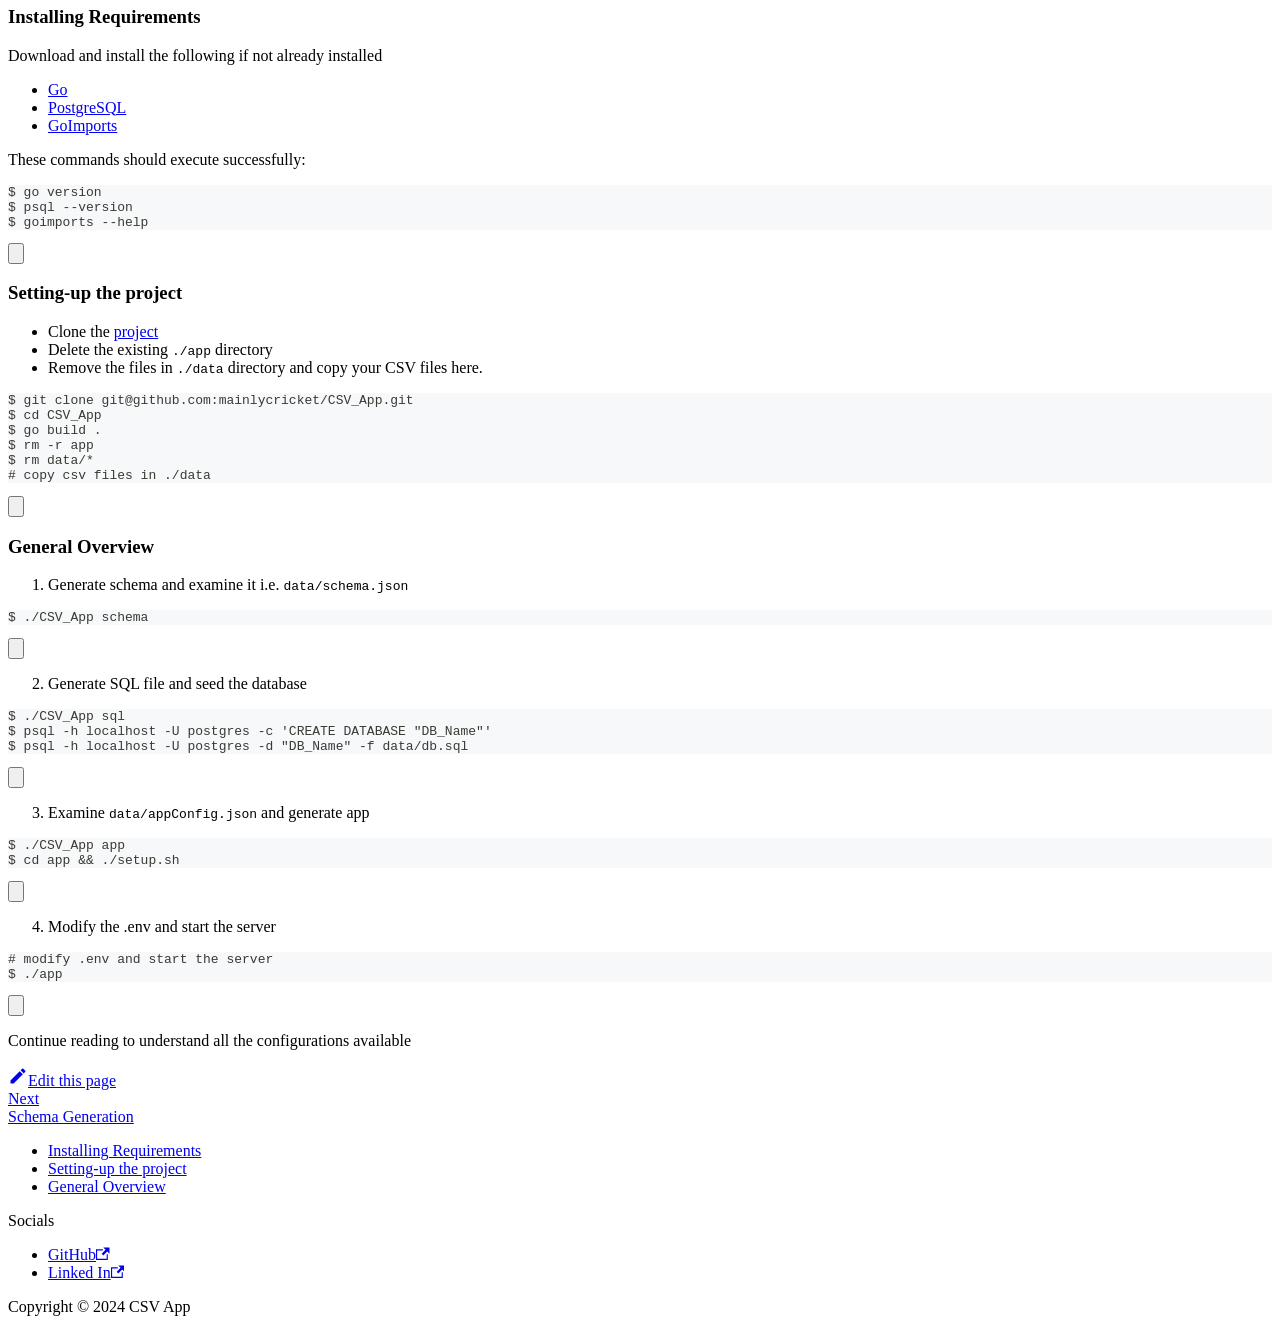
==== commit acaf8219: "Deploy website - based on ebce65a1be26d2d1a13e4196f3091a64b36b44b2" ====
--- a/docs/getting-started/index.html
+++ b/docs/getting-started/index.html
@@ -3,9 +3,9 @@
 <head>
 <meta charset="UTF-8">
 <meta name="generator" content="Docusaurus v3.5.2">
-<title data-rh="true">Getting Started | CSV App</title><meta data-rh="true" name="viewport" content="width=device-width,initial-scale=1"><meta data-rh="true" name="twitter:card" content="summary_large_image"><meta data-rh="true" property="og:image" content="https://your-docusaurus-site.example.com/CSV_App/img/docusaurus-social-card.jpg"><meta data-rh="true" name="twitter:image" content="https://your-docusaurus-site.example.com/CSV_App/img/docusaurus-social-card.jpg"><meta data-rh="true" property="og:url" content="https://your-docusaurus-site.example.com/CSV_App/docs/getting-started"><meta data-rh="true" property="og:locale" content="en"><meta data-rh="true" name="docusaurus_locale" content="en"><meta data-rh="true" name="docsearch:language" content="en"><meta data-rh="true" name="docusaurus_version" content="current"><meta data-rh="true" name="docusaurus_tag" content="docs-default-current"><meta data-rh="true" name="docsearch:version" content="current"><meta data-rh="true" name="docsearch:docusaurus_tag" content="docs-default-current"><meta data-rh="true" property="og:title" content="Getting Started | CSV App"><meta data-rh="true" name="description" content="Installing Requirements"><meta data-rh="true" property="og:description" content="Installing Requirements"><link data-rh="true" rel="icon" href="/CSV_App/img/favicon.ico"><link data-rh="true" rel="canonical" href="https://your-docusaurus-site.example.com/CSV_App/docs/getting-started"><link data-rh="true" rel="alternate" href="https://your-docusaurus-site.example.com/CSV_App/docs/getting-started" hreflang="en"><link data-rh="true" rel="alternate" href="https://your-docusaurus-site.example.com/CSV_App/docs/getting-started" hreflang="x-default"><link rel="stylesheet" href="/CSV_App/assets/css/styles.91f3ca91.css">
-<script src="/CSV_App/assets/js/runtime~main.c9faae69.js" defer="defer"></script>
-<script src="/CSV_App/assets/js/main.00ef86f4.js" defer="defer"></script>
+<title data-rh="true">Getting Started | CSV App</title><meta data-rh="true" name="viewport" content="width=device-width,initial-scale=1"><meta data-rh="true" name="twitter:card" content="summary_large_image"><meta data-rh="true" property="og:image" content="https://mainlycricket.github.io/CSV_App/img/docusaurus-social-card.jpg"><meta data-rh="true" name="twitter:image" content="https://mainlycricket.github.io/CSV_App/img/docusaurus-social-card.jpg"><meta data-rh="true" property="og:url" content="https://mainlycricket.github.io/CSV_App/docs/getting-started"><meta data-rh="true" property="og:locale" content="en"><meta data-rh="true" name="docusaurus_locale" content="en"><meta data-rh="true" name="docsearch:language" content="en"><meta data-rh="true" name="docusaurus_version" content="current"><meta data-rh="true" name="docusaurus_tag" content="docs-default-current"><meta data-rh="true" name="docsearch:version" content="current"><meta data-rh="true" name="docsearch:docusaurus_tag" content="docs-default-current"><meta data-rh="true" property="og:title" content="Getting Started | CSV App"><meta data-rh="true" name="description" content="Installing Requirements"><meta data-rh="true" property="og:description" content="Installing Requirements"><link data-rh="true" rel="icon" href="/CSV_App/img/favicon.ico"><link data-rh="true" rel="canonical" href="https://mainlycricket.github.io/CSV_App/docs/getting-started"><link data-rh="true" rel="alternate" href="https://mainlycricket.github.io/CSV_App/docs/getting-started" hreflang="en"><link data-rh="true" rel="alternate" href="https://mainlycricket.github.io/CSV_App/docs/getting-started" hreflang="x-default"><link rel="stylesheet" href="/CSV_App/assets/css/styles.91f3ca91.css">
+<script src="/CSV_App/assets/js/runtime~main.4dcf778b.js" defer="defer"></script>
+<script src="/CSV_App/assets/js/main.45163c1d.js" defer="defer"></script>
 </head>
 <body class="navigation-with-keyboard">
 <script>!function(){function t(t){document.documentElement.setAttribute("data-theme",t)}var e=function(){try{return new URLSearchParams(window.location.search).get("docusaurus-theme")}catch(t){}}()||function(){try{return window.localStorage.getItem("theme")}catch(t){}}();t(null!==e?e:"light")}(),function(){try{const n=new URLSearchParams(window.location.search).entries();for(var[t,e]of n)if(t.startsWith("docusaurus-data-")){var a=t.replace("docusaurus-data-","data-");document.documentElement.setAttribute(a,e)}}catch(t){}}()</script><div id="__docusaurus"><div role="region" aria-label="Skip to main content"><a class="skipToContent_fXgn" href="#__docusaurus_skipToContent_fallback">Skip to main content</a></div><nav aria-label="Main" class="navbar navbar--fixed-top"><div class="navbar__inner"><div class="navbar__items"><button aria-label="Toggle navigation bar" aria-expanded="false" class="navbar__toggle clean-btn" type="button"><svg width="30" height="30" viewBox="0 0 30 30" aria-hidden="true"><path stroke="currentColor" stroke-linecap="round" stroke-miterlimit="10" stroke-width="2" d="M4 7h22M4 15h22M4 23h22"></path></svg></button><a class="navbar__brand" href="/CSV_App/"><div class="navbar__logo"><img src="/CSV_App/img/logo.svg" alt="Logo" class="themedComponent_mlkZ themedComponent--light_NVdE"><img src="/CSV_App/img/logo.svg" alt="Logo" class="themedComponent_mlkZ themedComponent--dark_xIcU"></div><b class="navbar__title text--truncate">Home</b></a><a aria-current="page" class="navbar__item navbar__link navbar__link--active" href="/CSV_App/docs/getting-started">Docs</a></div><div class="navbar__items navbar__items--right"><a href="https://github.com/mainlycricket/CSV_App" target="_blank" rel="noopener noreferrer" class="navbar__item navbar__link">GitHub<svg width="13.5" height="13.5" aria-hidden="true" viewBox="0 0 24 24" class="iconExternalLink_nPIU"><path fill="currentColor" d="M21 13v10h-21v-19h12v2h-10v15h17v-8h2zm3-12h-10.988l4.035 4-6.977 7.07 2.828 2.828 6.977-7.07 4.125 4.172v-11z"></path></svg></a><div class="toggle_vylO colorModeToggle_DEke"><button class="clean-btn toggleButton_gllP toggleButtonDisabled_aARS" type="button" disabled="" title="Switch between dark and light mode (currently light mode)" aria-label="Switch between dark and light mode (currently light mode)" aria-live="polite"><svg viewBox="0 0 24 24" width="24" height="24" class="lightToggleIcon_pyhR"><path fill="currentColor" d="M12,9c1.65,0,3,1.35,3,3s-1.35,3-3,3s-3-1.35-3-3S10.35,9,12,9 M12,7c-2.76,0-5,2.24-5,5s2.24,5,5,5s5-2.24,5-5 S14.76,7,12,7L12,7z M2,13l2,0c0.55,0,1-0.45,1-1s-0.45-1-1-1l-2,0c-0.55,0-1,0.45-1,1S1.45,13,2,13z M20,13l2,0c0.55,0,1-0.45,1-1 s-0.45-1-1-1l-2,0c-0.55,0-1,0.45-1,1S19.45,13,20,13z M11,2v2c0,0.55,0.45,1,1,1s1-0.45,1-1V2c0-0.55-0.45-1-1-1S11,1.45,11,2z M11,20v2c0,0.55,0.45,1,1,1s1-0.45,1-1v-2c0-0.55-0.45-1-1-1C11.45,19,11,19.45,11,20z M5.99,4.58c-0.39-0.39-1.03-0.39-1.41,0 c-0.39,0.39-0.39,1.03,0,1.41l1.06,1.06c0.39,0.39,1.03,0.39,1.41,0s0.39-1.03,0-1.41L5.99,4.58z M18.36,16.95 c-0.39-0.39-1.03-0.39-1.41,0c-0.39,0.39-0.39,1.03,0,1.41l1.06,1.06c0.39,0.39,1.03,0.39,1.41,0c0.39-0.39,0.39-1.03,0-1.41 L18.36,16.95z M19.42,5.99c0.39-0.39,0.39-1.03,0-1.41c-0.39-0.39-1.03-0.39-1.41,0l-1.06,1.06c-0.39,0.39-0.39,1.03,0,1.41 s1.03,0.39,1.41,0L19.42,5.99z M7.05,18.36c0.39-0.39,0.39-1.03,0-1.41c-0.39-0.39-1.03-0.39-1.41,0l-1.06,1.06 c-0.39,0.39-0.39,1.03,0,1.41s1.03,0.39,1.41,0L7.05,18.36z"></path></svg><svg viewBox="0 0 24 24" width="24" height="24" class="darkToggleIcon_wfgR"><path fill="currentColor" d="M9.37,5.51C9.19,6.15,9.1,6.82,9.1,7.5c0,4.08,3.32,7.4,7.4,7.4c0.68,0,1.35-0.09,1.99-0.27C17.45,17.19,14.93,19,12,19 c-3.86,0-7-3.14-7-7C5,9.07,6.81,6.55,9.37,5.51z M12,3c-4.97,0-9,4.03-9,9s4.03,9,9,9s9-4.03,9-9c0-0.46-0.04-0.92-0.1-1.36 c-0.98,1.37-2.58,2.26-4.4,2.26c-2.98,0-5.4-2.42-5.4-5.4c0-1.81,0.89-3.42,2.26-4.4C12.92,3.04,12.46,3,12,3L12,3z"></path></svg></button></div><div class="navbarSearchContainer_Bca1"></div></div></div><div role="presentation" class="navbar-sidebar__backdrop"></div></nav><div id="__docusaurus_skipToContent_fallback" class="main-wrapper mainWrapper_z2l0"><div class="docsWrapper_hBAB"><button aria-label="Scroll back to top" class="clean-btn theme-back-to-top-button backToTopButton_sjWU" type="button"></button><div class="docRoot_UBD9"><aside class="theme-doc-sidebar-container docSidebarContainer_YfHR"><div class="sidebarViewport_aRkj"><div class="sidebar_njMd"><nav aria-label="Docs sidebar" class="menu thin-scrollbar menu_SIkG"><ul class="theme-doc-sidebar-menu menu__list"><li class="theme-doc-sidebar-item-link theme-doc-sidebar-item-link-level-1 menu__list-item"><a class="menu__link menu__link--active" aria-current="page" href="/CSV_App/docs/getting-started">Getting Started</a></li><li class="theme-doc-sidebar-item-category theme-doc-sidebar-item-category-level-1 menu__list-item menu__list-item--collapsed"><div class="menu__list-item-collapsible"><a class="menu__link menu__link--sublist menu__link--sublist-caret" role="button" aria-expanded="false" href="/CSV_App/docs/db/schema-generation">Database</a></div></li><li class="theme-doc-sidebar-item-category theme-doc-sidebar-item-category-level-1 menu__list-item menu__list-item--collapsed"><div class="menu__list-item-collapsible"><a class="menu__link menu__link--sublist menu__link--sublist-caret" role="button" aria-expanded="false" href="/CSV_App/docs/app/intro">App</a></div></li></ul></nav></div></div></aside><main class="docMainContainer_TBSr"><div class="container padding-top--md padding-bottom--lg"><div class="row"><div class="col docItemCol_VOVn"><div class="docItemContainer_Djhp"><article><nav class="theme-doc-breadcrumbs breadcrumbsContainer_Z_bl" aria-label="Breadcrumbs"><ul class="breadcrumbs" itemscope="" itemtype="https://schema.org/BreadcrumbList"><li class="breadcrumbs__item"><a aria-label="Home page" class="breadcrumbs__link" href="/CSV_App/"><svg viewBox="0 0 24 24" class="breadcrumbHomeIcon_YNFT"><path d="M10 19v-5h4v5c0 .55.45 1 1 1h3c.55 0 1-.45 1-1v-7h1.7c.46 0 .68-.57.33-.87L12.67 3.6c-.38-.34-.96-.34-1.34 0l-8.36 7.53c-.34.3-.13.87.33.87H5v7c0 .55.45 1 1 1h3c.55 0 1-.45 1-1z" fill="currentColor"></path></svg></a></li><li itemscope="" itemprop="itemListElement" itemtype="https://schema.org/ListItem" class="breadcrumbs__item breadcrumbs__item--active"><span class="breadcrumbs__link" itemprop="name">Getting Started</span><meta itemprop="position" content="1"></li></ul></nav><div class="tocCollapsible_ETCw theme-doc-toc-mobile tocMobile_ITEo"><button type="button" class="clean-btn tocCollapsibleButton_TO0P">On this page</button></div><div class="theme-doc-markdown markdown"><header><h1>Getting Started</h1></header><h3 class="anchor anchorWithStickyNavbar_LWe7" id="installing-requirements">Installing Requirements<a href="#installing-requirements" class="hash-link" aria-label="Direct link to Installing Requirements" title="Direct link to Installing Requirements">​</a></h3>
@@ -23,7 +23,7 @@
 <li>Delete the existing <code>./app</code> directory</li>
 <li>Remove the files in <code>./data</code> directory and copy your CSV files here.</li>
 </ul>
-<div class="language-bash codeBlockContainer_Ckt0 theme-code-block" style="--prism-color:#393A34;--prism-background-color:#f6f8fa"><div class="codeBlockContent_biex"><pre tabindex="0" class="prism-code language-bash codeBlock_bY9V thin-scrollbar" style="color:#393A34;background-color:#f6f8fa"><code class="codeBlockLines_e6Vv"><span class="token-line" style="color:#393A34"><span class="token plain">$ git clone git@github.com:mainlycricket/CSV_App.git</span><br></span><span class="token-line" style="color:#393A34"><span class="token plain">$ go build .</span><br></span><span class="token-line" style="color:#393A34"><span class="token plain">$ cd CSV_App</span><br></span><span class="token-line" style="color:#393A34"><span class="token plain">$ rm -r app</span><br></span><span class="token-line" style="color:#393A34"><span class="token plain">$ rm data/*</span><br></span><span class="token-line" style="color:#393A34"><span class="token plain"># copy csv files in ./data</span><br></span></code></pre><div class="buttonGroup__atx"><button type="button" aria-label="Copy code to clipboard" title="Copy" class="clean-btn"><span class="copyButtonIcons_eSgA" aria-hidden="true"><svg viewBox="0 0 24 24" class="copyButtonIcon_y97N"><path fill="currentColor" d="M19,21H8V7H19M19,5H8A2,2 0 0,0 6,7V21A2,2 0 0,0 8,23H19A2,2 0 0,0 21,21V7A2,2 0 0,0 19,5M16,1H4A2,2 0 0,0 2,3V17H4V3H16V1Z"></path></svg><svg viewBox="0 0 24 24" class="copyButtonSuccessIcon_LjdS"><path fill="currentColor" d="M21,7L9,19L3.5,13.5L4.91,12.09L9,16.17L19.59,5.59L21,7Z"></path></svg></span></button></div></div></div>
+<div class="language-bash codeBlockContainer_Ckt0 theme-code-block" style="--prism-color:#393A34;--prism-background-color:#f6f8fa"><div class="codeBlockContent_biex"><pre tabindex="0" class="prism-code language-bash codeBlock_bY9V thin-scrollbar" style="color:#393A34;background-color:#f6f8fa"><code class="codeBlockLines_e6Vv"><span class="token-line" style="color:#393A34"><span class="token plain">$ git clone git@github.com:mainlycricket/CSV_App.git</span><br></span><span class="token-line" style="color:#393A34"><span class="token plain">$ cd CSV_App</span><br></span><span class="token-line" style="color:#393A34"><span class="token plain">$ go build .</span><br></span><span class="token-line" style="color:#393A34"><span class="token plain">$ rm -r app</span><br></span><span class="token-line" style="color:#393A34"><span class="token plain">$ rm data/*</span><br></span><span class="token-line" style="color:#393A34"><span class="token plain"># copy csv files in ./data</span><br></span></code></pre><div class="buttonGroup__atx"><button type="button" aria-label="Copy code to clipboard" title="Copy" class="clean-btn"><span class="copyButtonIcons_eSgA" aria-hidden="true"><svg viewBox="0 0 24 24" class="copyButtonIcon_y97N"><path fill="currentColor" d="M19,21H8V7H19M19,5H8A2,2 0 0,0 6,7V21A2,2 0 0,0 8,23H19A2,2 0 0,0 21,21V7A2,2 0 0,0 19,5M16,1H4A2,2 0 0,0 2,3V17H4V3H16V1Z"></path></svg><svg viewBox="0 0 24 24" class="copyButtonSuccessIcon_LjdS"><path fill="currentColor" d="M21,7L9,19L3.5,13.5L4.91,12.09L9,16.17L19.59,5.59L21,7Z"></path></svg></span></button></div></div></div>
 <h3 class="anchor anchorWithStickyNavbar_LWe7" id="general-overview">General Overview<a href="#general-overview" class="hash-link" aria-label="Direct link to General Overview" title="Direct link to General Overview">​</a></h3>
 <ol>
 <li>Generate schema and examine it i.e. <code>data/schema.json</code></li>
@@ -40,7 +40,7 @@
 <ol start="4">
 <li>Modify the .env and start the server</li>
 </ol>
-<div class="language-bash codeBlockContainer_Ckt0 theme-code-block" style="--prism-color:#393A34;--prism-background-color:#f6f8fa"><div class="codeBlockContent_biex"><pre tabindex="0" class="prism-code language-bash codeBlock_bY9V thin-scrollbar" style="color:#393A34;background-color:#f6f8fa"><code class="codeBlockLines_e6Vv"><span class="token-line" style="color:#393A34"><span class="token plain"># modify .env, rebuild and start the server</span><br></span><span class="token-line" style="color:#393A34"><span class="token plain">$ go build . &amp;&amp; ./app</span><br></span></code></pre><div class="buttonGroup__atx"><button type="button" aria-label="Copy code to clipboard" title="Copy" class="clean-btn"><span class="copyButtonIcons_eSgA" aria-hidden="true"><svg viewBox="0 0 24 24" class="copyButtonIcon_y97N"><path fill="currentColor" d="M19,21H8V7H19M19,5H8A2,2 0 0,0 6,7V21A2,2 0 0,0 8,23H19A2,2 0 0,0 21,21V7A2,2 0 0,0 19,5M16,1H4A2,2 0 0,0 2,3V17H4V3H16V1Z"></path></svg><svg viewBox="0 0 24 24" class="copyButtonSuccessIcon_LjdS"><path fill="currentColor" d="M21,7L9,19L3.5,13.5L4.91,12.09L9,16.17L19.59,5.59L21,7Z"></path></svg></span></button></div></div></div>
-<p>Continue reading to understand all the configurations available</p></div><footer class="theme-doc-footer docusaurus-mt-lg"><div class="row margin-top--sm theme-doc-footer-edit-meta-row"><div class="col"><a href="https://github.com/mainlycricket/CSV_App_Docs/docs/docs/getting-started.md" target="_blank" rel="noopener noreferrer" class="theme-edit-this-page"><svg fill="currentColor" height="20" width="20" viewBox="0 0 40 40" class="iconEdit_Z9Sw" aria-hidden="true"><g><path d="m34.5 11.7l-3 3.1-6.3-6.3 3.1-3q0.5-0.5 1.2-0.5t1.1 0.5l3.9 3.9q0.5 0.4 0.5 1.1t-0.5 1.2z m-29.5 17.1l18.4-18.5 6.3 6.3-18.4 18.4h-6.3v-6.2z"></path></g></svg>Edit this page</a></div><div class="col lastUpdated_JAkA"></div></div></footer></article><nav class="pagination-nav docusaurus-mt-lg" aria-label="Docs pages"><a class="pagination-nav__link pagination-nav__link--next" href="/CSV_App/docs/db/schema-generation"><div class="pagination-nav__sublabel">Next</div><div class="pagination-nav__label">Schema Generation</div></a></nav></div></div><div class="col col--3"><div class="tableOfContents_bqdL thin-scrollbar theme-doc-toc-desktop"><ul class="table-of-contents table-of-contents__left-border"><li><a href="#installing-requirements" class="table-of-contents__link toc-highlight">Installing Requirements</a></li><li><a href="#setting-up-the-project" class="table-of-contents__link toc-highlight">Setting-up the project</a></li><li><a href="#general-overview" class="table-of-contents__link toc-highlight">General Overview</a></li></ul></div></div></div></div></main></div></div></div><footer class="footer footer--dark"><div class="container container-fluid"><div class="row footer__links"><div class="col footer__col"><div class="footer__title">Socials</div><ul class="footer__items clean-list"><li class="footer__item"><a href="https://github.com/mainlycricket" target="_blank" rel="noopener noreferrer" class="footer__link-item">GitHub<svg width="13.5" height="13.5" aria-hidden="true" viewBox="0 0 24 24" class="iconExternalLink_nPIU"><path fill="currentColor" d="M21 13v10h-21v-19h12v2h-10v15h17v-8h2zm3-12h-10.988l4.035 4-6.977 7.07 2.828 2.828 6.977-7.07 4.125 4.172v-11z"></path></svg></a></li><li class="footer__item"><a href="https://linkedin.com/in/mainlycricket" target="_blank" rel="noopener noreferrer" class="footer__link-item">Linked In<svg width="13.5" height="13.5" aria-hidden="true" viewBox="0 0 24 24" class="iconExternalLink_nPIU"><path fill="currentColor" d="M21 13v10h-21v-19h12v2h-10v15h17v-8h2zm3-12h-10.988l4.035 4-6.977 7.07 2.828 2.828 6.977-7.07 4.125 4.172v-11z"></path></svg></a></li></ul></div></div><div class="footer__bottom text--center"><div class="footer__copyright">Copyright © 2024 CSV App</div></div></div></footer></div>
+<div class="language-bash codeBlockContainer_Ckt0 theme-code-block" style="--prism-color:#393A34;--prism-background-color:#f6f8fa"><div class="codeBlockContent_biex"><pre tabindex="0" class="prism-code language-bash codeBlock_bY9V thin-scrollbar" style="color:#393A34;background-color:#f6f8fa"><code class="codeBlockLines_e6Vv"><span class="token-line" style="color:#393A34"><span class="token plain"># modify .env and start the server</span><br></span><span class="token-line" style="color:#393A34"><span class="token plain">$ ./app</span><br></span></code></pre><div class="buttonGroup__atx"><button type="button" aria-label="Copy code to clipboard" title="Copy" class="clean-btn"><span class="copyButtonIcons_eSgA" aria-hidden="true"><svg viewBox="0 0 24 24" class="copyButtonIcon_y97N"><path fill="currentColor" d="M19,21H8V7H19M19,5H8A2,2 0 0,0 6,7V21A2,2 0 0,0 8,23H19A2,2 0 0,0 21,21V7A2,2 0 0,0 19,5M16,1H4A2,2 0 0,0 2,3V17H4V3H16V1Z"></path></svg><svg viewBox="0 0 24 24" class="copyButtonSuccessIcon_LjdS"><path fill="currentColor" d="M21,7L9,19L3.5,13.5L4.91,12.09L9,16.17L19.59,5.59L21,7Z"></path></svg></span></button></div></div></div>
+<p>Continue reading to understand all the configurations available</p></div><footer class="theme-doc-footer docusaurus-mt-lg"><div class="row margin-top--sm theme-doc-footer-edit-meta-row"><div class="col"><a href="https://github.com/mainlycricket/CSV_App_Docs/tree/main/docs/getting-started.md" target="_blank" rel="noopener noreferrer" class="theme-edit-this-page"><svg fill="currentColor" height="20" width="20" viewBox="0 0 40 40" class="iconEdit_Z9Sw" aria-hidden="true"><g><path d="m34.5 11.7l-3 3.1-6.3-6.3 3.1-3q0.5-0.5 1.2-0.5t1.1 0.5l3.9 3.9q0.5 0.4 0.5 1.1t-0.5 1.2z m-29.5 17.1l18.4-18.5 6.3 6.3-18.4 18.4h-6.3v-6.2z"></path></g></svg>Edit this page</a></div><div class="col lastUpdated_JAkA"></div></div></footer></article><nav class="pagination-nav docusaurus-mt-lg" aria-label="Docs pages"><a class="pagination-nav__link pagination-nav__link--next" href="/CSV_App/docs/db/schema-generation"><div class="pagination-nav__sublabel">Next</div><div class="pagination-nav__label">Schema Generation</div></a></nav></div></div><div class="col col--3"><div class="tableOfContents_bqdL thin-scrollbar theme-doc-toc-desktop"><ul class="table-of-contents table-of-contents__left-border"><li><a href="#installing-requirements" class="table-of-contents__link toc-highlight">Installing Requirements</a></li><li><a href="#setting-up-the-project" class="table-of-contents__link toc-highlight">Setting-up the project</a></li><li><a href="#general-overview" class="table-of-contents__link toc-highlight">General Overview</a></li></ul></div></div></div></div></main></div></div></div><footer class="footer footer--dark"><div class="container container-fluid"><div class="row footer__links"><div class="col footer__col"><div class="footer__title">Socials</div><ul class="footer__items clean-list"><li class="footer__item"><a href="https://github.com/mainlycricket" target="_blank" rel="noopener noreferrer" class="footer__link-item">GitHub<svg width="13.5" height="13.5" aria-hidden="true" viewBox="0 0 24 24" class="iconExternalLink_nPIU"><path fill="currentColor" d="M21 13v10h-21v-19h12v2h-10v15h17v-8h2zm3-12h-10.988l4.035 4-6.977 7.07 2.828 2.828 6.977-7.07 4.125 4.172v-11z"></path></svg></a></li><li class="footer__item"><a href="https://linkedin.com/in/mainlycricket" target="_blank" rel="noopener noreferrer" class="footer__link-item">Linked In<svg width="13.5" height="13.5" aria-hidden="true" viewBox="0 0 24 24" class="iconExternalLink_nPIU"><path fill="currentColor" d="M21 13v10h-21v-19h12v2h-10v15h17v-8h2zm3-12h-10.988l4.035 4-6.977 7.07 2.828 2.828 6.977-7.07 4.125 4.172v-11z"></path></svg></a></li></ul></div></div><div class="footer__bottom text--center"><div class="footer__copyright">Copyright © 2024 CSV App</div></div></div></footer></div>
 </body>
 </html>
